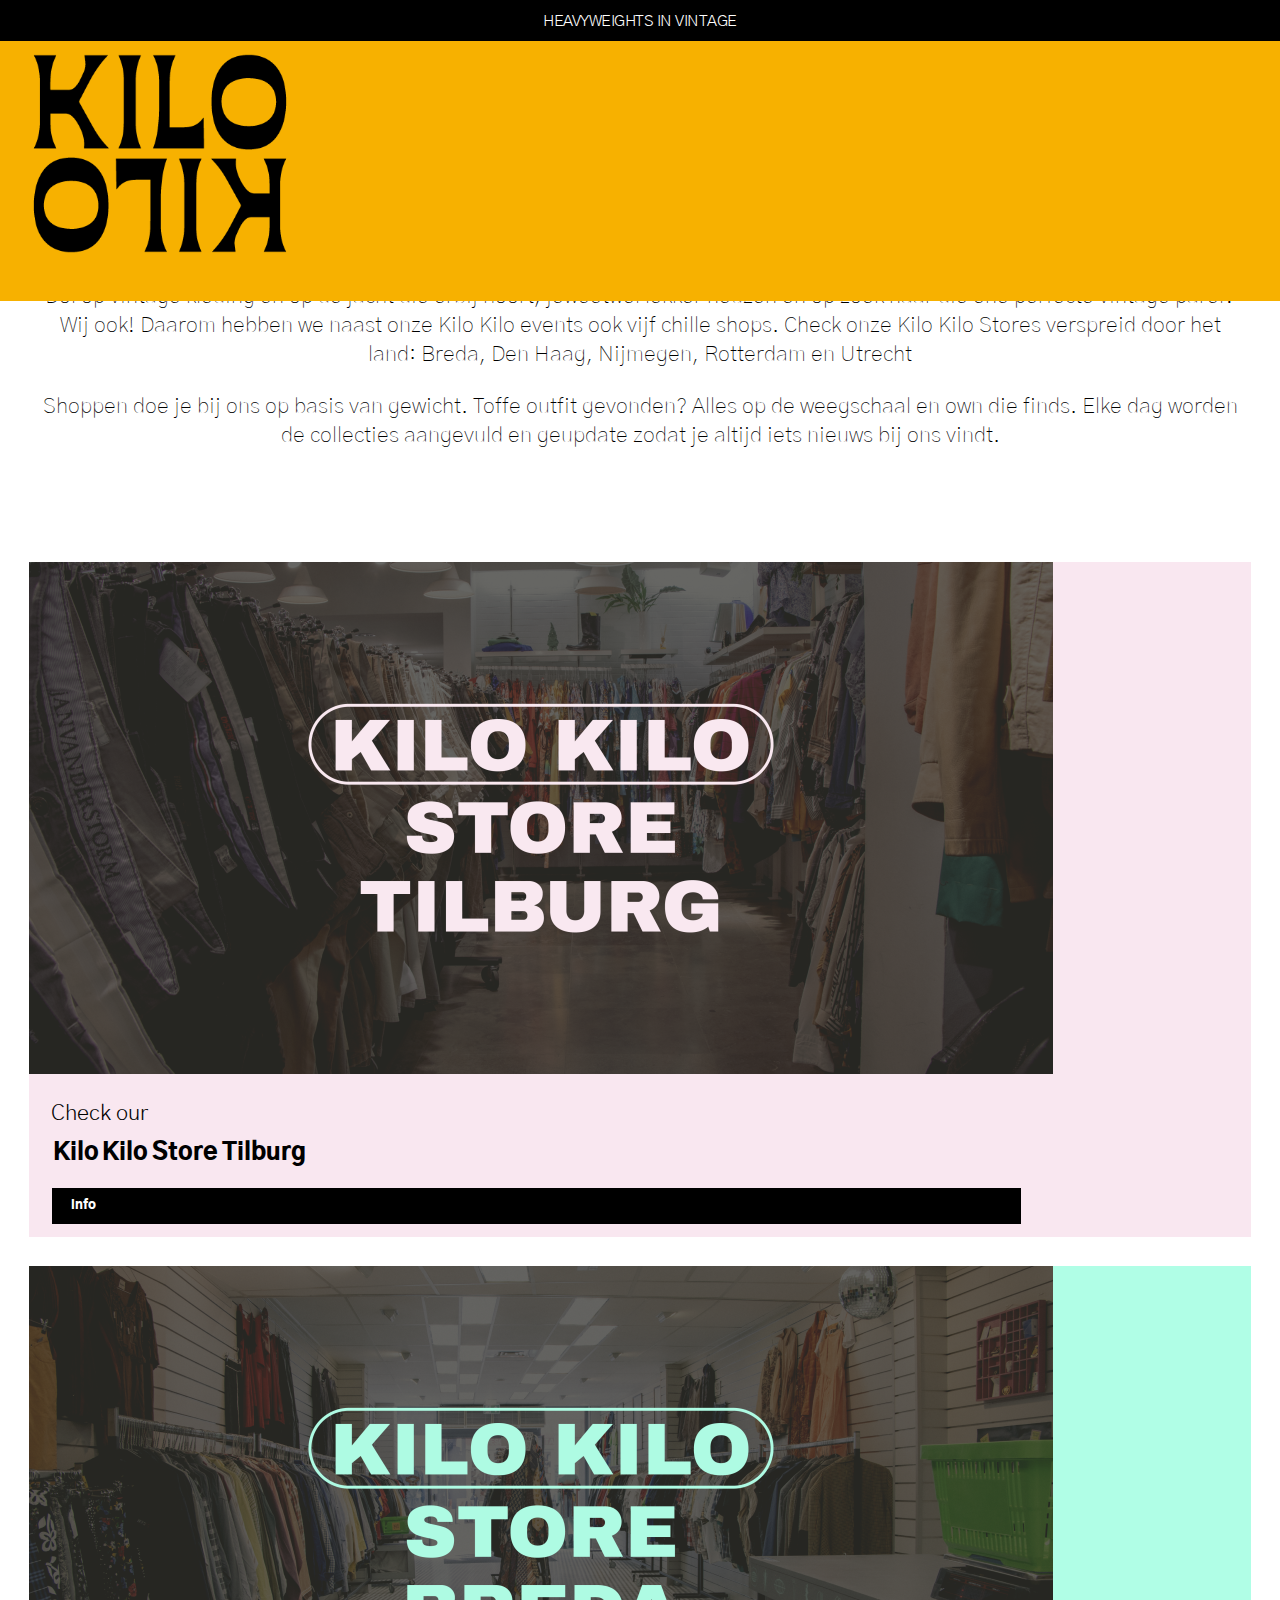
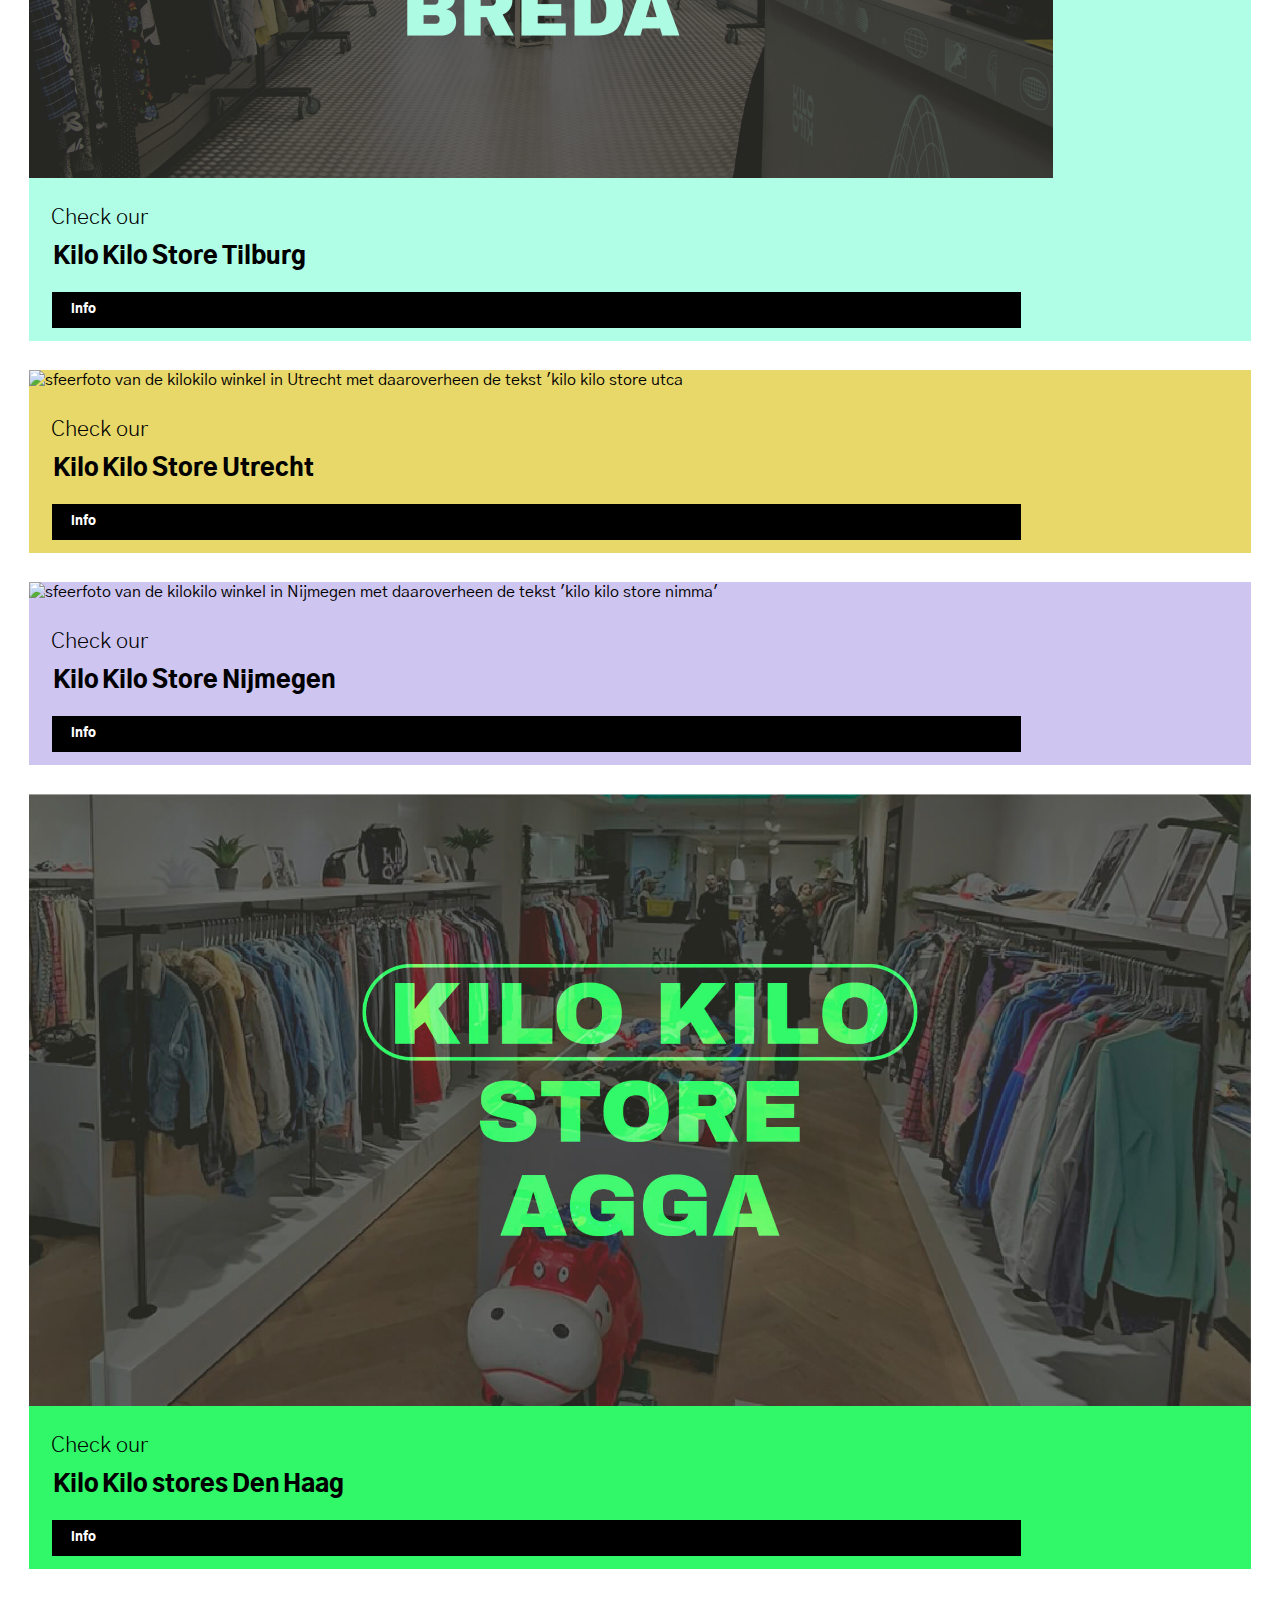
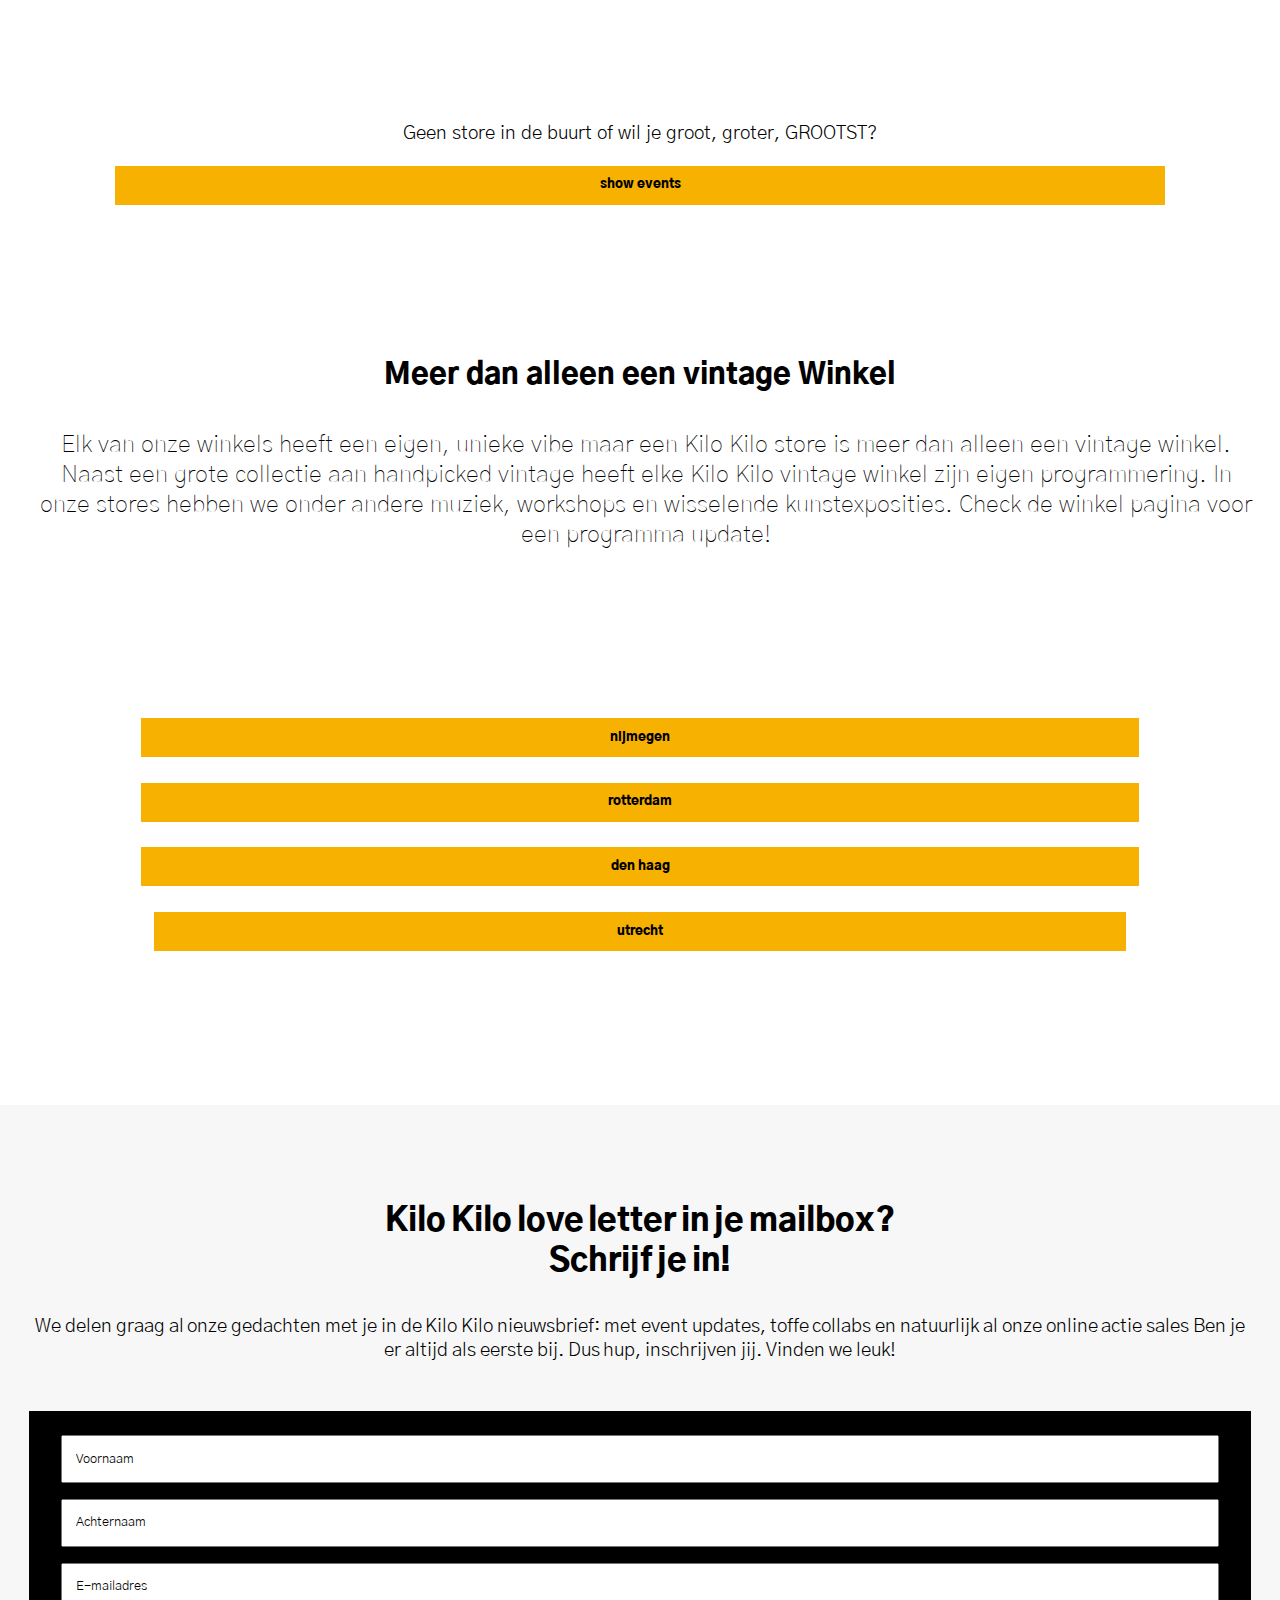
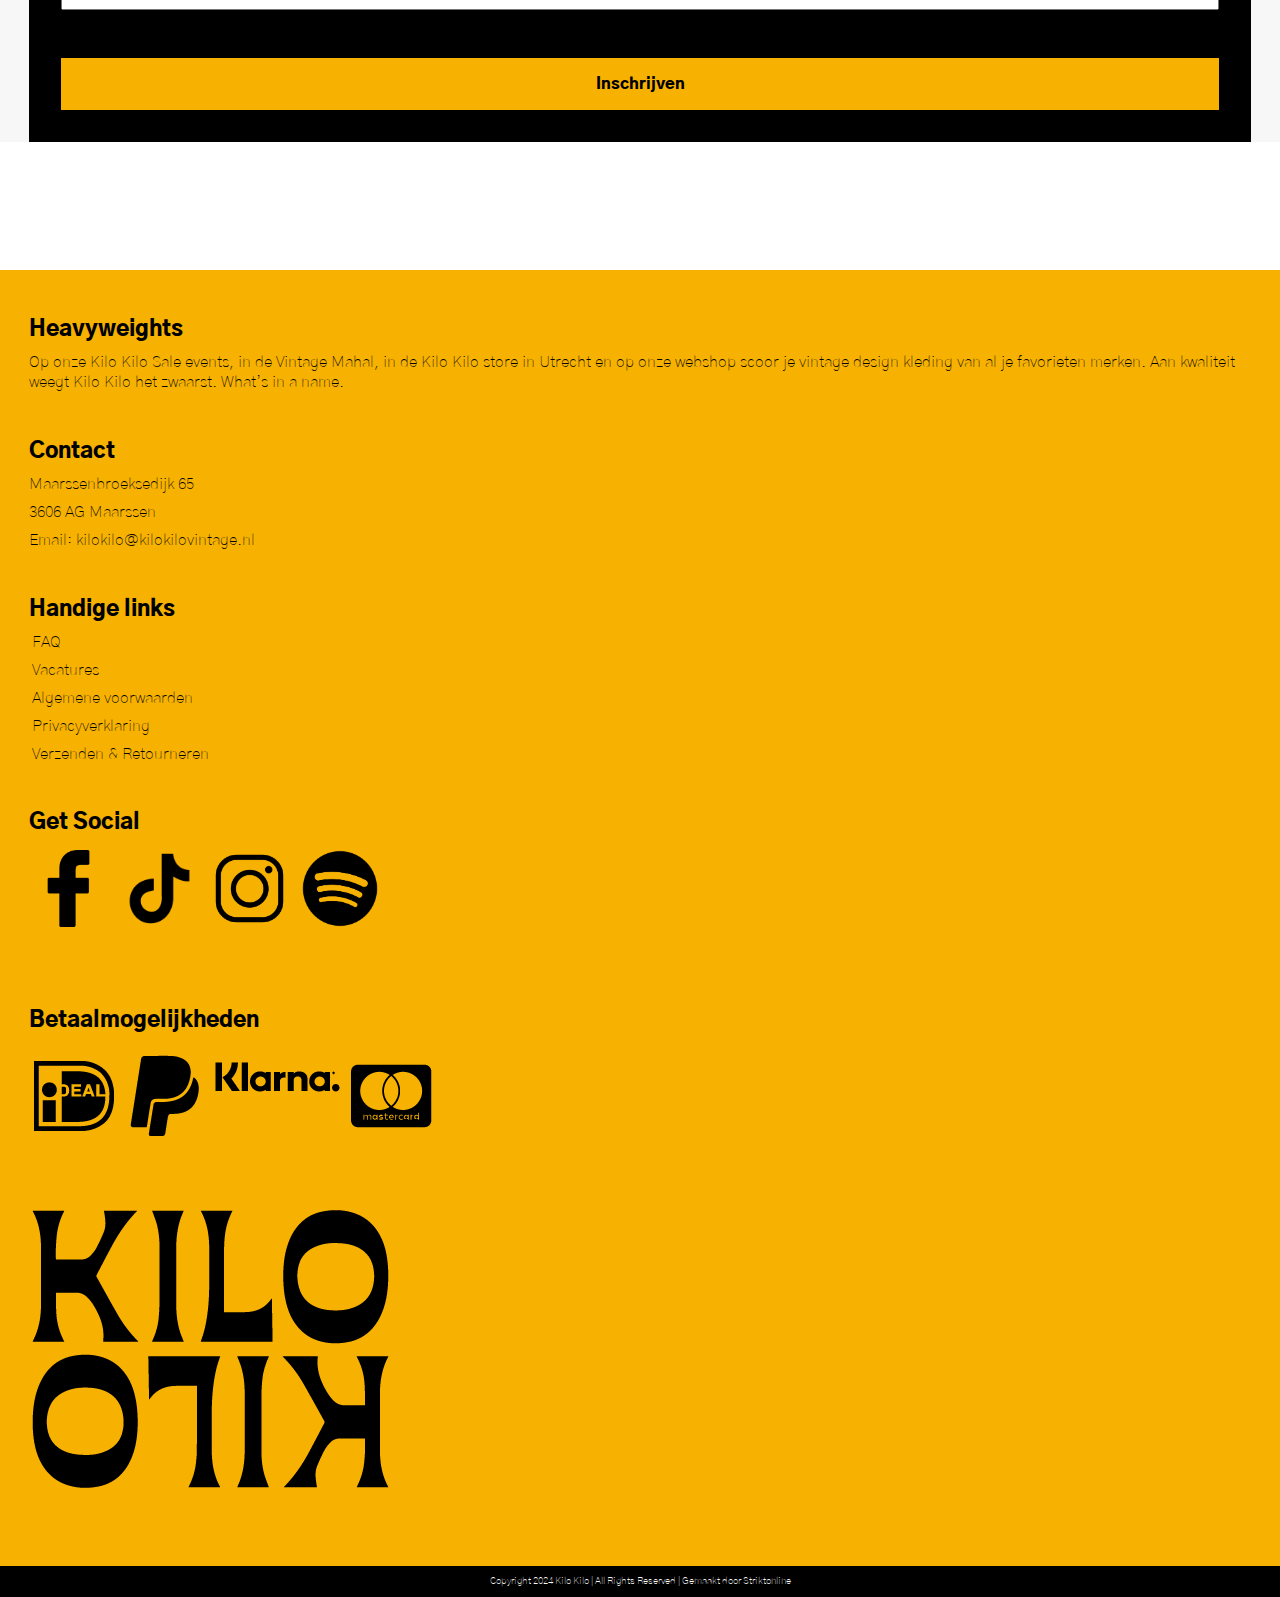
==== winkels.html @ 9e00f74f "voortgang 2" ====
<!DOCTYPE html>
<html lang="en">
<head>
    <meta charset="UTF-8">
    <meta name="viewport" content="width=device-width, initial-scale=1.0">
    <title>Winkels</title>
    <link rel="stylesheet" href="style.css">
	<link rel="icon" type="image/svg+xml" href="images/favicon.svg">
	<link rel="preconnect" href="https://fonts.googleapis.com">
	<link rel="preconnect" href="https://fonts.gstatic.com" crossorigin>
	<link href="https://fonts.googleapis.com/css2?family=Gothic+A1:wght@100;300;400;500;600;700;800;900&display=swap"
		rel="stylesheet">
</head>
<body>
    <header>
        <nav>
			<p>HEAVYWEIGHTS IN VINTAGE</p>
			<ul>
				<li class="logo"><a href="index.html"><img class="logo" src="images/kilo_logo.png"
							alt="logo van de Kilo Kilo winkel uitgeschreven onder elkaar"></a></li>
			</ul>
		</nav>
    </header>

    <main>
        <section>
            <article class="introWinkels">
        <h1>Vintage shoppingz</h1>
        <p>Dol op vintage kleding en op de
             jacht die erbij hoort, jeweetwel
              lekker neuzen en op zoek naar die ene
               perfecte vintage parel? Wij ook! Daarom 
               hebben we naast onze Kilo Kilo events
                ook vijf chille shops. Check onze Kilo 
                Kilo Stores verspreid door het land:
                 Breda, Den Haag, Nijmegen, Rotterdam 
                 en Utrecht</p>

                 <p>Shoppen doe je bij ons op basis van gewicht. 
                    Toffe outfit gevonden? Alles op de weegschaal 
                    en own die finds. Elke dag worden de collecties 
                    aangevuld en geupdate zodat je altijd iets nieuws
                     bij ons vindt.</p>
            </article>

                     <article class="tilburgWinkel">
                        <img src="images/tilburgWinkel.png" alt="sfeerfoto van de kilokilo winkel in Tilburg met daaroverheen de tekst 'kilo kilo store Tilburg">
                        <p>Check our</p>
                        <h3>Kilo Kilo Store Tilburg</h3>
                        <a href="leeg.html">info</a>
                    </article>

                    <article class="bredaWinkel">
                        <img src="images/bredeWinkel.png" alt="sfeerfoto van de kilokilo winkel in Breda met daaroverheen de tekst 'kilo kilo store Breda">
                        <p>Check our</p>
                        <h3>Kilo Kilo Store Tilburg</h3>
                        <a href="leeg.html">info</a>
                    </article>

                     <article class="utrechtWinkel">
                        <img src="images/utcaWinkel.png" alt="sfeerfoto van de kilokilo winkel in Utrecht met daaroverheen de tekst 'kilo kilo store utca">
                        <p>Check our</p>
                        <h3>Kilo Kilo Store Utrecht</h3>
                        <a href="leeg.html">info</a>
                    </article>

                    <article class="nijmegenWinkel">
                        <img src="images/nimmaWinkel.png" alt="sfeerfoto van de kilokilo winkel in Nijmegen met daaroverheen de tekst 'kilo kilo store nimma' ">
                        <p>Check our</p>
                        <h3>Kilo Kilo Store Nijmegen</h3>
                        <a href="leeg.html">info</a>
                    </article>

                    <article class="denhaagWinkel">
                        <img src="images/aggaWinkel.jpg" alt="sfeerfoto van de kilokilo winkel in Den Haag met daaroverheen de tekst 'kilo kilo store agga'">
                        <p>Check our</p>
                        <h3>Kilo Kilo stores Den Haag</h3>
                        <a href="leeg.html">info</a>
                    </article>

                    <article class="eventButton">
                    <p>Geen store in de buurt of wil je groot, groter, GROOTST?</p>
                    <a href="leeg.html">show events</a>
                </article>
        </section> 

        <section>
            <article class="meerdanVintage">
                <h2>Meer dan alleen een vintage Winkel</h2>
                <p>Elk van onze winkels heeft een eigen, unieke vibe maar
                    een Kilo Kilo store is meer dan alleen een vintage winkel.
                     Naast een grote collectie aan handpicked vintage heeft elke Kilo 
                     Kilo vintage winkel zijn eigen programmering. In onze stores hebben
                      we onder andere muziek, workshops en wisselende kunstexposities.
                       Check de winkel pagina voor een programma update!</p>

                       <a href="leeg.html">nijmegen</a>
                       <a href="leeg.html">rotterdam</a>
                       <a href="leeg.html">den haag</a>
                       <a href="leeg.html">utrecht</a>
            </article>
        </section>
        
        <section>
			<article class="formulier">
				<h2>Kilo Kilo love letter in je mailbox? <br> 
					Schrijf je in!</h2>
					<p>We delen graag al onze gedachten met je 
						in de Kilo Kilo nieuwsbrief: met event updates, 
						toffe collabs en natuurlijk al onze online actie sales 
						Ben je er altijd als eerste bij. Dus hup, inschrijven jij.
						 Vinden we leuk!</p>
						 <form>
							<label for="fname"> Voornaam:</label>
								<input type="text" placeholder="Voornaam">
							
								<label for="lname"> Achternaam</label>
								<input type="text" placeholder="Achternaam">
							
							<label for="email">E-mailadres</label>
								<input type="email" placeholder="E-mailadres">
						
							<button type="submit" class="inschrijven">Inschrijven</button>
						</form>
			</article>
		</section>
       
    </main>

    <footer>
        <h4>Heavyweights</h4>
		<p>Op onze Kilo Kilo Sale events, in de Vintage Mahal,
			 in de Kilo Kilo store in Utrecht en op onze webshop
			  scoor je vintage design kleding van al je favorieten
			   merken. Aan kwaliteit weegt Kilo Kilo het zwaarst. 
			   What’s in a name.</p>

			   <h4>Contact</h4>
			   <p>Maarssenbroeksedijk 65</p>
			   <p>3606 AG Maarssen</p>
			   <p>Email: kilokilo@kilokilovintage.nl</p>

			   <h4>Handige links</h4>
			   <ul>
			   <a href="leeg.html">FAQ</a>
			   <a href="leeg.html">Vacatures</a>
			   <a href="leeg.html">Algemene voorwaarden</a>
			   <a href="leeg.html">Privacyverklaring</a>
			   <a href="leeg.html">Verzenden & Retourneren</a>
			</ul>

				<div class="socialLogo">
			   <h4>Get Social</h4>
			   <img src="images/facebookLogo.png" alt="facebook logo">
			   <img src="images/tiktokLogo.png" alt="tiktok logo">
			   <img src="images/instagramLogo.png" alt="instagram logo">
			   <img src="images/spotifyLogo.png" alt="spotify logo">
			   </div>	

			   <div class="betaalLogo">
			   <h4>Betaalmogelijkheden</h4>
			   <img src="images/idealLogo.png" alt="logo van ideal">
			   <img src="images/paypalLogo.png" alt="logo van paypal">
			   <img src="images/klarnaLogo.png" alt="logo van klarna">
			   <img src="images/mastercardLogo.png" alt="logo van mastercard">
			   </div>

			   <img src="images/kilo_logo.png" alt="logo van de kilokilo winkel">

			   <p>Copyright 2024 Kilo Kilo | All Rights Reserved | Gemaakt door Striktonline</p>
    </footer>
    <script defer src="scripts/script.js"></script>
</body>
</html>
---- style.css ----
* {
    margin: 0;
   font-family: "Gothic A1", sans-serif;
}


header p {
    display: grid;
    grid-template-columns: 2fr;
    grid-template-rows: 0.5fr 0.5fr ;
    padding-top: 0.7em;


    
    font-weight: 300;
    letter-spacing: -0.03em;
    text-align: center;

    font-size: 1em;
    background-color: black;
    color: white;
}

header nav {
    display: flex;
    flex-direction: column;
    position: fixed;
    top: 0;
    height: 10lvh;

}

header ul {
    list-style-type: none;
    margin-left: -2.5em;

    display: grid;
    grid-template-columns: 1fr 3fr 1fr 1fr;
    grid-template-rows: 0.2fr 0.2fr ;
   
    background-color: #F7B100;
}
header li :nth-child(1) {
    width: 120%;
    padding-top: 0.8em;
    padding-left: 1em;
   
}


.headerBanner{
    background-image: url(https://www.kilokilovintage.nl/wp-content/uploads/2020/11/Header-team-tiny-scaled.jpg);
    background-size: cover;
    height: 30vh;
    display: flex;
    justify-content: center;
    align-items: center;

    margin-top: 8em;
    
}

.headerBanner h1 {
    font-weight: 900;
    line-height: 1.4;
    text-align: center;
    font-size: 2em;
    margin: 1.3em;

    color: white;

}  


/* https://www.a11yproject.com/posts/how-to-hide-content/ */
.kop1Home h2 {
    clip: rect(0 0 0 0);
    clip-path: inset(50%);
    height: 1px;
    overflow: hidden;
    position: absolute;
    white-space: nowrap;
    width: 1px;
}

.kop1Home {
    background-color: #F7F7F7;
    padding: 2em;

    padding-bottom: 6em;
    padding-top: 5em;
    
}
 .kop1Home p {
    font-weight: 200;
    text-align: center;
    line-height: 1.5;
    
    margin-bottom: 1em;

    
    font-size: 1.3em;
    background-color: #F7F7F7;
}

.kop1Home a {
    font-weight: 900;
    font-size: 1.3em;

    display: flex;
    justify-content: center;
    text-decoration: none;
    color: black;
}

.kop2Home h2 {
    font-weight: 900; 
    font-size: 2em;

    margin-top: 1em;
    margin-left: 1.3em;

}

.kop2Home img {
    max-width: 20%;
    margin-left: 2em;
    margin-top: 3em;
}

.kop3Home h2 {
    margin-top: 3em;
    margin-left: 1.3em;
    font-weight: 900;
    font-size: 2em;
}

.kop3Home a {
    display: flex;
    justify-content: center;
    margin-top: 3em;
    margin-left: 7em;
    margin-right: 7em;
    margin-bottom: 3em;
    padding: 0.5em;
    padding-top: 0.8em;
    padding-bottom: 0.8em;

    background-color: #F7B100;
    text-decoration: none;
    font-weight: 900;
    color: black;
    

    
}

.kop4Events {
    background-color: #F7F7F7;
    padding-bottom: 3em;

}

.kop4Events h2 {
    font-weight: 900;
    font-size: 2em;
    padding-top: 1.5em;
    
    display: flex;
    justify-content: center;
}

.kop4Events p {
    display: flex;
    justify-content: center;

    font-weight: 100;
    text-align: center;
    font-size: 1.5em;
    margin: 1.3em;
}

.kop4Events a {
    display: flex;
    justify-content: center;
    margin-top: 4em;
    margin-left: 7em;
    margin-right: 7em;
    margin-bottom: 1em;
    padding: 0.5em;
    padding-top: 0.8em;
    padding-bottom: 0.8em;

    background-color: #F7B100;
    text-decoration: none;
    font-weight: 900;
    color: black;
}

.kopWinkels h2 {
    font-weight: 900;
    font-size: 2em;
    padding-top: 1.5em;
    
    display: flex;
    justify-content: center;
}

.kopWinkels p:nth-of-type(1) {
    display: flex;
    justify-content: center;

    font-weight: 100;
    text-align: center;
    font-size: 1.5em;
    margin: 1.3em;
}

.kopWinkels p:nth-of-type(2) {
    display: flex;
    justify-content: center;

    font-weight: 100;
    text-align: center;
    font-size: 1.5em;
    margin: 1.3em;
}

.nijmegenWinkel {
    background-color: #CEC5F1;
    margin: 1.8em;
    display: grid;
    gap: 2em;
  
    
}

.nijmegenWinkel img {
    max-width: 100%;
}


.nijmegenWinkel p {
    font-weight: 300;
    font-size: 1.4em;
    margin-left: 1em;
    margin-bottom: -1em;
    margin-top: -0.3em;

}

.nijmegenWinkel h3 {
    font-weight: 900;
    font-size: 1.5em;
    word-spacing: -0.1em;
    margin-left: 1em;
    margin-bottom: -0.5em;
}

.nijmegenWinkel a {
    margin-left: 1.8em;
    margin-right: 18em;
    margin-bottom: 1em;
    
    padding: 1.5em;
    padding-top: 0.8em;
    padding-bottom: 0.8em;

    background-color: black;
    text-decoration: none;
    font-weight: 900;
    font-size: 0.8em;
    color: white;
}

.denhaagWinkel {
    background-color: #31F869;
    margin: 1.8em;
    display: grid;
    gap: 2em; 
}

.denhaagWinkel img {
    max-width: 100%;
}

.denhaagWinkel p {
    font-weight: 300;
    font-size: 1.4em;
    margin-left: 1em;
    margin-bottom: -1em;
    margin-top: -0.3em;
}

.denhaagWinkel h3 {
    font-weight: 900;
    font-size: 1.5em;
    word-spacing: -0.1em;
    margin-left: 1em;
    margin-bottom: -0.5em;
}

.denhaagWinkel a {
    margin-left: 1.8em;
    margin-right: 18em;
    margin-bottom: 1em;
    
    padding: 1.5em;
    padding-top: 0.8em;
    padding-bottom: 0.8em;

    background-color: black;
    text-decoration: none;
    font-weight: 900;
    font-size: 0.8em;
    color: white;
}

.utrechtWinkel {
    background-color: #E8D86A;
    margin: 1.8em;
    display: grid;
    gap: 2em; 
}

.utrechtWinkel img {
    max-width: 100%;
}

.utrechtWinkel p {
    font-weight: 300;
    font-size: 1.4em;
    margin-left: 1em;
    margin-bottom: -1em;
    margin-top: -0.3em;
}

.utrechtWinkel h3 {
    font-weight: 900;
    font-size: 1.5em;
    word-spacing: -0.1em;
    margin-left: 1em;
    margin-bottom: -0.5em; 
}

.utrechtWinkel a {
    margin-left: 1.8em;
    margin-right: 18em;
    margin-bottom: 1em;
    
    padding: 1.5em;
    padding-top: 0.8em;
    padding-bottom: 0.8em;

    background-color: black;
    text-decoration: none;
    font-weight: 900;
    font-size: 0.8em;
    color: white;
}

.tilburgWinkel{
    background-color: #F9E7F0;
    margin: 1.8em;
    display: grid;
    gap: 2em;   
}

.tilburgWinkel img {
    max-width: 100%;
}

.tilburgWinkel p {
    font-weight: 300;
    font-size: 1.4em;
    margin-left: 1em;
    margin-bottom: -1em;
    margin-top: -0.3em;
}

.tilburgWinkel h3 {
    font-weight: 900;
    font-size: 1.5em;
    word-spacing: -0.1em;
    margin-left: 1em;
    margin-bottom: -0.5em; 
}

.tilburgWinkel a {
    margin-left: 1.8em;
    margin-right: 18em;
    margin-bottom: 1em;
    
    padding: 1.5em;
    padding-top: 0.8em;
    padding-bottom: 0.8em;

    background-color: black;
    text-decoration: none;
    font-weight: 900;
    font-size: 0.8em;
    color: white;
}

.bredaWinkel {
    background-color: #B0FEE6;
    margin: 1.8em;
    display: grid;
    gap: 2em;  
}

.bredaWinkel img {
    max-width: 100%;
}

.bredaWinkel p {
    font-weight: 300;
    font-size: 1.4em;
    margin-left: 1em;
    margin-bottom: -1em;
    margin-top: -0.3em;
}

.bredaWinkel h3 {
    font-weight: 900;
    font-size: 1.5em;
    word-spacing: -0.1em;
    margin-left: 1em;
    margin-bottom: -0.5em; 
}

.bredaWinkel a {
    margin-left: 1.8em;
    margin-right: 18em;
    margin-bottom: 1em;
    
    padding: 1.5em;
    padding-top: 0.8em;
    padding-bottom: 0.8em;

    background-color: black;
    text-decoration: none;
    font-weight: 900;
    font-size: 0.8em;
    color: white;
}



.alleWinkels {
    color: black;
    background-color: #F7B100;
    text-decoration: none;
    padding: 0.9em;
    font-weight: 900;
    font-size: 0.8em ;

    display: flex;
    justify-content: center;
    margin-left: 9em;
    margin-right: 9em;
    margin-top: 4em;
    margin-bottom: 9em;

}

.formulier{
    background-color: #F7F7F7;
}

.formulier h2 {
    font-weight: 900;
    font-size: 2em;
    word-spacing: -0.1em;
    margin-left: 1.3em;
    margin-right: 1.3em;
    padding-top: 3em;
    text-align: center;
   
}

.formulier p {
    font-weight: 300;
    font-size: 1.2em;
    text-align: center;
    margin: 1.8em;
    word-spacing: -0.06em;
}

form {
    display: grid;
    background-color: black;
    padding-top: 1.5em;
    padding-bottom: 2em;
    padding-left: 2em;
    padding-right: 2em;
    margin-left: 1.8em;
    margin-right: 1.8em;
    margin-bottom: 8em;
    margin-top: 3em;
    gap: 1em;
}

input {
    padding-left: 1em;
    padding-right: 6em;
    padding-top: 1em;
    padding-bottom: 1em;
    
    font-weight: 300;
}

input::placeholder {
    color: black;
}



form button {
    color: black;
    background-color: #F7B100;
    text-decoration: none;
    font-weight: 900;
    font-size: 1em ;

    display: flex;
    justify-content: center;
    margin-top: 2em;
    padding-top: 1em;
    padding-bottom: 1em;
    border-style: none;
}



/* https://www.a11yproject.com/posts/how-to-hide-content/ */
label {
    clip: rect(0 0 0 0);
    clip-path: inset(50%);
    height: 1px;
    overflow: hidden;
    position: absolute;
    white-space: nowrap;
    width: 1px;
}

footer {
    background-color: #F7B100;
}

footer h4 {
font-weight: 900;
font-size: 1.4em;
margin-left: 1.3em;
padding-top: 2em;
}

footer p {
    font-weight: 100;
    margin-left: 1.8em;
    margin-top: 0.5em;
    margin-right: 1.3em;
}

.socialLogo img {
    max-width: 6%;
    padding: 0.3em;
    margin-top: 0;
    margin-left: 0;
    margin-bottom: 1.5em;
}

.socialLogo img:nth-of-type(1){
    margin-left: 1.6em;
    margin-top: 0.5em;
}

footer a {
  text-decoration: none;
  color: black;

  display: grid;
  font-weight: 100;
  margin-left: -0.5em;
  margin-top: 0.5em;
}

.betaalLogo img {
    max-width: 12%;
    padding: 0.2em;
    margin-top: 0;
    margin-left: 0;
    margin-bottom: 0;
}

.betaalLogo img:nth-of-type(1){
    margin-left: 1.9em;
    margin-top: 0.5em;
}

.betaalLogo img:nth-of-type(3){
    padding-bottom: 1.3em;
}


footer img {
    max-width: 40%;
    margin-left: 1.9em;
    margin-top: 4em;
    margin-bottom: 4.5em;
}

footer p:nth-of-type(5){
    background-color: black;
    color: white;
    font-size: 0.6em;
    margin: 0;

    display: flex;
    justify-content: center;
    padding-top: 1em;
    padding-bottom: 1em;
}

.introWinkels h1 {
    color: black;
    margin-top: 7em;
    font-weight: 900;
    font-size: 1.8em;
    display: flex;
    justify-content: center;
}

.introWinkels p {
    font-weight: 100;
    font-size: 1.4em;
    text-align: center;
    margin-left: 1.5em;
    margin-right: 1.5em;
}

.introWinkels p:nth-of-type(1){
    margin-top: 2em;
    margin-bottom: 1em;
}

.introWinkels p:nth-of-type(2){
    margin-bottom: 5em;
}

.eventButton p {
    font-weight: 300;
    font-size: 1.2em;
    display: flex;
    justify-content: center;
    text-align: center;
    margin-left: 2em;
    margin-right: 2em;
    margin-top: 8em;
    margin-bottom: 1em;
}

.eventButton a {
    color: black;
    background-color: #F7B100;
    text-decoration: none;
    padding: 0.9em;
    font-weight: 900;
    font-size: 0.8em ;

    display: flex;
    justify-content: center;
    margin-left: 9em;
    margin-right: 9em;
    margin-bottom: 12em; 
}

.meerdanVintage h2 {
    font-weight: 900;
    font-size: 1.8em;
    display: flex;
    justify-content: center;
    margin-left: 1.5em;
    margin-right: 1.5em;
    text-align: center;
}

.meerdanVintage p {
    text-align: center;
    font-weight: 100;
    font-size: 1.5em;
    margin-left: 1.5em;
    margin-right: 1em;
    margin-top: 1.5em;
    margin-bottom: 7em;
}

.meerdanVintage a {
    color: black;
    background-color: #F7B100;
    text-decoration: none;
    padding: 0.9em;
    font-weight: 900;
    font-size: 0.8em ;

    display: flex;
    justify-content: center;
    margin-left: 11em;
    margin-right: 11em;
    margin-bottom: 2em;
}

.meerdanVintage a:nth-of-type(4){
    color: black;
    background-color: #F7B100;
    text-decoration: none;
    padding: 0.9em;
    font-weight: 900;
    font-size: 0.8em ;

    display: flex;
    justify-content: center;
    margin-left: 12em;
    margin-right: 12em;
    margin-bottom: 12em;
}
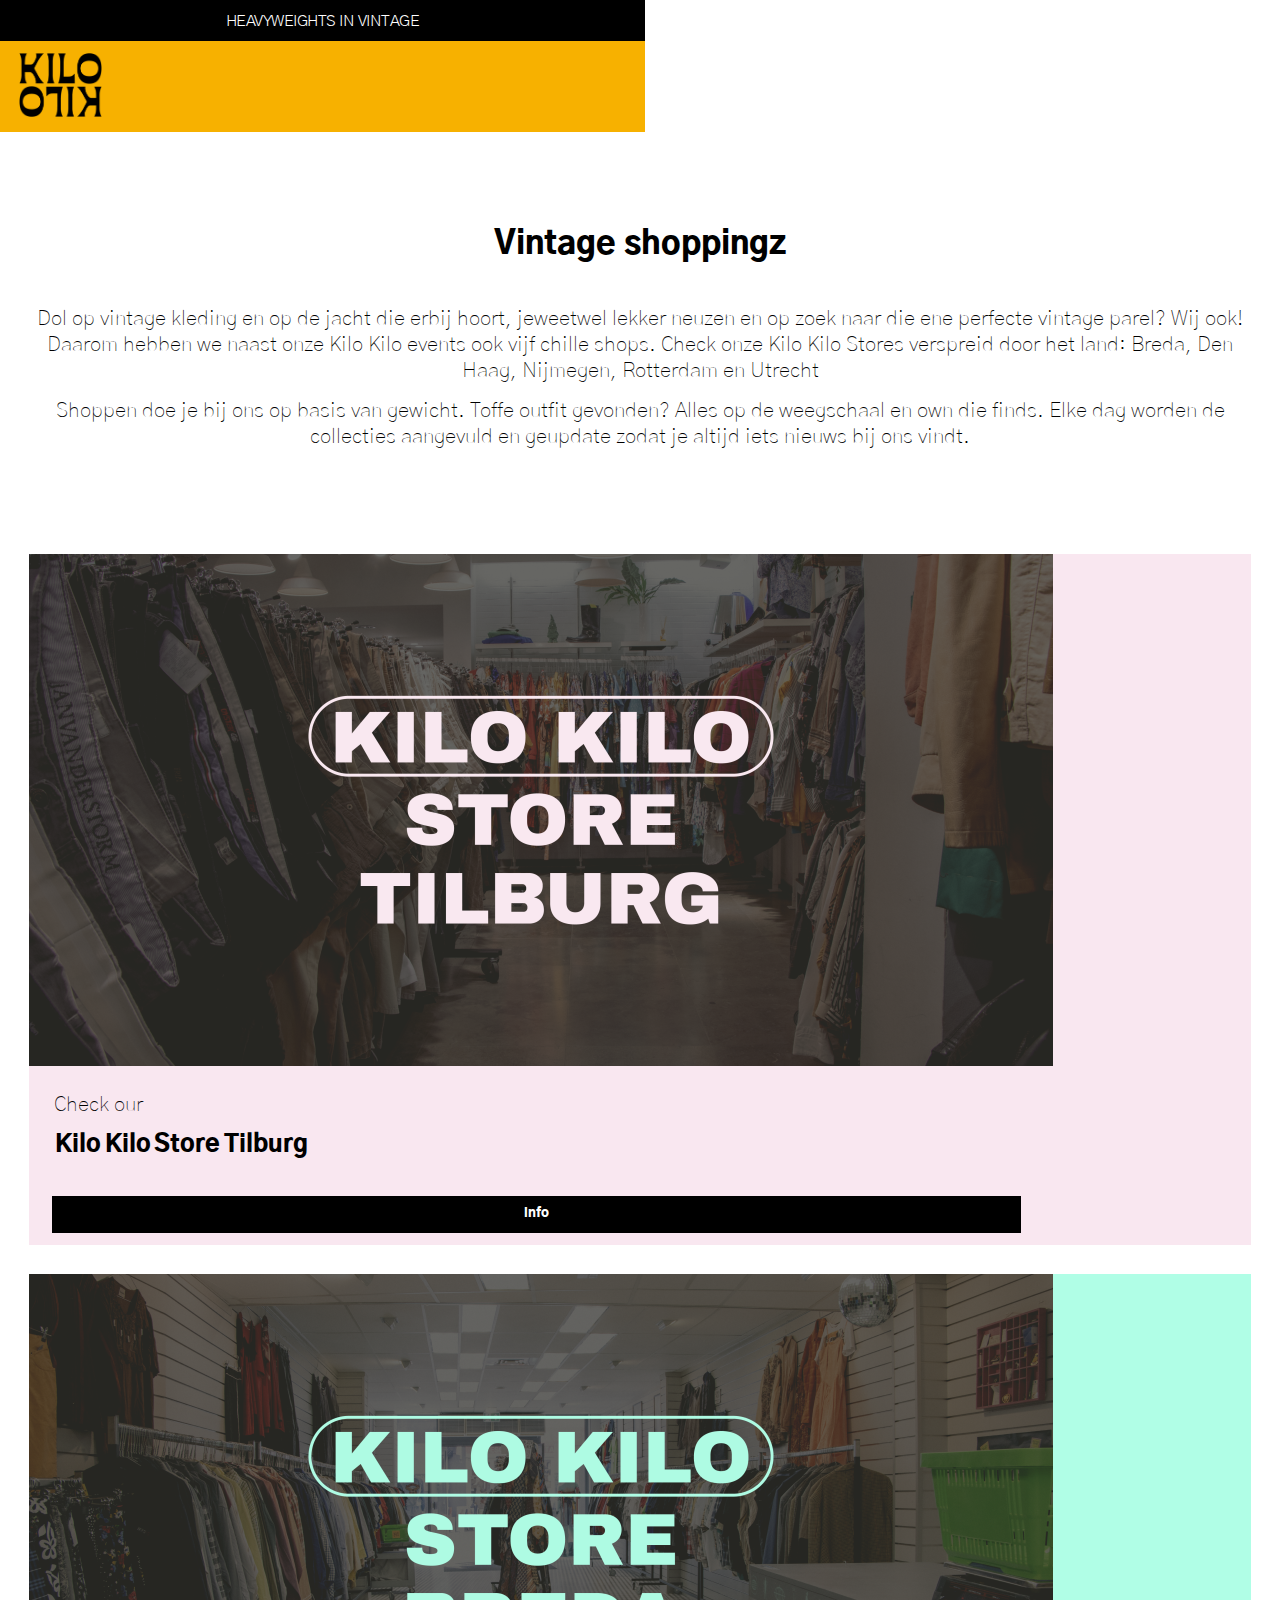
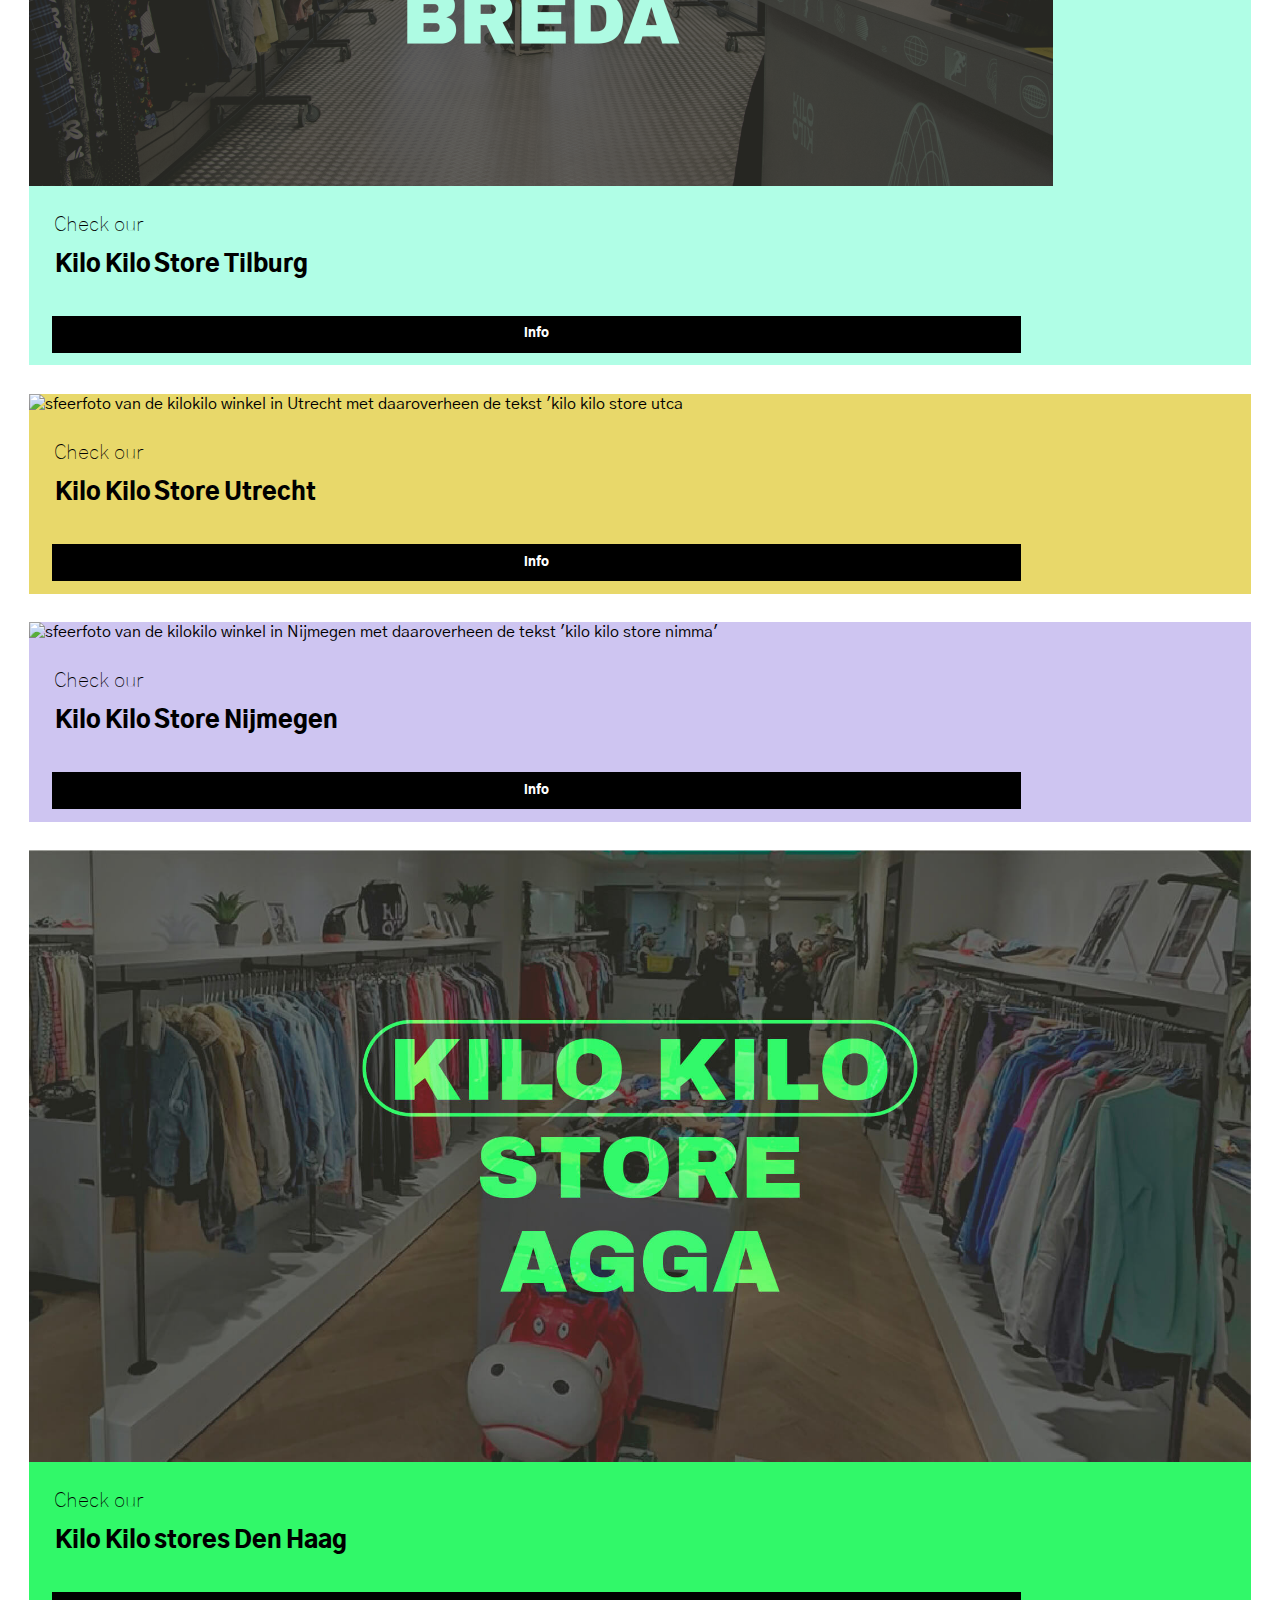
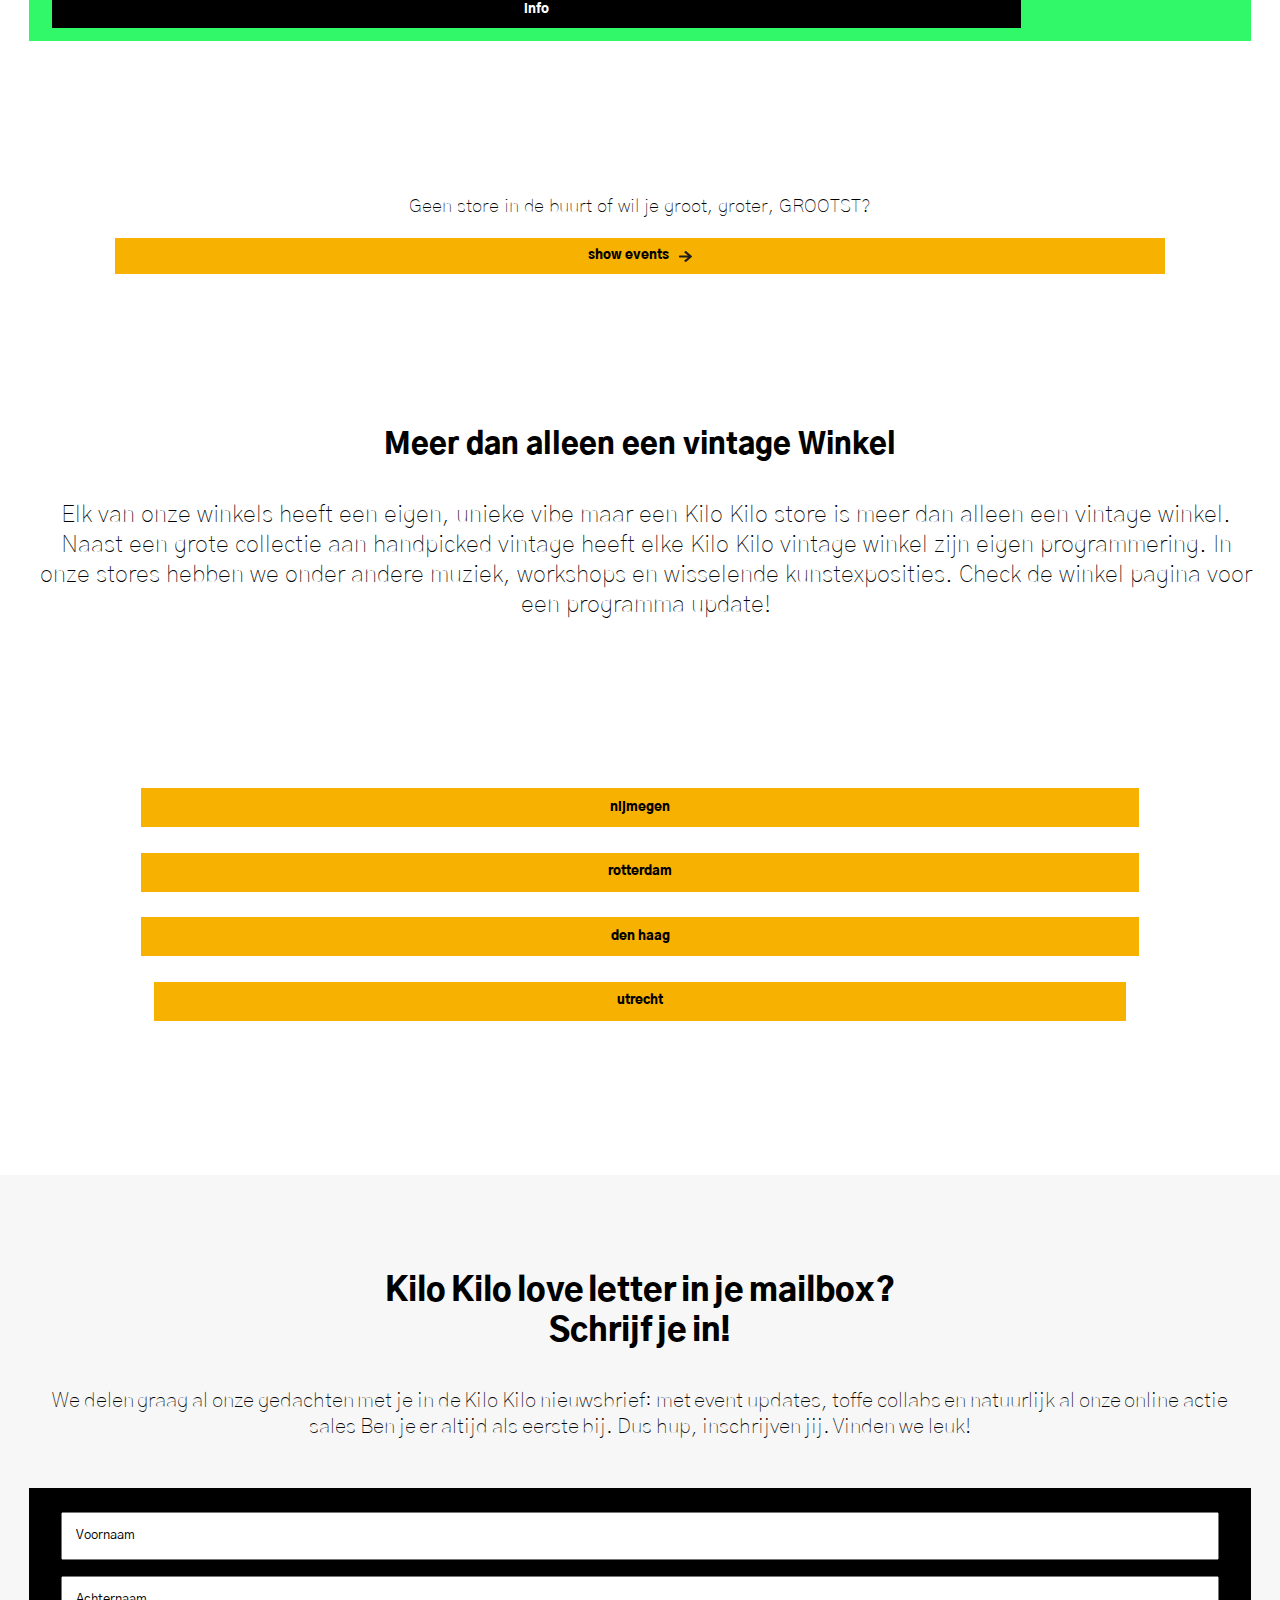
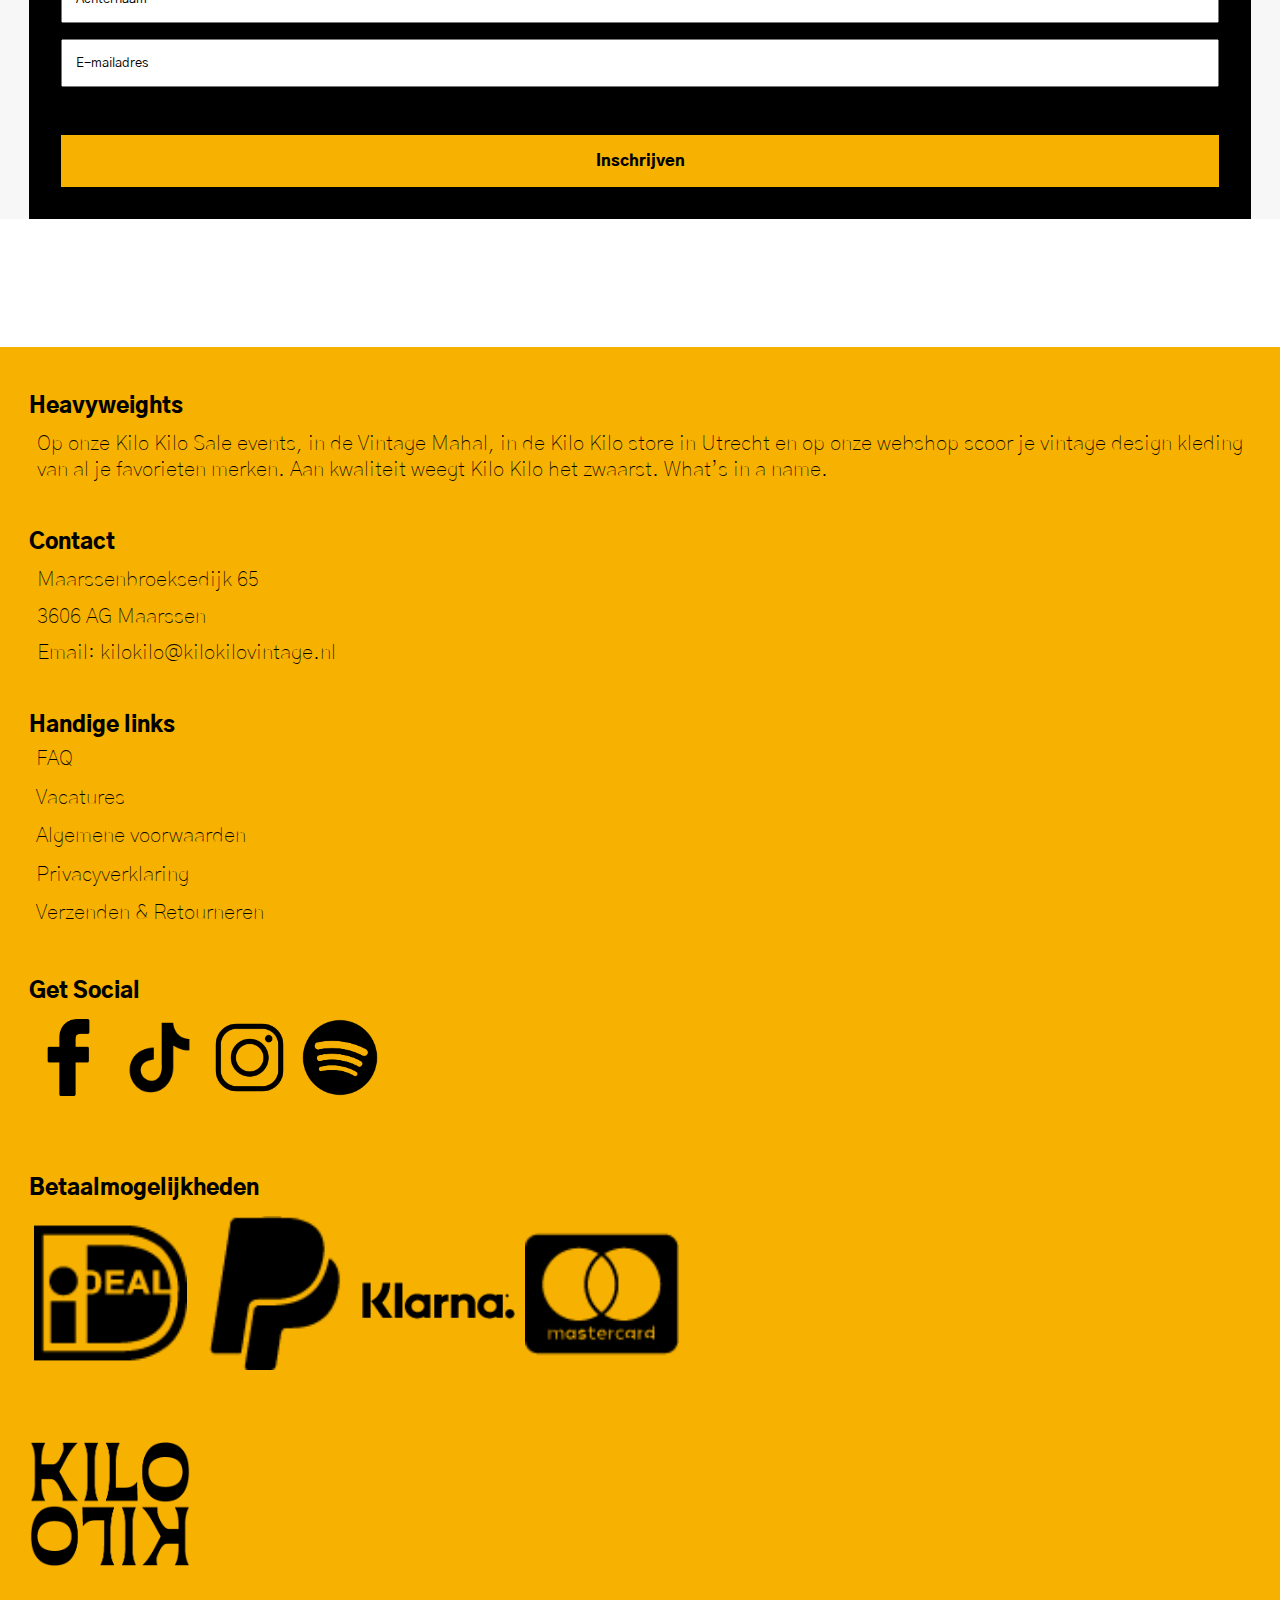
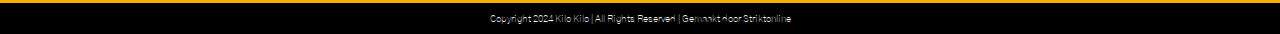
==== commit 2073d50f: "tussentijds" ====
--- a/winkels.html
+++ b/winkels.html
@@ -23,7 +23,7 @@
     </header>
 
     <main>
-        <section>
+        <section class="winkels">
             <article class="introWinkels">
         <h1>Vintage shoppingz</h1>
         <p>Dol op vintage kleding en op de
@@ -80,7 +80,7 @@
 
                     <article class="eventButton">
                     <p>Geen store in de buurt of wil je groot, groter, GROOTST?</p>
-                    <a href="leeg.html">show events</a>
+                    <a href="leeg.html">show events<img src="images/pijltjeButton.svg" alt="illustratie van een pijltje"></a>
                 </article>
         </section> 
 
--- a/style.css
+++ b/style.css
@@ -1,20 +1,75 @@
 * {
     margin: 0;
-   font-family: "Gothic A1", sans-serif;
+    font-family: "Gothic A1", sans-serif;
+}
+
+p {
+    font-weight: 100;
+    font-size: 1.3em;
+    margin-left: 1.3em;
+    margin-right: 1.3em;
+    text-align: center;
+
+}
+
+img {
+    max-width: 100%;
+}
+
+h1,
+h2,
+h3 {
+    font-weight: 900;
+    font-size: 2em;
+    text-align: center;
+}
+
+
+a {
+    color: black;
+    background-color: #F7B100;
+    text-decoration: none;
+    padding: 0.9em;
+    font-weight: 900;
+    font-size: 0.8em;
+
+
+    display: flex;
+    justify-content: center;
+
+}
+
+a img {
+    max-width: 1em;
+    padding-left: 0.8em;
+
+
+}
+
+section a img {
+    width: 10%;
+}
+
+section a {
+    display: flex;
+    align-items: center;
+    margin: 1rem 0;
 }
 
 
 header p {
     display: grid;
     grid-template-columns: 2fr;
-    grid-template-rows: 0.5fr 0.5fr ;
+    grid-template-rows: 0.5fr 0.5fr;
     padding-top: 0.7em;
 
 
-    
+
     font-weight: 300;
     letter-spacing: -0.03em;
     text-align: center;
+    margin-left: 0;
+    margin-right: 0;
 
     font-size: 1em;
     background-color: black;
@@ -36,40 +91,52 @@
 
     display: grid;
     grid-template-columns: 1fr 3fr 1fr 1fr;
-    grid-template-rows: 0.2fr 0.2fr ;
-   
+    grid-template-rows: 0.2fr 0.2fr;
+
     background-color: #F7B100;
 }
+
 header li :nth-child(1) {
-    width: 120%;
-    padding-top: 0.8em;
+    max-width: 6.5em;
     padding-left: 1em;
-   
-}
-
-
-.headerBanner{
+    padding-bottom: 0;
+
+}
+
+
+.headerBanner {
     background-image: url(https://www.kilokilovintage.nl/wp-content/uploads/2020/11/Header-team-tiny-scaled.jpg);
     background-size: cover;
-    height: 30vh;
+    height: 28vh;
+
     display: flex;
     justify-content: center;
     align-items: center;
 
     margin-top: 8em;
-    
+
 }
 
 .headerBanner h1 {
-    font-weight: 900;
     line-height: 1.4;
-    text-align: center;
-    font-size: 2em;
     margin: 1.3em;
-
     color: white;
 
-}  
+}
+
+.carousel {
+    display: flex;
+    align-items: center;
+    overflow: auto;
+
+}
+
+.carousel img {
+    width: 9em;
+    padding: 1.5em;
+    padding-bottom: 1em;
+    padding-top: 1em;
+}
 
 
 /* https://www.a11yproject.com/posts/how-to-hide-content/ */
@@ -85,75 +152,91 @@
 
 .kop1Home {
     background-color: #F7F7F7;
-    padding: 2em;
+    padding-left: 1.3em;
+    padding-right: 1.3em;
 
     padding-bottom: 6em;
     padding-top: 5em;
-    
-}
- .kop1Home p {
-    font-weight: 200;
-    text-align: center;
+
+}
+
+.kop1Home p {
     line-height: 1.5;
-    
     margin-bottom: 1em;
-
-    
     font-size: 1.3em;
     background-color: #F7F7F7;
 }
 
 .kop1Home a {
-    font-weight: 900;
     font-size: 1.3em;
-
     display: flex;
     justify-content: center;
     text-decoration: none;
     color: black;
+    background-color: #F7F7F7;
 }
 
 .kop2Home h2 {
-    font-weight: 900; 
-    font-size: 2em;
-
     margin-top: 1em;
     margin-left: 1.3em;
-
-}
-
-.kop2Home img {
+    text-align: left;
+
+}
+
+/* .kop2Home img {
+    display: grid;
+
     max-width: 20%;
     margin-left: 2em;
     margin-top: 3em;
-}
+    padding: 0;
+} */
 
 .kop3Home h2 {
     margin-top: 3em;
     margin-left: 1.3em;
-    font-weight: 900;
-    font-size: 2em;
+    font-size: 1.8em;
+    text-align: left;
+    margin-bottom: 2em;
+}
+
+.kop3Home {
+    margin-bottom: 2em;
 }
 
 .kop3Home a {
-    display: flex;
-    justify-content: center;
-    margin-top: 3em;
-    margin-left: 7em;
-    margin-right: 7em;
-    margin-bottom: 3em;
-    padding: 0.5em;
-    padding-top: 0.8em;
-    padding-bottom: 0.8em;
-
-    background-color: #F7B100;
-    text-decoration: none;
-    font-weight: 900;
-    color: black;
-    
-
-    
-}
+    margin-left: 8em;
+    margin-right: 8em;
+}
+
+.hidden {
+    opacity: 0;
+}
+
+
+.kop3Home img:nth-of-type(1) {
+    max-width: 23em;
+    display: flex;
+
+}
+
+.kop3Home img:nth-of-type(2) {
+    max-width: 23em;
+    margin-top: -23em;
+}
+
+.kop3Home img:nth-of-type(1),
+.kop3Home img:nth-of-type(2) {
+    opacity: 0;
+    transition: .5s ease;
+}
+
+.kop3Home img:nth-of-type(1),
+.kop3Home img:nth-of-type(2) :hover {
+    opacity: 1;
+
+}
+
 
 .kop4Events {
     background-color: #F7F7F7;
@@ -162,10 +245,8 @@
 }
 
 .kop4Events h2 {
-    font-weight: 900;
-    font-size: 2em;
     padding-top: 1.5em;
-    
+
     display: flex;
     justify-content: center;
 }
@@ -173,316 +254,137 @@
 .kop4Events p {
     display: flex;
     justify-content: center;
-
-    font-weight: 100;
-    text-align: center;
     font-size: 1.5em;
     margin: 1.3em;
 }
 
 .kop4Events a {
-    display: flex;
-    justify-content: center;
-    margin-top: 4em;
-    margin-left: 7em;
-    margin-right: 7em;
-    margin-bottom: 1em;
-    padding: 0.5em;
-    padding-top: 0.8em;
-    padding-bottom: 0.8em;
-
-    background-color: #F7B100;
-    text-decoration: none;
-    font-weight: 900;
-    color: black;
-}
-
-.kopWinkels h2 {
-    font-weight: 900;
-    font-size: 2em;
-    padding-top: 1.5em;
-    
-    display: flex;
-    justify-content: center;
-}
-
-.kopWinkels p:nth-of-type(1) {
-    display: flex;
-    justify-content: center;
-
-    font-weight: 100;
-    text-align: center;
-    font-size: 1.5em;
-    margin: 1.3em;
-}
-
-.kopWinkels p:nth-of-type(2) {
-    display: flex;
-    justify-content: center;
-
-    font-weight: 100;
-    text-align: center;
-    font-size: 1.5em;
-    margin: 1.3em;
-}
-
-.nijmegenWinkel {
-    background-color: #CEC5F1;
-    margin: 1.8em;
-    display: grid;
-    gap: 2em;
-  
-    
-}
-
-.nijmegenWinkel img {
-    max-width: 100%;
-}
-
-
-.nijmegenWinkel p {
-    font-weight: 300;
-    font-size: 1.4em;
-    margin-left: 1em;
-    margin-bottom: -1em;
-    margin-top: -0.3em;
-
-}
-
-.nijmegenWinkel h3 {
-    font-weight: 900;
-    font-size: 1.5em;
-    word-spacing: -0.1em;
-    margin-left: 1em;
-    margin-bottom: -0.5em;
-}
-
-.nijmegenWinkel a {
-    margin-left: 1.8em;
-    margin-right: 18em;
-    margin-bottom: 1em;
-    
-    padding: 1.5em;
-    padding-top: 0.8em;
-    padding-bottom: 0.8em;
-
-    background-color: black;
-    text-decoration: none;
-    font-weight: 900;
-    font-size: 0.8em;
-    color: white;
-}
-
-.denhaagWinkel {
-    background-color: #31F869;
-    margin: 1.8em;
-    display: grid;
-    gap: 2em; 
-}
-
-.denhaagWinkel img {
-    max-width: 100%;
-}
-
-.denhaagWinkel p {
-    font-weight: 300;
-    font-size: 1.4em;
-    margin-left: 1em;
-    margin-bottom: -1em;
-    margin-top: -0.3em;
-}
-
-.denhaagWinkel h3 {
-    font-weight: 900;
-    font-size: 1.5em;
-    word-spacing: -0.1em;
-    margin-left: 1em;
-    margin-bottom: -0.5em;
-}
-
-.denhaagWinkel a {
-    margin-left: 1.8em;
-    margin-right: 18em;
-    margin-bottom: 1em;
-    
-    padding: 1.5em;
-    padding-top: 0.8em;
-    padding-bottom: 0.8em;
-
-    background-color: black;
-    text-decoration: none;
-    font-weight: 900;
-    font-size: 0.8em;
-    color: white;
-}
-
-.utrechtWinkel {
-    background-color: #E8D86A;
-    margin: 1.8em;
-    display: grid;
-    gap: 2em; 
-}
-
-.utrechtWinkel img {
-    max-width: 100%;
-}
-
-.utrechtWinkel p {
-    font-weight: 300;
-    font-size: 1.4em;
-    margin-left: 1em;
-    margin-bottom: -1em;
-    margin-top: -0.3em;
-}
-
-.utrechtWinkel h3 {
-    font-weight: 900;
-    font-size: 1.5em;
-    word-spacing: -0.1em;
-    margin-left: 1em;
-    margin-bottom: -0.5em; 
-}
-
-.utrechtWinkel a {
-    margin-left: 1.8em;
-    margin-right: 18em;
-    margin-bottom: 1em;
-    
-    padding: 1.5em;
-    padding-top: 0.8em;
-    padding-bottom: 0.8em;
-
-    background-color: black;
-    text-decoration: none;
-    font-weight: 900;
-    font-size: 0.8em;
-    color: white;
-}
-
-.tilburgWinkel{
-    background-color: #F9E7F0;
-    margin: 1.8em;
-    display: grid;
-    gap: 2em;   
-}
-
-.tilburgWinkel img {
-    max-width: 100%;
-}
-
-.tilburgWinkel p {
-    font-weight: 300;
-    font-size: 1.4em;
-    margin-left: 1em;
-    margin-bottom: -1em;
-    margin-top: -0.3em;
-}
-
-.tilburgWinkel h3 {
-    font-weight: 900;
-    font-size: 1.5em;
-    word-spacing: -0.1em;
-    margin-left: 1em;
-    margin-bottom: -0.5em; 
-}
-
-.tilburgWinkel a {
-    margin-left: 1.8em;
-    margin-right: 18em;
-    margin-bottom: 1em;
-    
-    padding: 1.5em;
-    padding-top: 0.8em;
-    padding-bottom: 0.8em;
-
-    background-color: black;
-    text-decoration: none;
-    font-weight: 900;
-    font-size: 0.8em;
-    color: white;
-}
-
-.bredaWinkel {
-    background-color: #B0FEE6;
-    margin: 1.8em;
-    display: grid;
-    gap: 2em;  
-}
-
-.bredaWinkel img {
-    max-width: 100%;
-}
-
-.bredaWinkel p {
-    font-weight: 300;
-    font-size: 1.4em;
-    margin-left: 1em;
-    margin-bottom: -1em;
-    margin-top: -0.3em;
-}
-
-.bredaWinkel h3 {
-    font-weight: 900;
-    font-size: 1.5em;
-    word-spacing: -0.1em;
-    margin-left: 1em;
-    margin-bottom: -0.5em; 
-}
-
-.bredaWinkel a {
-    margin-left: 1.8em;
-    margin-right: 18em;
-    margin-bottom: 1em;
-    
-    padding: 1.5em;
-    padding-top: 0.8em;
-    padding-bottom: 0.8em;
-
-    background-color: black;
-    text-decoration: none;
-    font-weight: 900;
-    font-size: 0.8em;
-    color: white;
-}
-
-
-
-.alleWinkels {
-    color: black;
-    background-color: #F7B100;
-    text-decoration: none;
-    padding: 0.9em;
-    font-weight: 900;
-    font-size: 0.8em ;
-
-    display: flex;
-    justify-content: center;
     margin-left: 9em;
     margin-right: 9em;
     margin-top: 4em;
     margin-bottom: 9em;
-
-}
-
-.formulier{
+}
+
+
+.kopWinkels h2 {
+    padding-top: 1.5em;
+
+    display: flex;
+    justify-content: center;
+}
+
+.kopWinkels p:nth-of-type(1),
+.kopWinkels p:nth-of-type(2) {
+    display: flex;
+    justify-content: center;
+
+    text-align: center;
+    font-size: 1.5em;
+    margin: 1.3em;
+}
+
+.winkels h3 {
+    font-size: 1.5em;
+    word-spacing: -0.1em;
+    margin-left: 1.1em;
+    margin-bottom: -0.5em;
+    text-align: left;
+}
+
+.winkels p {
+    text-align: left;
+    margin-left: 1.2em;
+    margin-bottom: -1em;
+    margin-top: -0.3em;
+
+}
+
+.winkels a {
+    margin-left: 1.8em;
+    margin-right: 18em;
+    margin-bottom: 1em;
+
+    padding: 1.5em;
+    padding-top: 0.8em;
+    padding-bottom: 0.8em;
+
+    background-color: black;
+    text-decoration: none;
+    font-size: 0.8em;
+    color: white;
+}
+
+
+
+.winkels img {
+    max-width: 100%;
+}
+
+
+.winkels a img {
+    max-width: 1em;
+    padding-left: 0.8em;
+
+}
+
+.nijmegenWinkel {
+    background-color: #CEC5F1;
+    margin: 1.8em;
+    display: grid;
+    gap: 2em;
+}
+
+.denhaagWinkel {
+    background-color: #31F869;
+    margin: 1.8em;
+    display: grid;
+    gap: 2em;
+}
+
+.utrechtWinkel {
+    background-color: #E8D86A;
+    margin: 1.8em;
+    display: grid;
+    gap: 2em;
+}
+
+
+.tilburgWinkel {
+    background-color: #F9E7F0;
+    margin: 1.8em;
+    display: grid;
+    gap: 2em;
+}
+
+.bredaWinkel {
+    background-color: #B0FEE6;
+    margin: 1.8em;
+    display: grid;
+    gap: 2em;
+}
+
+.alleWinkels {
+    margin-left: 8em;
+    margin-right: 8em;
+    margin-bottom: 8em;
+
+
+}
+
+.formulier {
     background-color: #F7F7F7;
 }
 
 .formulier h2 {
-    font-weight: 900;
-    font-size: 2em;
     word-spacing: -0.1em;
     margin-left: 1.3em;
     margin-right: 1.3em;
     padding-top: 3em;
     text-align: center;
-   
+
 }
 
 .formulier p {
-    font-weight: 300;
-    font-size: 1.2em;
-    text-align: center;
     margin: 1.8em;
     word-spacing: -0.06em;
 }
@@ -506,8 +408,6 @@
     padding-right: 6em;
     padding-top: 1em;
     padding-bottom: 1em;
-    
-    font-weight: 300;
 }
 
 input::placeholder {
@@ -521,7 +421,7 @@
     background-color: #F7B100;
     text-decoration: none;
     font-weight: 900;
-    font-size: 1em ;
+    font-size: 1em;
 
     display: flex;
     justify-content: center;
@@ -549,10 +449,10 @@
 }
 
 footer h4 {
-font-weight: 900;
-font-size: 1.4em;
-margin-left: 1.3em;
-padding-top: 2em;
+    font-weight: 900;
+    font-size: 1.4em;
+    margin-left: 1.3em;
+    padding-top: 2em;
 }
 
 footer p {
@@ -560,6 +460,7 @@
     margin-left: 1.8em;
     margin-top: 0.5em;
     margin-right: 1.3em;
+    text-align: left;
 }
 
 .socialLogo img {
@@ -570,19 +471,21 @@
     margin-bottom: 1.5em;
 }
 
-.socialLogo img:nth-of-type(1){
+.socialLogo img:nth-of-type(1) {
     margin-left: 1.6em;
     margin-top: 0.5em;
 }
 
 footer a {
-  text-decoration: none;
-  color: black;
-
-  display: grid;
-  font-weight: 100;
-  margin-left: -0.5em;
-  margin-top: 0.5em;
+    text-decoration: none;
+    color: black;
+
+    display: grid;
+    justify-content: left;
+    font-weight: 100;
+    margin-left: -0.5em;
+    font-size: 1.3em;
+    padding: 0.3em;
 }
 
 .betaalLogo img {
@@ -593,24 +496,24 @@
     margin-bottom: 0;
 }
 
-.betaalLogo img:nth-of-type(1){
+.betaalLogo img:nth-of-type(1) {
     margin-left: 1.9em;
     margin-top: 0.5em;
 }
 
-.betaalLogo img:nth-of-type(3){
+.betaalLogo img:nth-of-type(3) {
     padding-bottom: 1.3em;
 }
 
 
 footer img {
-    max-width: 40%;
+    width: 10em;
     margin-left: 1.9em;
     margin-top: 4em;
-    margin-bottom: 4.5em;
-}
-
-footer p:nth-of-type(5){
+    margin-bottom: 2em;
+}
+
+footer p:nth-of-type(5) {
     background-color: black;
     color: white;
     font-size: 0.6em;
@@ -625,31 +528,26 @@
 .introWinkels h1 {
     color: black;
     margin-top: 7em;
-    font-weight: 900;
-    font-size: 1.8em;
     display: flex;
     justify-content: center;
 }
 
 .introWinkels p {
-    font-weight: 100;
-    font-size: 1.4em;
-    text-align: center;
     margin-left: 1.5em;
     margin-right: 1.5em;
-}
-
-.introWinkels p:nth-of-type(1){
+    text-align: center;
+}
+
+.introWinkels p:nth-of-type(1) {
     margin-top: 2em;
     margin-bottom: 1em;
 }
 
-.introWinkels p:nth-of-type(2){
+.introWinkels p:nth-of-type(2) {
     margin-bottom: 5em;
 }
 
 .eventButton p {
-    font-weight: 300;
     font-size: 1.2em;
     display: flex;
     justify-content: center;
@@ -661,33 +559,22 @@
 }
 
 .eventButton a {
-    color: black;
-    background-color: #F7B100;
-    text-decoration: none;
-    padding: 0.9em;
-    font-weight: 900;
-    font-size: 0.8em ;
-
-    display: flex;
-    justify-content: center;
     margin-left: 9em;
     margin-right: 9em;
-    margin-bottom: 12em; 
+    margin-bottom: 12em;
+    background-color: #F7B100;
+    color: black;
 }
 
 .meerdanVintage h2 {
-    font-weight: 900;
     font-size: 1.8em;
     display: flex;
     justify-content: center;
     margin-left: 1.5em;
     margin-right: 1.5em;
-    text-align: center;
 }
 
 .meerdanVintage p {
-    text-align: center;
-    font-weight: 100;
     font-size: 1.5em;
     margin-left: 1.5em;
     margin-right: 1em;
@@ -696,32 +583,32 @@
 }
 
 .meerdanVintage a {
-    color: black;
-    background-color: #F7B100;
-    text-decoration: none;
-    padding: 0.9em;
-    font-weight: 900;
-    font-size: 0.8em ;
-
-    display: flex;
-    justify-content: center;
     margin-left: 11em;
     margin-right: 11em;
     margin-bottom: 2em;
 }
 
-.meerdanVintage a:nth-of-type(4){
-    color: black;
-    background-color: #F7B100;
-    text-decoration: none;
-    padding: 0.9em;
-    font-weight: 900;
-    font-size: 0.8em ;
-
-    display: flex;
-    justify-content: center;
-    margin-left: 12em;
-    margin-right: 12em;
-    margin-bottom: 12em;
-}
-
+.meerdanVintage a:nth-of-type(4) {
+    margin: 0 12em 12em 12em;
+}
+
+.kop2Home div {
+    display: grid;
+    grid-template-columns: 1fr 1fr 1fr 1fr;
+    grid-row-gap: 1em;
+    margin-left: 2.8em;
+    margin-top: 3em;
+}
+
+div img:nth-of-type(1){
+    grid-column: 1 / 3 ;
+    grid-row: 1;
+}
+div img:nth-of-type(2){
+    grid-column: 1 / 4;
+    grid-row: 2;
+}
+div img:nth-of-type(3){
+    grid-column: 1 / 3;
+    grid-row: 3;
+}
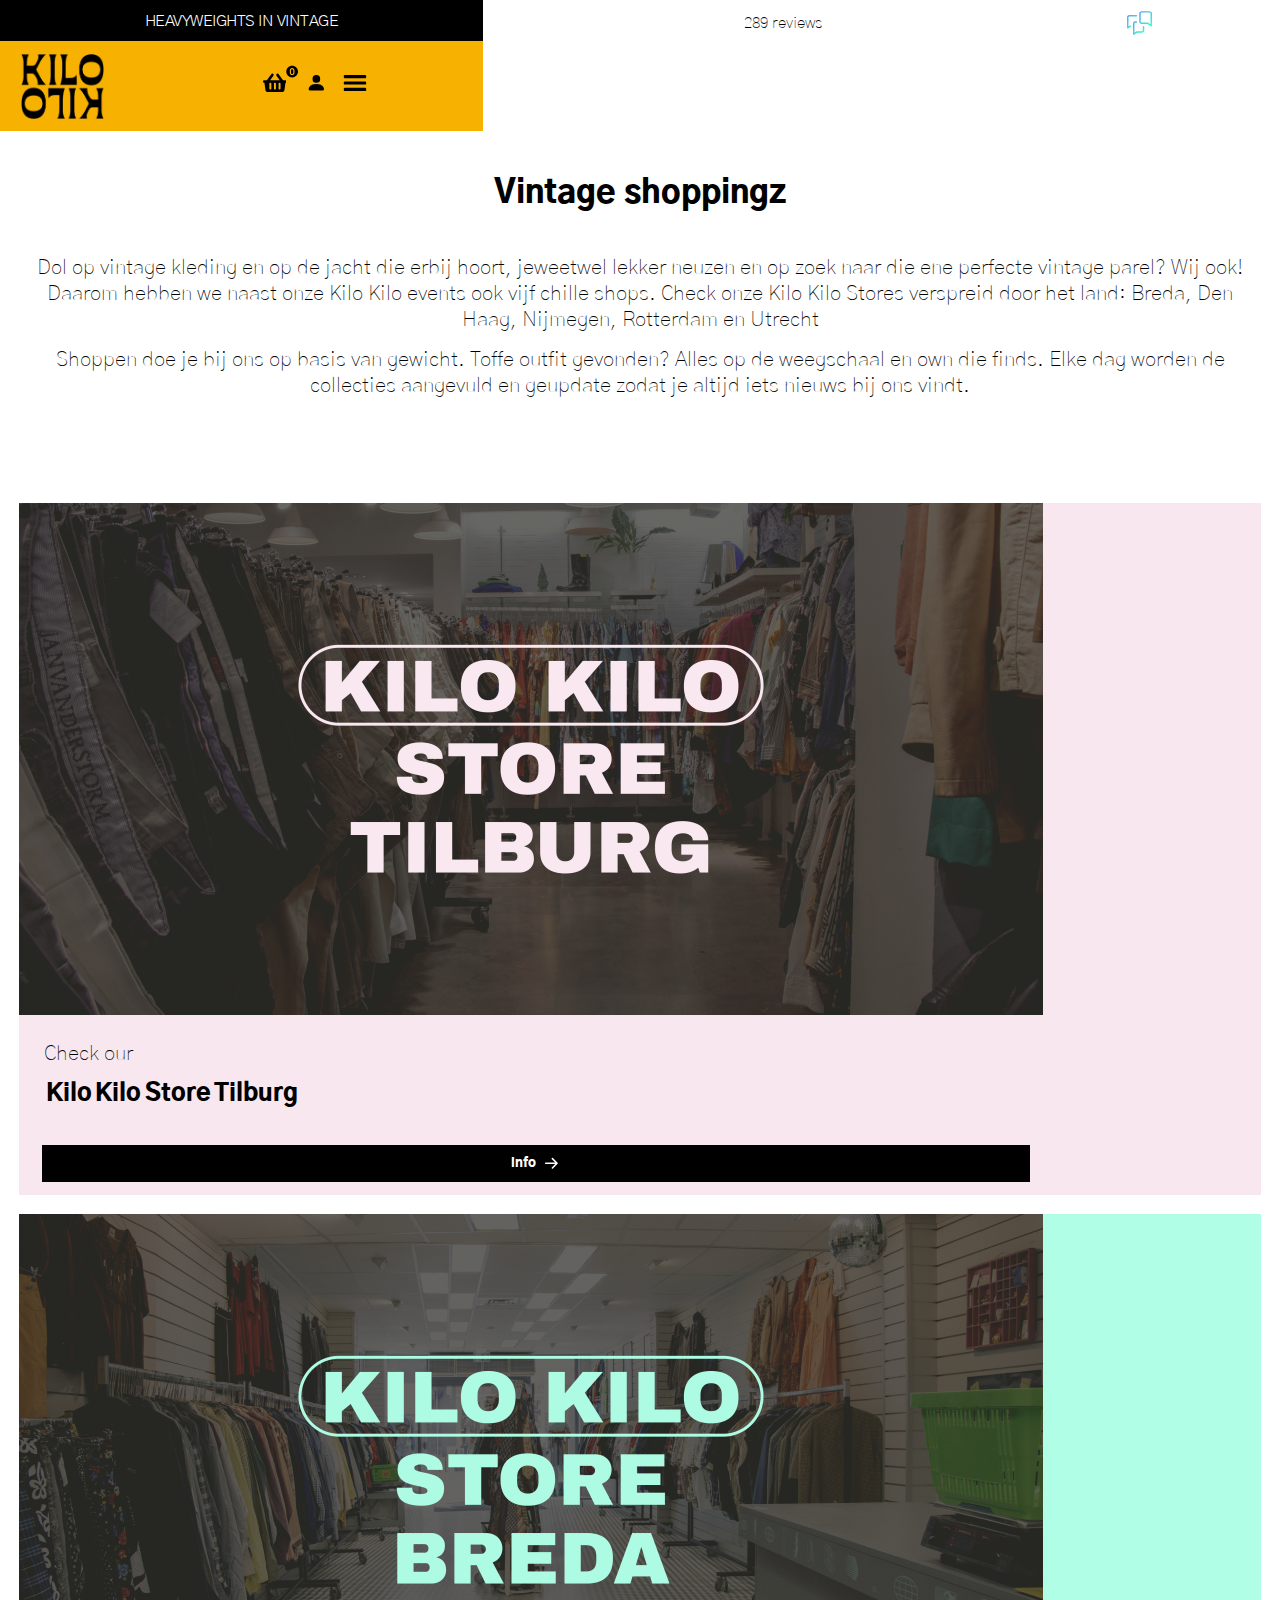
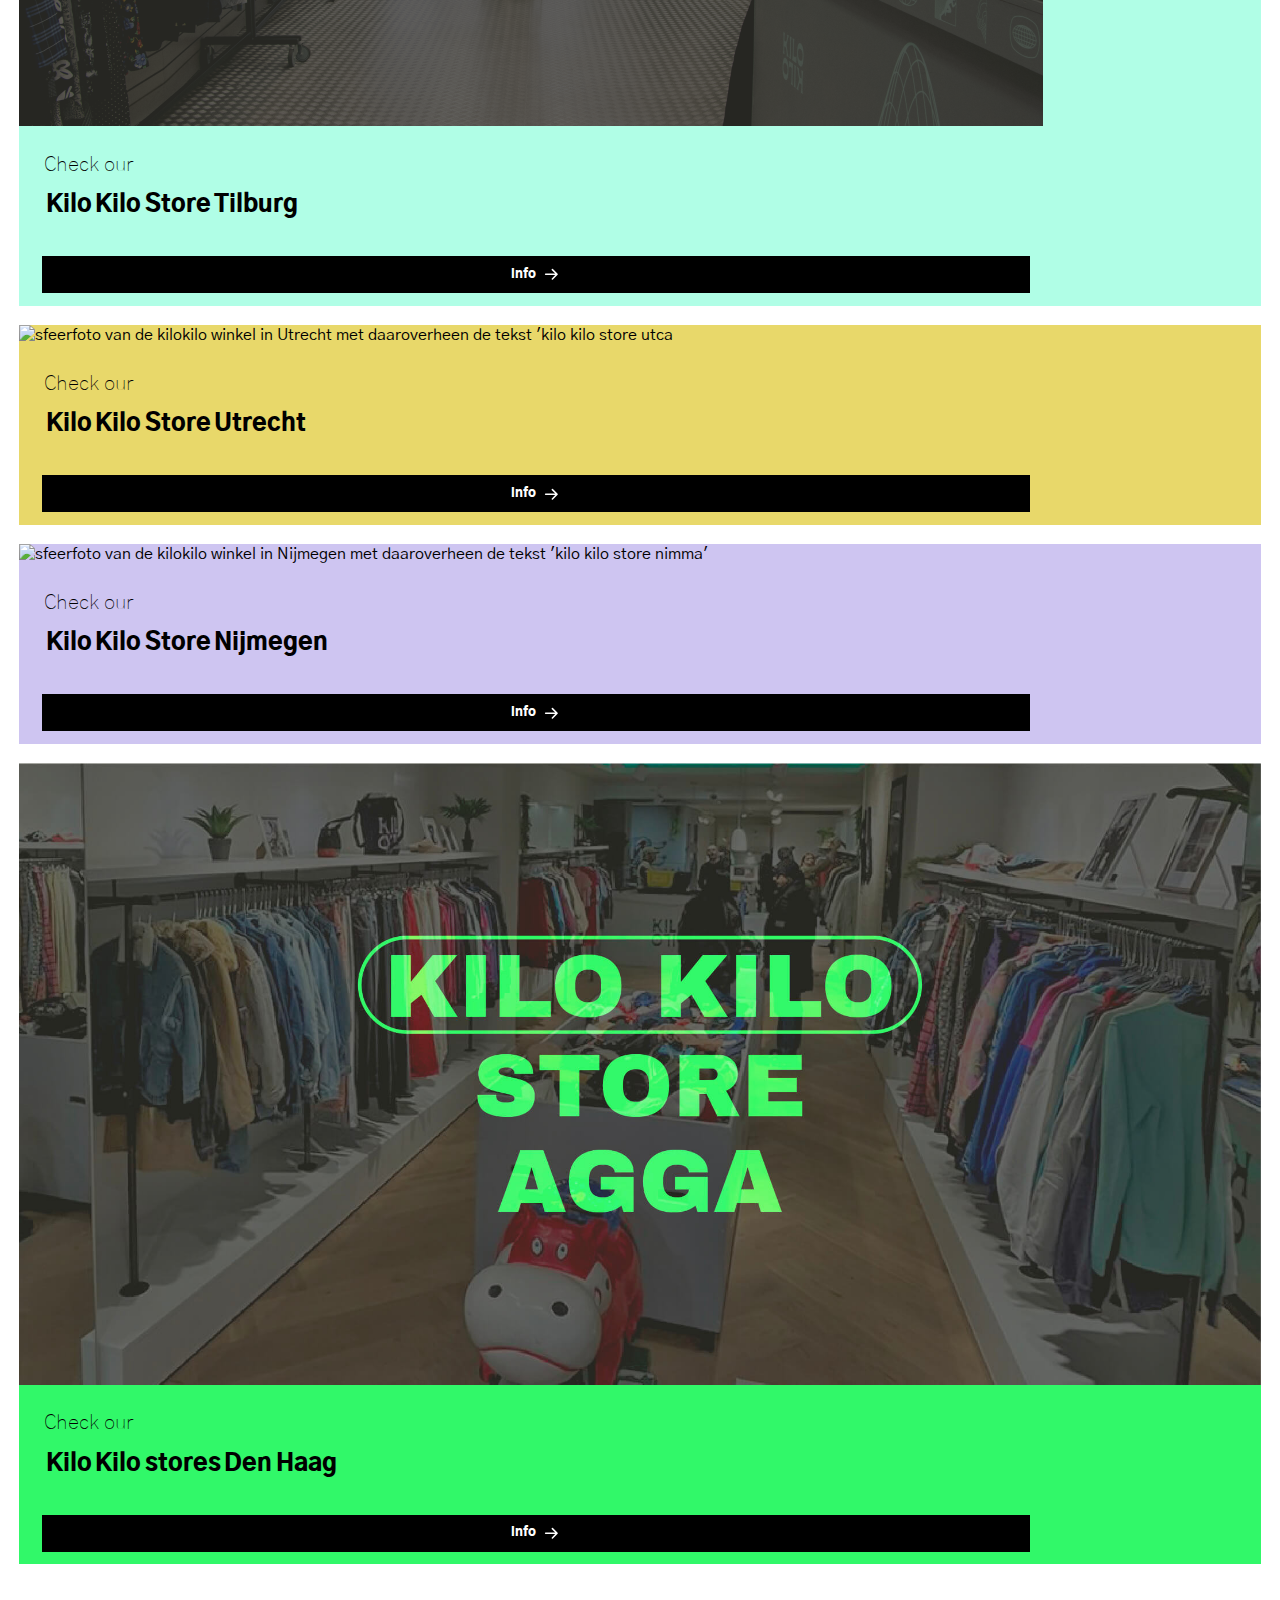
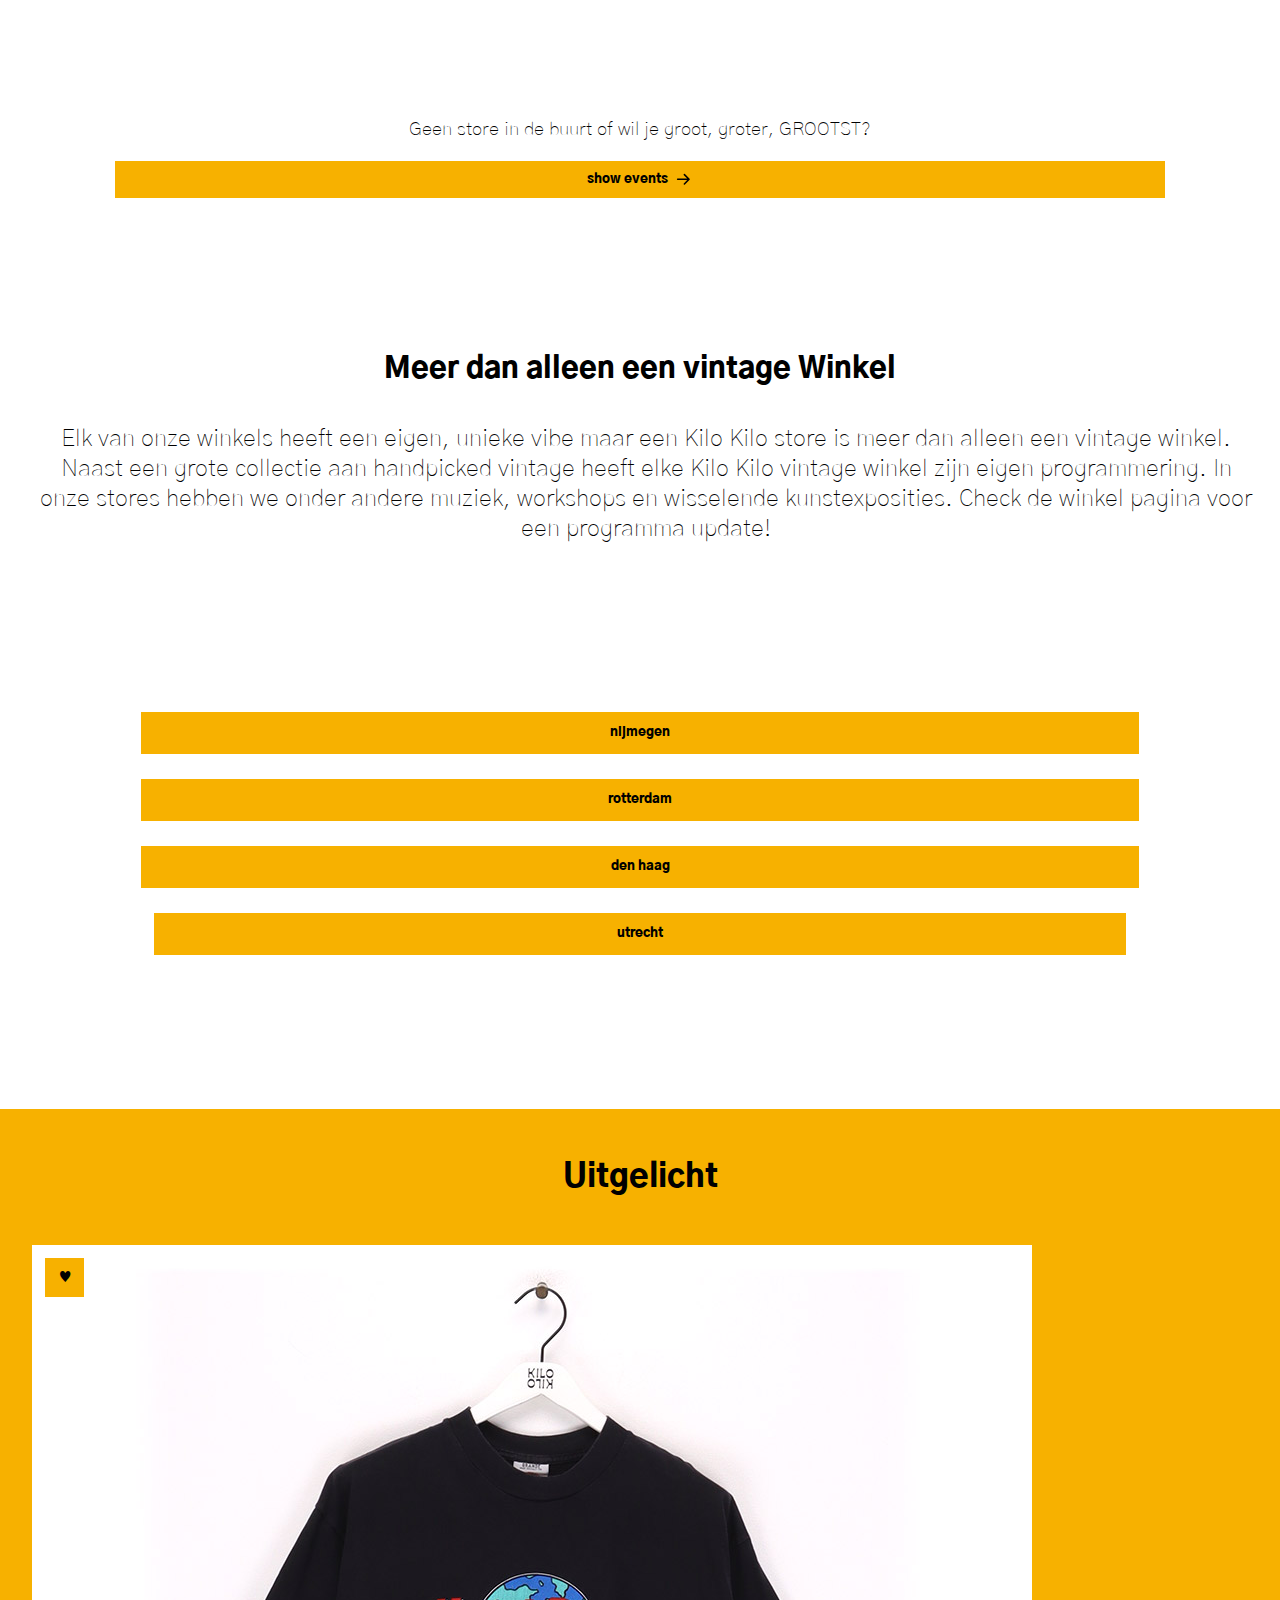
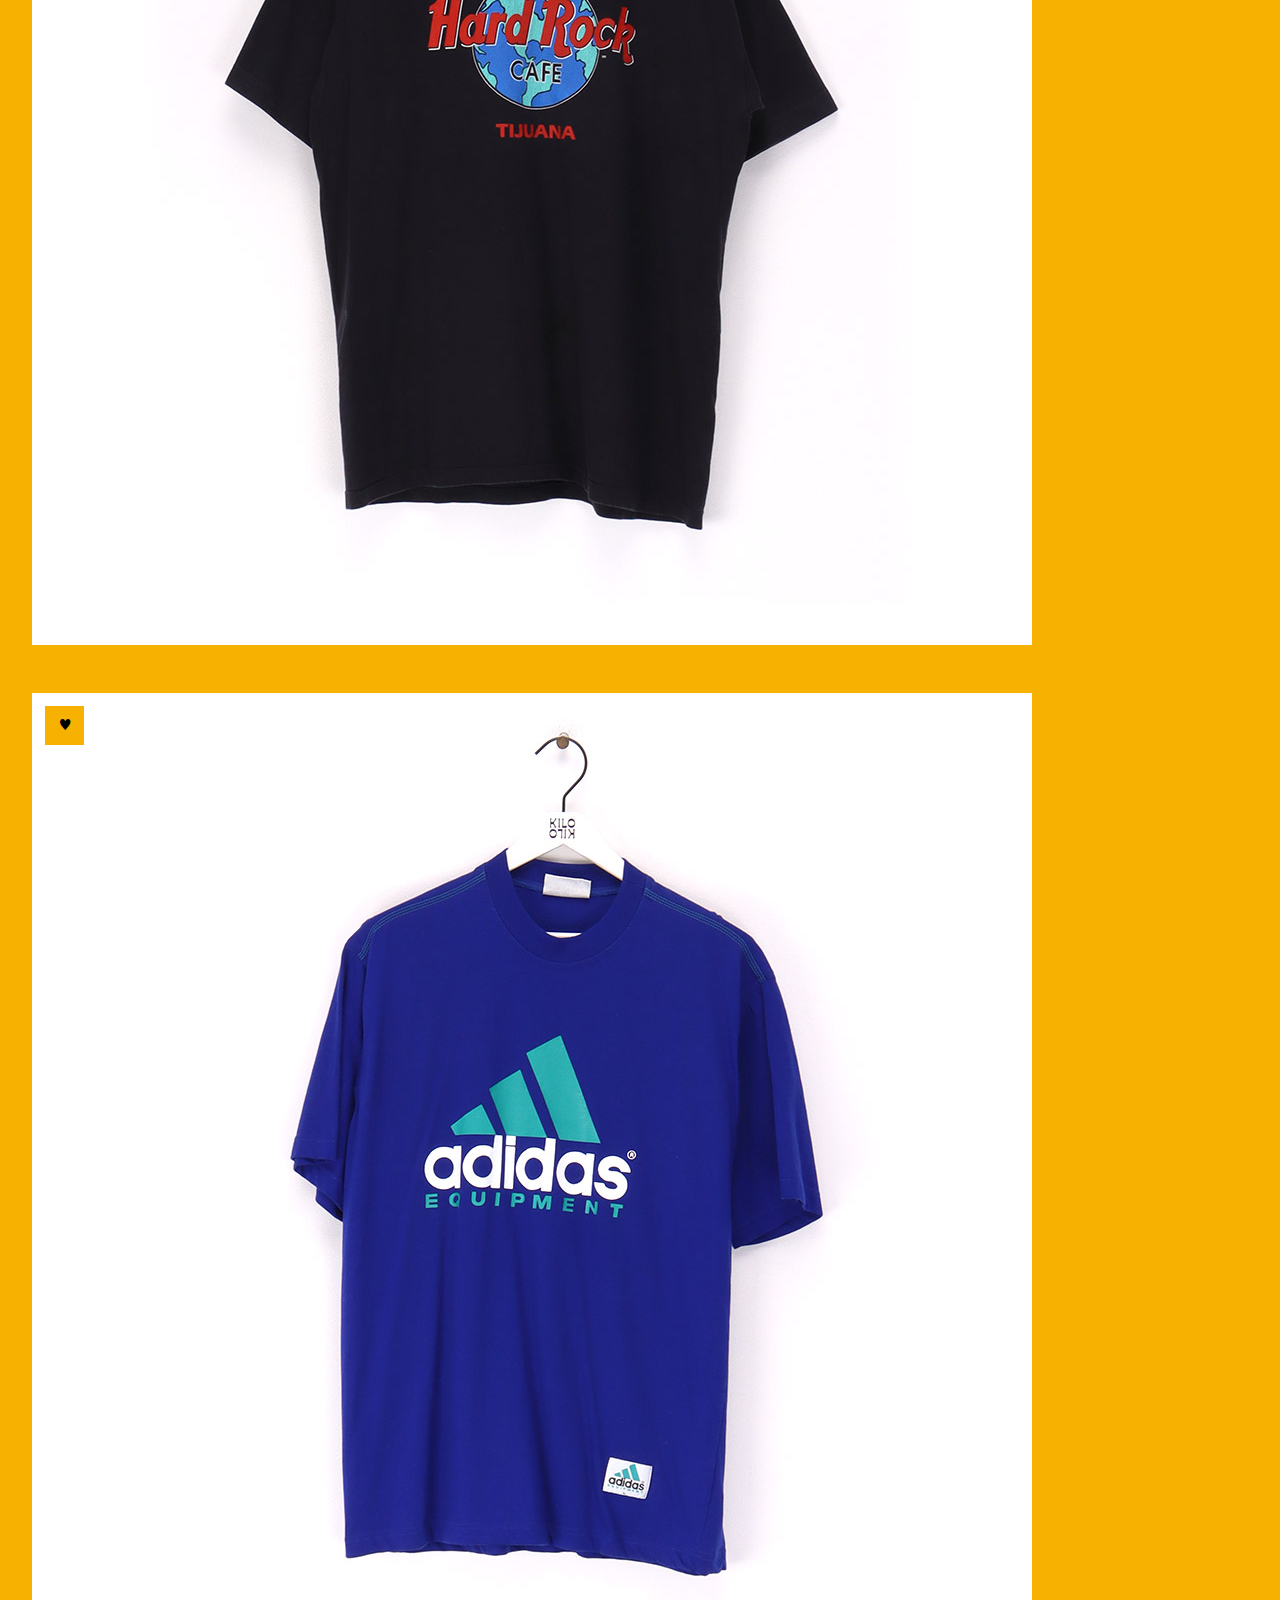
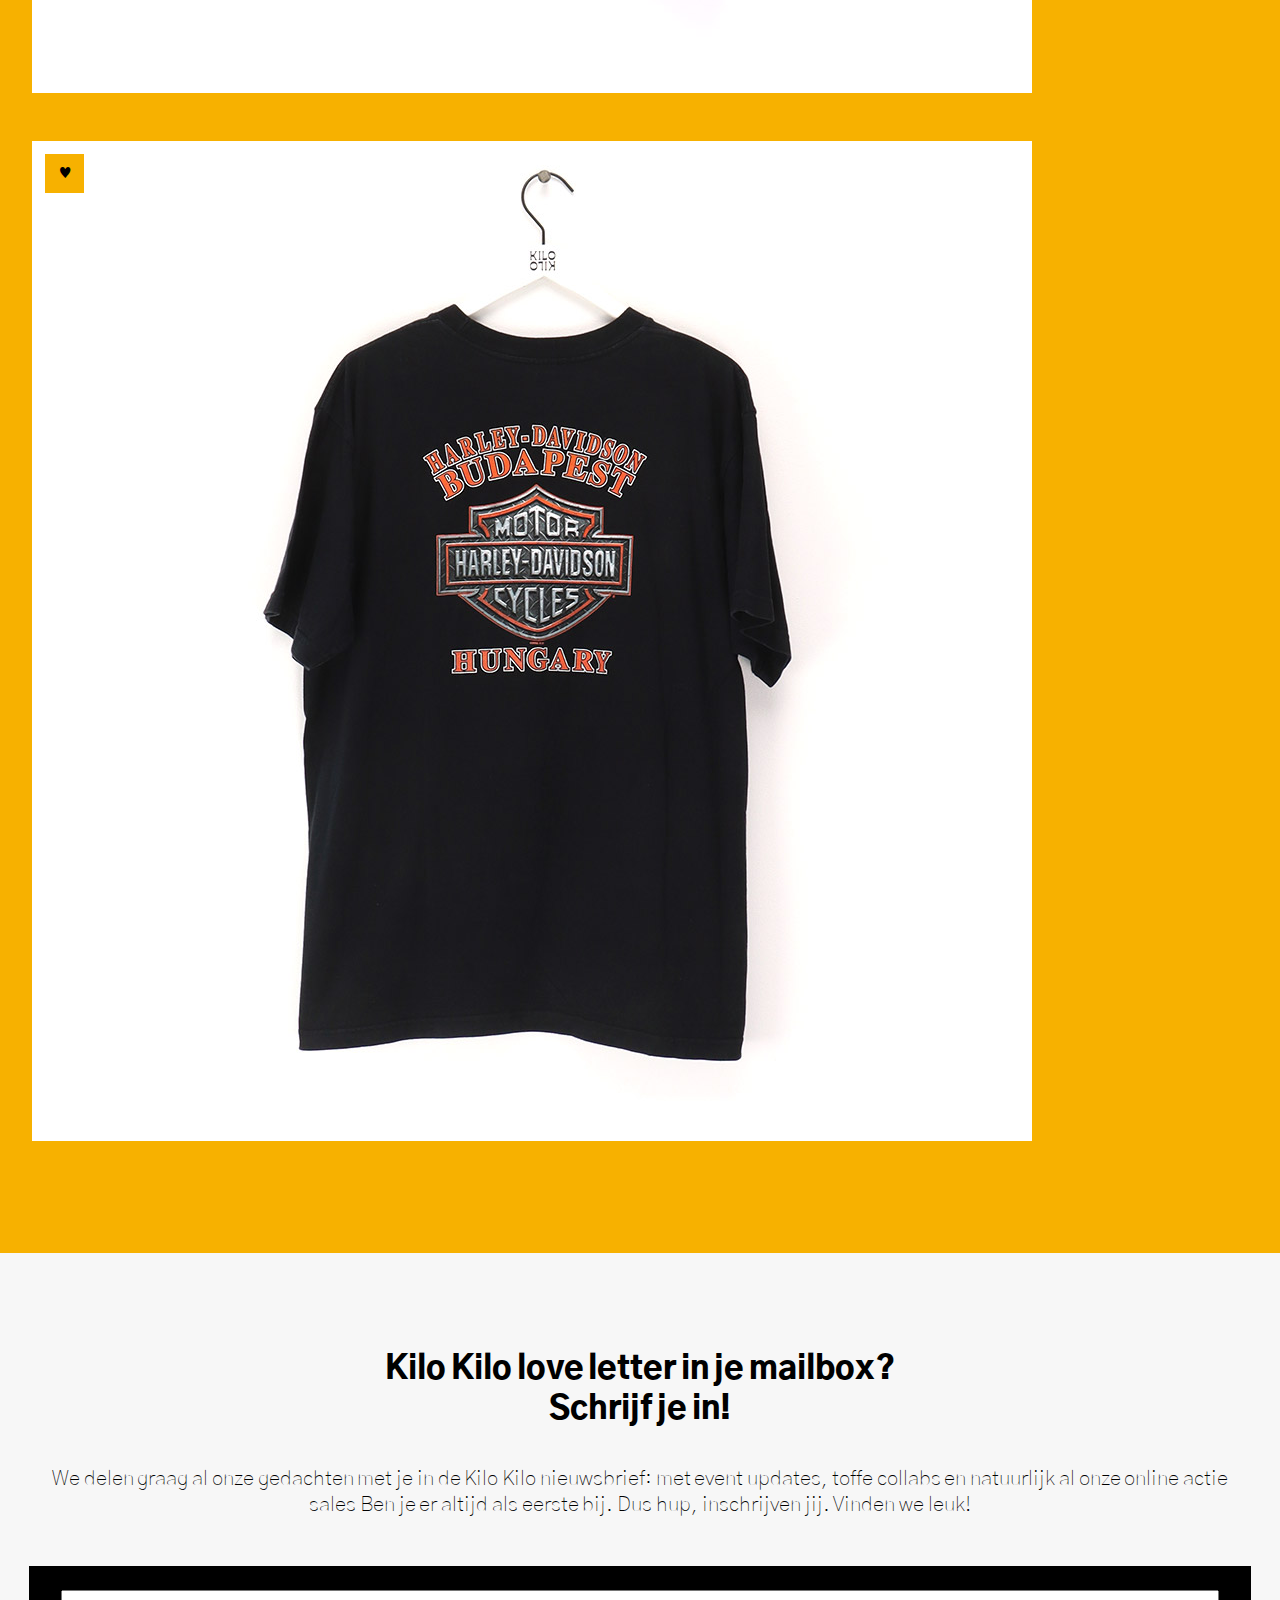
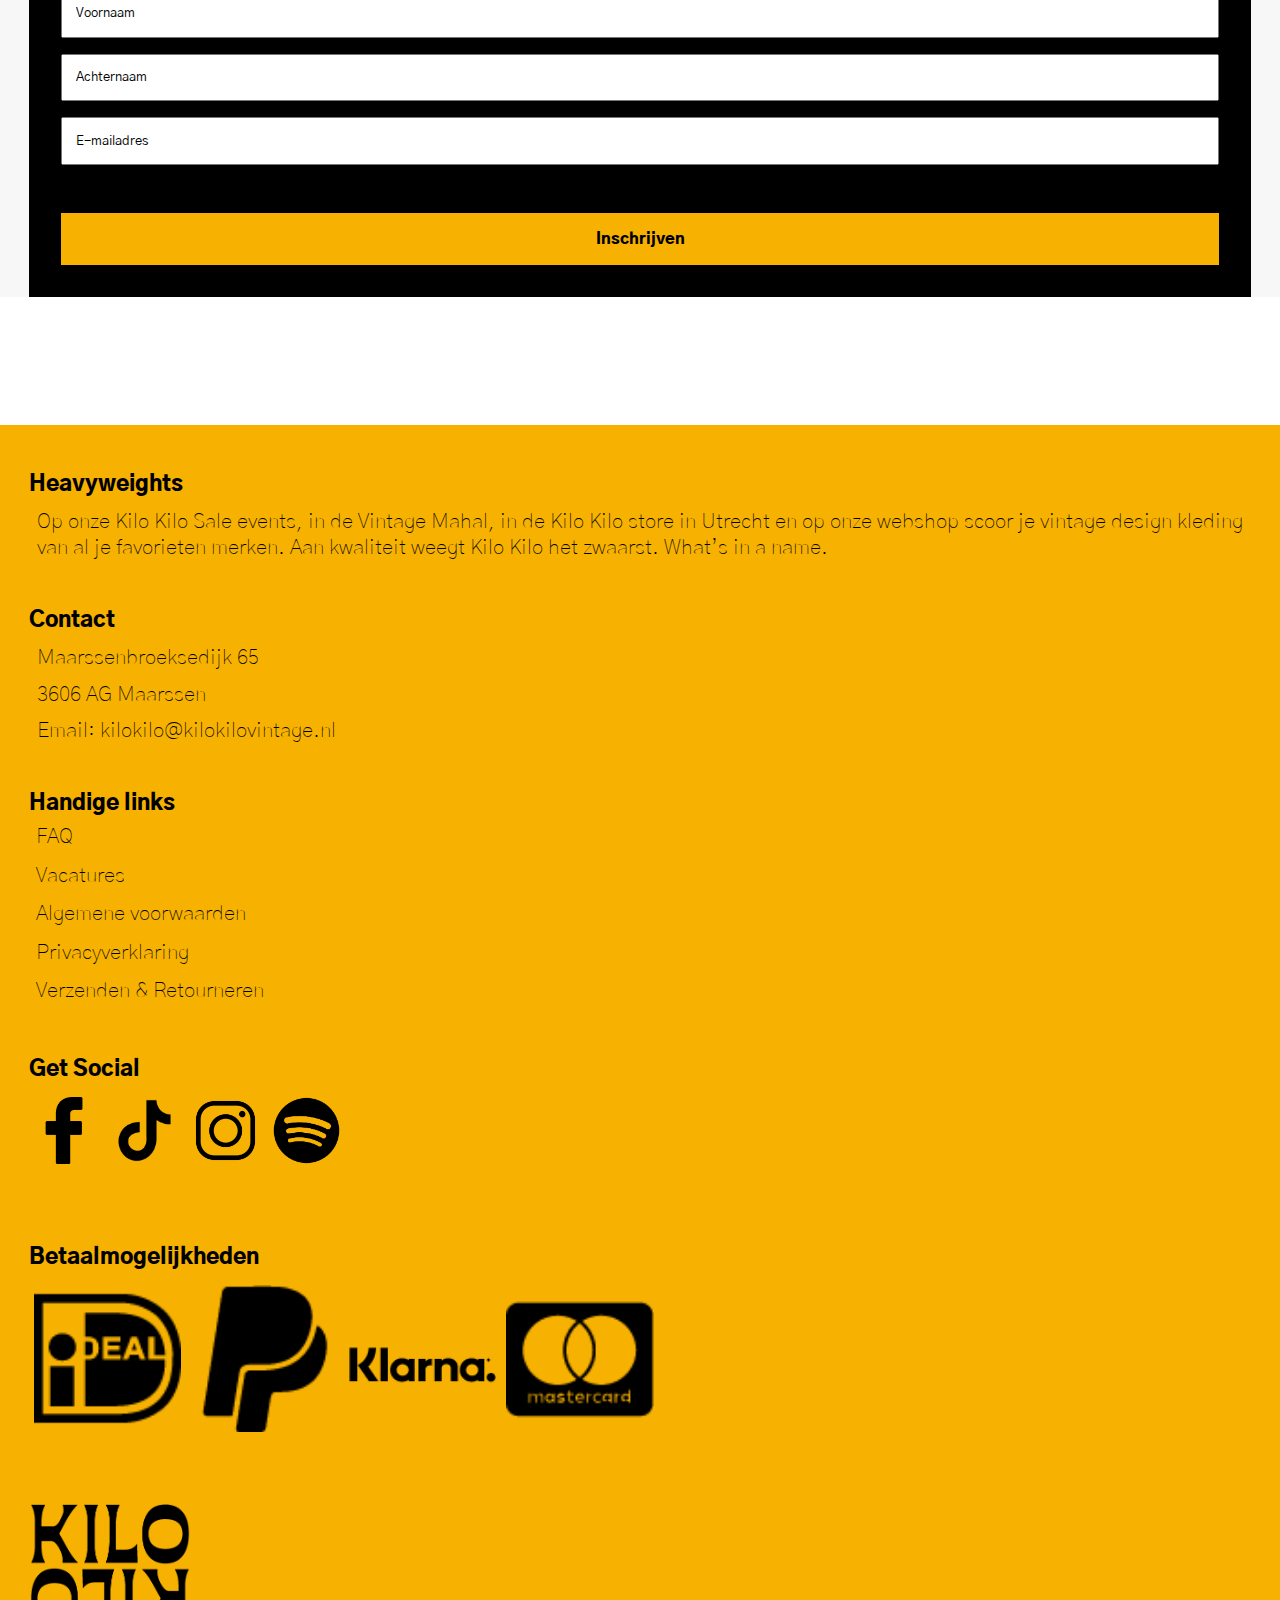
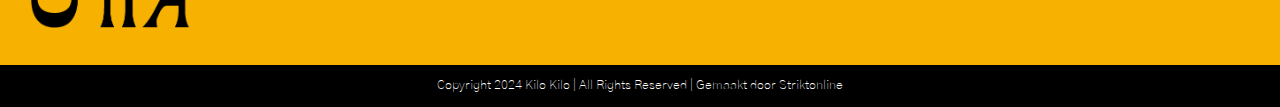
==== commit 6815d47a: "tussentijds" ====
--- a/winkels.html
+++ b/winkels.html
@@ -13,11 +13,23 @@
 </head>
 <body>
     <header>
-        <nav>
+        <div class="witteBalk">
+			<a href="leeg.html">7.3</a>
+			<a href="leeg.html"><img src="images/sterren.svg" alt="een sterren beoordeling van 3.5 sterren"></a>
+			<a href="leeg.html">289 reviews</a>
+			<svg data-role="feedback-company-trusted-card-opener" class="__fbcw__bar-widget__feedback-company-logo __fbcw__feedback-company-logo" width="25px" height="95px" viewBox="0 0 100 95" version="1.1" xmlns="http://www.w3.org/2000/svg" xmlns:xlink="http://www.w3.org/1999/xlink"> <defs> <linearGradient x1="-12.3982067%" y1="-10.4568059%" x2="85.5188112%" y2="99.2080422%" id="linearGradient-1"> <stop stop-color="#6590FF" offset="0%"></stop> <stop stop-color="#4DC9E2" offset="50.707348%"></stop> <stop stop-color="#35FFC6" offset="100%"></stop> </linearGradient> </defs> <g id="Logo" stroke="none" stroke-width="1" fill="none" fill-rule="evenodd"> <g id="Atom/Logos/Logo/Mark/Colored" fill="url(#linearGradient-1)"> <path class="__fbcw__feedback-company-logo__cloud __fbcw__feedback-company-logo__cloud--fade-in-green" d="M57.9721349,7.98474815 C56.3222419,7.98474815 54.9805261,9.32576257 54.9805261,10.976449 L54.9805261,44.0480731 C54.9805261,45.6987594 56.3222419,47.0411203 57.9721349,47.0411203 L81.9776764,47.0411203 C82.5644246,47.0411203 83.1404068,47.214806 83.6302609,47.5392883 L94.0181281,54.4328565 L94.0181281,10.976449 C94.0181281,9.32576257 92.6777581,7.98474815 91.0278651,7.98474815 L57.9721349,7.98474815 Z M97.0097369,63 C96.432409,63 95.8550808,62.8330462 95.3558064,62.5018318 L81.0760219,53.0258685 L57.9721349,53.0258685 C53.025147,53.0258685 49,48.998786 49,44.0480731 L49,10.976449 C49,6.0270825 53.025147,2 57.9721349,2 L91.0278651,2 C95.9748528,2 100,6.0270825 100,10.976449 L100,60.008299 C100,61.1096544 99.3944111,62.1234935 98.425469,62.6458967 C97.9813705,62.8815168 97.4955536,63 97.0097369,63 L97.0097369,63 Z" id="Fill-32"></path> <path class="__fbcw__feedback-company-logo__cloud __fbcw__feedback-company-logo__cloud--fade-in-blue" d="M26.934151,97 C26.4587709,97 25.9807501,96.8822617 25.5463055,96.6427254 C24.5942251,96.1189932 24,95.1013017 24,93.9915849 L24,51.0225389 C24,46.0491128 27.9496155,42 32.8037736,42 L37.6949058,42 C39.3164798,42 40.6303773,43.3465466 40.6303773,45.0084151 C40.6303773,46.6689303 39.3164798,48.0154769 37.6949058,48.0154769 L32.8037736,48.0154769 C31.1861611,48.0154769 29.8696226,49.3647302 29.8696226,51.0225389 L29.8696226,88.3888685 L38.3789247,82.6048079 C38.8595868,82.2773061 39.4234403,82.1027287 40.0018194,82.1027287 L60.1949057,82.1027287 C61.8138387,82.1027287 63.1303772,80.7548289 63.1303772,79.0970202 L63.1303772,64.5651435 C63.1303772,62.9046284 64.4442748,61.5580818 66.0658488,61.5580818 C67.6861024,61.5580818 69,62.9046284 69,64.5651435 L69,79.0970202 C69,84.0704461 65.0503843,88.1195591 60.1949057,88.1195591 L40.8852339,88.1195591 L28.5570455,96.4992742 C28.0671402,96.8321892 27.501966,97 26.934151,97" id="Fill-34"></path> <path class="__fbcw__feedback-company-logo__cloud __fbcw__feedback-company-logo__cloud--fade-in-lightblue" d="M16.0531941,60.7729141 C16.6763459,62.1208139 16.2274086,63.7271967 14.9998666,64.5500111 L4.62472434,71.4992742 C4.12754302,71.8321892 3.55397536,72 2.97772746,72 C2.49528737,72 2.01016706,71.8822617 1.5679303,71.6427254 C0.603050117,71.1189932 0,70.1013017 0,68.9915849 L0,26.0225389 C0,21.0409931 4.00023245,17 8.93452252,17 L37.8527858,17 C39.4099952,17 40.8291731,18.1313698 40.9846261,19.6971531 C41.1628608,21.4984129 39.7678049,23.0168303 38.0229799,23.0168303 L8.93452252,23.0168303 C7.29020587,23.0168303 5.95679505,24.3620235 5.95679505,26.0225389 L5.95679505,63.3888685 L11.7072129,59.5359859 C13.2255591,58.5196477 15.2839702,59.1056323 16.0531941,60.7729141" id="Fill-36"></path> </g> </g> </svg>
+		    </div>
+		<nav>
+			
+			
 			<p>HEAVYWEIGHTS IN VINTAGE</p>
 			<ul>
-				<li class="logo"><a href="index.html"><img class="logo" src="images/kilo_logo.png"
+							<li><a href="index.html"><img class="logo" src="images/kilo_logo.png"
 							alt="logo van de Kilo Kilo winkel uitgeschreven onder elkaar"></a></li>
+							<li><a href="leeg.html"><svg xmlns="http://www.w3.org/2000/svg" width="2.25em" height="2em" viewBox="0 0 576 512"><path d="M576 216v16c0 13.255-10.745 24-24 24h-8l-26.113 182.788C514.509 462.435 494.257 480 470.37 480H105.63c-23.887 0-44.139-17.565-47.518-41.212L32 256h-8c-13.255 0-24-10.745-24-24v-16c0-13.255 10.745-24 24-24h67.341l106.78-146.821c10.395-14.292 30.407-17.453 44.701-7.058c14.293 10.395 17.453 30.408 7.058 44.701L170.477 192h235.046L326.12 82.821c-10.395-14.292-7.234-34.306 7.059-44.701c14.291-10.395 34.306-7.235 44.701 7.058L484.659 192H552c13.255 0 24 10.745 24 24M312 392V280c0-13.255-10.745-24-24-24s-24 10.745-24 24v112c0 13.255 10.745 24 24 24s24-10.745 24-24m112 0V280c0-13.255-10.745-24-24-24s-24 10.745-24 24v112c0 13.255 10.745 24 24 24s24-10.745 24-24m-224 0V280c0-13.255-10.745-24-24-24s-24 10.745-24 24v112c0 13.255 10.745 24 24 24s24-10.745 24-24"/></svg></a></li>
+							<li><a href="leeg.html"><svg xmlns="http://www.w3.org/2000/svg" width="1.5em" height="1.5em" viewBox="0 0 24 24"><path  d="M2 12C2 6.477 6.477 2 12 2s10 4.477 10 10s-4.477 10-10 10S2 17.523 2 12m8-1.875C10 8.913 10.934 8 12 8s2 .913 2 2.125v3.75C14 15.088 13.066 16 12 16s-2-.912-2-2.125zM12 6c-2.247 0-4 1.886-4 4.125v3.75C8 16.115 9.753 18 12 18s4-1.886 4-4.125v-3.75C16 7.885 14.247 6 12 6" clip-rule="evenodd"/></svg></a></li>
+							<li><a href="leeg.html"><svg xmlns="http://www.w3.org/2000/svg" width="2em" height="2em" viewBox="0 0 16 16"><path  d="M3 14s-1 0-1-1s1-4 6-4s6 3 6 4s-1 1-1 1zm5-6a3 3 0 1 0 0-6a3 3 0 0 0 0 6"/></svg></a></li>
+							<li><a href="leeg.html"></a><svg xmlns="http://www.w3.org/2000/svg" width="2em" height="2em" viewBox="0 0 20 20"><path  d="M16.4 9H3.6c-.552 0-.6.447-.6 1s.048 1 .6 1h12.8c.552 0 .6-.447.6-1s-.048-1-.6-1m0 4H3.6c-.552 0-.6.447-.6 1s.048 1 .6 1h12.8c.552 0 .6-.447.6-1s-.048-1-.6-1M3.6 7h12.8c.552 0 .6-.447.6-1s-.048-1-.6-1H3.6c-.552 0-.6.447-.6 1s.048 1 .6 1"/></svg></li>
 			</ul>
 		</nav>
     </header>
@@ -47,40 +59,52 @@
                         <img src="images/tilburgWinkel.png" alt="sfeerfoto van de kilokilo winkel in Tilburg met daaroverheen de tekst 'kilo kilo store Tilburg">
                         <p>Check our</p>
                         <h3>Kilo Kilo Store Tilburg</h3>
-                        <a href="leeg.html">info</a>
+                        <a href="leeg.html">info <svg xmlns="http://www.w3.org/2000/svg" width="2em" height="1.3em" viewBox="0 0 256 256">
+                            <path fill="currentColor" d="m224.49 136.49l-72 72a12 12 0 0 1-17-17L187 140H40a12 12 0 0 1 0-24h147l-51.49-51.52a12 12 0 0 1 17-17l72 72a12 12 0 0 1-.02 17.01" />
+                        </svg></a>
                     </article>
 
                     <article class="bredaWinkel">
                         <img src="images/bredeWinkel.png" alt="sfeerfoto van de kilokilo winkel in Breda met daaroverheen de tekst 'kilo kilo store Breda">
                         <p>Check our</p>
                         <h3>Kilo Kilo Store Tilburg</h3>
-                        <a href="leeg.html">info</a>
+                        <a href="leeg.html">info <svg xmlns="http://www.w3.org/2000/svg" width="2em" height="1.3em" viewBox="0 0 256 256">
+                            <path fill="currentColor" d="m224.49 136.49l-72 72a12 12 0 0 1-17-17L187 140H40a12 12 0 0 1 0-24h147l-51.49-51.52a12 12 0 0 1 17-17l72 72a12 12 0 0 1-.02 17.01" />
+                        </svg></a>
                     </article>
 
                      <article class="utrechtWinkel">
                         <img src="images/utcaWinkel.png" alt="sfeerfoto van de kilokilo winkel in Utrecht met daaroverheen de tekst 'kilo kilo store utca">
                         <p>Check our</p>
                         <h3>Kilo Kilo Store Utrecht</h3>
-                        <a href="leeg.html">info</a>
+                        <a href="leeg.html">info <svg xmlns="http://www.w3.org/2000/svg" width="2em" height="1.3em" viewBox="0 0 256 256">
+                            <path fill="currentColor" d="m224.49 136.49l-72 72a12 12 0 0 1-17-17L187 140H40a12 12 0 0 1 0-24h147l-51.49-51.52a12 12 0 0 1 17-17l72 72a12 12 0 0 1-.02 17.01" />
+                        </svg></a>
                     </article>
 
                     <article class="nijmegenWinkel">
                         <img src="images/nimmaWinkel.png" alt="sfeerfoto van de kilokilo winkel in Nijmegen met daaroverheen de tekst 'kilo kilo store nimma' ">
                         <p>Check our</p>
                         <h3>Kilo Kilo Store Nijmegen</h3>
-                        <a href="leeg.html">info</a>
+                        <a href="leeg.html">info <svg xmlns="http://www.w3.org/2000/svg" width="2em" height="1.3em" viewBox="0 0 256 256">
+                            <path fill="currentColor" d="m224.49 136.49l-72 72a12 12 0 0 1-17-17L187 140H40a12 12 0 0 1 0-24h147l-51.49-51.52a12 12 0 0 1 17-17l72 72a12 12 0 0 1-.02 17.01" />
+                        </svg></a>
                     </article>
 
                     <article class="denhaagWinkel">
                         <img src="images/aggaWinkel.jpg" alt="sfeerfoto van de kilokilo winkel in Den Haag met daaroverheen de tekst 'kilo kilo store agga'">
                         <p>Check our</p>
                         <h3>Kilo Kilo stores Den Haag</h3>
-                        <a href="leeg.html">info</a>
+                        <a href="leeg.html">info <svg xmlns="http://www.w3.org/2000/svg" width="2em" height="1.3em" viewBox="0 0 256 256">
+                            <path fill="currentColor" d="m224.49 136.49l-72 72a12 12 0 0 1-17-17L187 140H40a12 12 0 0 1 0-24h147l-51.49-51.52a12 12 0 0 1 17-17l72 72a12 12 0 0 1-.02 17.01" />
+                        </svg></a>
                     </article>
 
                     <article class="eventButton">
                     <p>Geen store in de buurt of wil je groot, groter, GROOTST?</p>
-                    <a href="leeg.html">show events<img src="images/pijltjeButton.svg" alt="illustratie van een pijltje"></a>
+                    <a href="leeg.html">show events<svg xmlns="http://www.w3.org/2000/svg" width="2em" height="1.3em" viewBox="0 0 256 256">
+                        <path fill="currentColor" d="m224.49 136.49l-72 72a12 12 0 0 1-17-17L187 140H40a12 12 0 0 1 0-24h147l-51.49-51.52a12 12 0 0 1 17-17l72 72a12 12 0 0 1-.02 17.01" />
+                    </svg></a>
                 </article>
         </section> 
 
@@ -98,6 +122,24 @@
                        <a href="leeg.html">rotterdam</a>
                        <a href="leeg.html">den haag</a>
                        <a href="leeg.html">utrecht</a>
+            </article>
+        </section>
+
+        <section>
+            <article class="wishlist">
+                <h2>Uitgelicht</h2>
+                <li>
+                <img src="images/hardrockShirt.jpg" alt="">
+                <button class="like" aria-label="zet shirt in wishlist">♥</button>
+            </li>
+            <li>
+                <img src="images/adidasShirt.jpg" alt="">
+                <button class="like" aria-label="zet shirt in wishlist">♥</button>
+            </li>
+            <li>
+                <img src="images/harleyShirt.jpg" alt="">
+                <button class="like" aria-label="zet shirt in wishlist">♥</button>
+            </li>
             </article>
         </section>
         
--- a/style.css
+++ b/style.css
@@ -2,6 +2,50 @@
     margin: 0;
     font-family: "Gothic A1", sans-serif;
 }
+
+
+
+:root {
+
+    color-scheme: light dark;
+
+    --achtergrondKleur:white;
+    --achtergrondKleur2:#F7F7F7;
+    --tekstKleur:black;
+    --achtergrondKnop:#F7B100;
+
+    --achtergrondKleur:light-dark(white,#F7B100 );
+    --achtergrondKleur2:light-dark(#F7F7F7,black);
+    --tekstKleur:light-dark(black,white);
+    --achtergrondKnop:light-dark(#F7B100,white);
+}
+
+html:has([value="light"]:checked){
+    color-scheme: light;
+}
+
+html:has([value="dark"]:checked){
+    color-scheme: dark;
+}
+
+*, *::before, *::after {
+    box-sizing: border-box;
+}
+
+
+.checkBox form {
+    max-width: 20em;
+    display: grid;
+    background-color: var(--achtergrondKleur2)
+    
+}
+
+.checkBox label {
+    display: flex;
+    align-items: center;
+    padding: 10em;
+}
+
 
 p {
     font-weight: 100;
@@ -9,6 +53,7 @@
     margin-left: 1.3em;
     margin-right: 1.3em;
     text-align: center;
+    color: var(--tekstKleur);
 
 }
 
@@ -22,40 +67,68 @@
     font-weight: 900;
     font-size: 2em;
     text-align: center;
+    color: var(--tekstKleur);
 }
 
 
 a {
     color: black;
-    background-color: #F7B100;
+    background-color: var(--achtergrondKnop);
     text-decoration: none;
-    padding: 0.9em;
+    padding: 1em 1em 1em 1em ;
     font-weight: 900;
     font-size: 0.8em;
 
-
-    display: flex;
-    justify-content: center;
-
-}
-
-a img {
-    max-width: 1em;
-    padding-left: 0.8em;
-
-
-}
+    display: flex;
+    justify-content: center;
+}
+
+nav a {
+    background: none;
+}
+
+a svg  {
+    padding-left: 0.4em;
+
+}
+
+
 
 section a img {
     width: 10%;
 }
 
+svg:hover {
+    fill: red;
+}
+
 section a {
     display: flex;
     align-items: center;
     margin: 1rem 0;
 }
 
+/* Bron: Danny */
+
+.witteBalk {
+    display: flex;
+    align-items: center;
+    justify-content: space-between;
+    width: 90%;
+
+    background-color: var(--achtergrondKleur);
+    height: 5vh;
+}
+
+.witteBalk a {
+    background-color: var(--achtergrondKleur);
+    font-weight: 100;
+    font-size: 1em;
+}
+
+.witteBalk img {
+    width: 4em;
+}
 
 header p {
     display: grid;
@@ -63,11 +136,8 @@
     grid-template-rows: 0.5fr 0.5fr;
     padding-top: 0.7em;
 
-
-
     font-weight: 300;
     letter-spacing: -0.03em;
-    text-align: center;
     margin-left: 0;
     margin-right: 0;
 
@@ -82,26 +152,42 @@
     position: fixed;
     top: 0;
     height: 10lvh;
-
+    z-index: 1;
 }
 
 header ul {
     list-style-type: none;
+    display: flex;
+    padding-right: 7em;
+    
+    background-color: var(--achtergrondKnop)
+   
+}
+
+header li img:nth-child(1) {
+    max-width: 6.5em;
     margin-left: -2.5em;
-
-    display: grid;
-    grid-template-columns: 1fr 3fr 1fr 1fr;
-    grid-template-rows: 0.2fr 0.2fr;
-
-    background-color: #F7B100;
-}
-
-header li :nth-child(1) {
-    max-width: 6.5em;
-    padding-left: 1em;
-    padding-bottom: 0;
-
-}
+  
+   
+}
+
+header li:nth-of-type(2){
+    padding-left: 8em;
+    padding-top: 1em;
+    margin-right: -3em;
+}
+
+header li:nth-of-type(3){
+    margin-left: 1em;
+    margin-top: 0.5em;
+    margin-right: -1.5em;
+}
+
+header li:nth-of-type(4){
+    padding-top: 1em;
+}
+
+
 
 
 .headerBanner {
@@ -113,7 +199,7 @@
     justify-content: center;
     align-items: center;
 
-    margin-top: 8em;
+    margin-top: 2em;
 
 }
 
@@ -124,15 +210,50 @@
 
 }
 
+.carousel img {
+    animation-name: carouselLogo;
+    animation-duration:18s; 
+    
+    animation-iteration-count: infinite;
+    
+}
+
 .carousel {
     display: flex;
     align-items: center;
-    overflow: auto;
-
+    overflow: hidden;
+}
+
+@keyframes carouselLogo {
+    0% {
+        transform: translateX(0em);
+    }
+
+    20% {
+        transform: translateX(-12em);
+    }
+
+    40% {
+        transform: translateX(-24em);
+    }
+
+    60% {
+        transform: translateX(-36em);
+    }
+
+    80% {
+        transform: translateX(-48em);
+    }
+
+    100% {
+        transform: translateX(-60em);
+    }
+
+   
 }
 
 .carousel img {
-    width: 9em;
+    width: 12em;
     padding: 1.5em;
     padding-bottom: 1em;
     padding-top: 1em;
@@ -151,7 +272,7 @@
 }
 
 .kop1Home {
-    background-color: #F7F7F7;
+    background-color: var(--achtergrondKleur2);
     padding-left: 1.3em;
     padding-right: 1.3em;
 
@@ -164,7 +285,7 @@
     line-height: 1.5;
     margin-bottom: 1em;
     font-size: 1.3em;
-    background-color: #F7F7F7;
+    background-color: var(--achtergrondKleur2);
 }
 
 .kop1Home a {
@@ -172,9 +293,9 @@
     display: flex;
     justify-content: center;
     text-decoration: none;
-    color: black;
-    background-color: #F7F7F7;
-}
+    background-color: var(--achtergrondKleur2);
+}
+
 
 .kop2Home h2 {
     margin-top: 1em;
@@ -182,15 +303,6 @@
     text-align: left;
 
 }
-
-/* .kop2Home img {
-    display: grid;
-
-    max-width: 20%;
-    margin-left: 2em;
-    margin-top: 3em;
-    padding: 0;
-} */
 
 .kop3Home h2 {
     margin-top: 3em;
@@ -209,37 +321,19 @@
     margin-right: 8em;
 }
 
-.hidden {
-    opacity: 0;
-}
-
-
 .kop3Home img:nth-of-type(1) {
     max-width: 23em;
     display: flex;
-
 }
 
 .kop3Home img:nth-of-type(2) {
     max-width: 23em;
     margin-top: -23em;
-}
-
-.kop3Home img:nth-of-type(1),
-.kop3Home img:nth-of-type(2) {
     opacity: 0;
-    transition: .5s ease;
-}
-
-.kop3Home img:nth-of-type(1),
-.kop3Home img:nth-of-type(2) :hover {
-    opacity: 1;
-
-}
-
+}
 
 .kop4Events {
-    background-color: #F7F7F7;
+    background-color: var(--achtergrondKleur2);
     padding-bottom: 3em;
 
 }
@@ -259,10 +353,9 @@
 }
 
 .kop4Events a {
-    margin-left: 9em;
-    margin-right: 9em;
-    margin-top: 4em;
-    margin-bottom: 9em;
+    margin: 8em 8em;
+    margin-bottom: 2em;
+    margin-top: 5em;
 }
 
 
@@ -308,10 +401,10 @@
     padding-top: 0.8em;
     padding-bottom: 0.8em;
 
-    background-color: black;
+    background-color: var(--tekstKleur);
     text-decoration: none;
     font-size: 0.8em;
-    color: white;
+    color: var(--achtergrondKleur);
 }
 
 
@@ -329,21 +422,21 @@
 
 .nijmegenWinkel {
     background-color: #CEC5F1;
-    margin: 1.8em;
+    margin: 1.2em;
     display: grid;
     gap: 2em;
 }
 
 .denhaagWinkel {
     background-color: #31F869;
-    margin: 1.8em;
+    margin: 1.2em;
     display: grid;
     gap: 2em;
 }
 
 .utrechtWinkel {
     background-color: #E8D86A;
-    margin: 1.8em;
+    margin: 1.2em;
     display: grid;
     gap: 2em;
 }
@@ -351,14 +444,14 @@
 
 .tilburgWinkel {
     background-color: #F9E7F0;
-    margin: 1.8em;
+    margin: 1.2em;
     display: grid;
     gap: 2em;
 }
 
 .bredaWinkel {
     background-color: #B0FEE6;
-    margin: 1.8em;
+    margin: 1.2em;
     display: grid;
     gap: 2em;
 }
@@ -391,7 +484,7 @@
 
 form {
     display: grid;
-    background-color: black;
+    background-color: var(--tekstKleur);
     padding-top: 1.5em;
     padding-bottom: 2em;
     padding-left: 2em;
@@ -418,7 +511,7 @@
 
 form button {
     color: black;
-    background-color: #F7B100;
+    background-color: var(--achtergrondKnop);
     text-decoration: none;
     font-weight: 900;
     font-size: 1em;
@@ -430,6 +523,45 @@
     padding-bottom: 1em;
     border-style: none;
 }
+
+
+/* https://chatgpt.com/c/66f59f6f-e034-8012-9cdc-fe5267bc7cd3
+https://www.w3schools.com/howto/howto_js_popup_form.asp*/
+
+#popup {
+    display: none;
+    position: fixed;
+    top: 30%;
+    left: 10%;
+    bottom: 50%;
+    width: 20em;
+    height: 20em;
+    padding: 2em;
+    background-color: white;
+}
+
+#overlay {
+    display: none;
+    position: fixed;
+    top: 0;
+    left: 0;
+    width: 100%;
+    height: 100%;
+    background-color: rgba(0, 0, 0, 0.5);
+    
+}
+
+.close-btn {
+    background-color: #F7B100;
+    color: black;
+    border: none;
+    padding: 1em 3em;
+    display: block;
+    font-weight: 900;
+    margin-left: 4.8em;
+}
+
+
 
 
 
@@ -445,7 +577,7 @@
 }
 
 footer {
-    background-color: #F7B100;
+    background-color: var(--achtergrondKnop);
 }
 
 footer h4 {
@@ -516,7 +648,7 @@
 footer p:nth-of-type(5) {
     background-color: black;
     color: white;
-    font-size: 0.6em;
+    font-size: 0.8em;
     margin: 0;
 
     display: flex;
@@ -526,8 +658,7 @@
 }
 
 .introWinkels h1 {
-    color: black;
-    margin-top: 7em;
+    margin-top: 4em;
     display: flex;
     justify-content: center;
 }
@@ -562,8 +693,8 @@
     margin-left: 9em;
     margin-right: 9em;
     margin-bottom: 12em;
-    background-color: #F7B100;
-    color: black;
+    background-color: var(--achtergrondKnop);
+    color: var(--tekstKleur);
 }
 
 .meerdanVintage h2 {
@@ -600,15 +731,81 @@
     margin-top: 3em;
 }
 
-div img:nth-of-type(1){
+div img:nth-of-type(1)
+{
     grid-column: 1 / 3 ;
     grid-row: 1;
 }
-div img:nth-of-type(2){
+div img:nth-of-type(2)
+{
     grid-column: 1 / 4;
     grid-row: 2;
 }
-div img:nth-of-type(3){
+
+div img:nth-of-type(3)
+{
     grid-column: 1 / 3;
     grid-row: 3;
 }
+
+
+
+/* Bron: Danny */
+.visible {
+    animation-name: fadeIn;
+    animation-duration: 500ms;
+    animation-fill-mode: forwards; 
+}
+
+@keyframes fadeIn {
+    0% {
+        opacity: 0;
+    }
+    
+
+    100% {
+        opacity: 1;
+    }
+}
+
+.wishlist {
+    padding-top: 3em;
+    background-color: var(--achtergrondKnop);
+}
+
+.wishlist li{
+    margin-top: 3em;
+    padding: 0em 2em;
+    list-style-type: none;
+    display: flex;
+}
+
+li.liked button.like {  
+  background-color:white;
+  color:crimson;
+  font-size:1.5em;
+}
+
+.like {
+   color: black;
+}
+
+.wishlist li:nth-of-type(3){
+    padding-bottom: 7em;
+}
+
+.wishlist li button {
+    grid-column-start:2;
+  grid-row:1/3;
+  justify-self:end;
+  align-self:start;
+  aspect-ratio:1/1;  
+  
+  padding: 0.5em 1em;
+  position: absolute;
+  margin-left: 1em;
+  margin-top: 1em;
+  
+  background-color: var(--achtergrondKnop);
+  border-width: 0;
+}
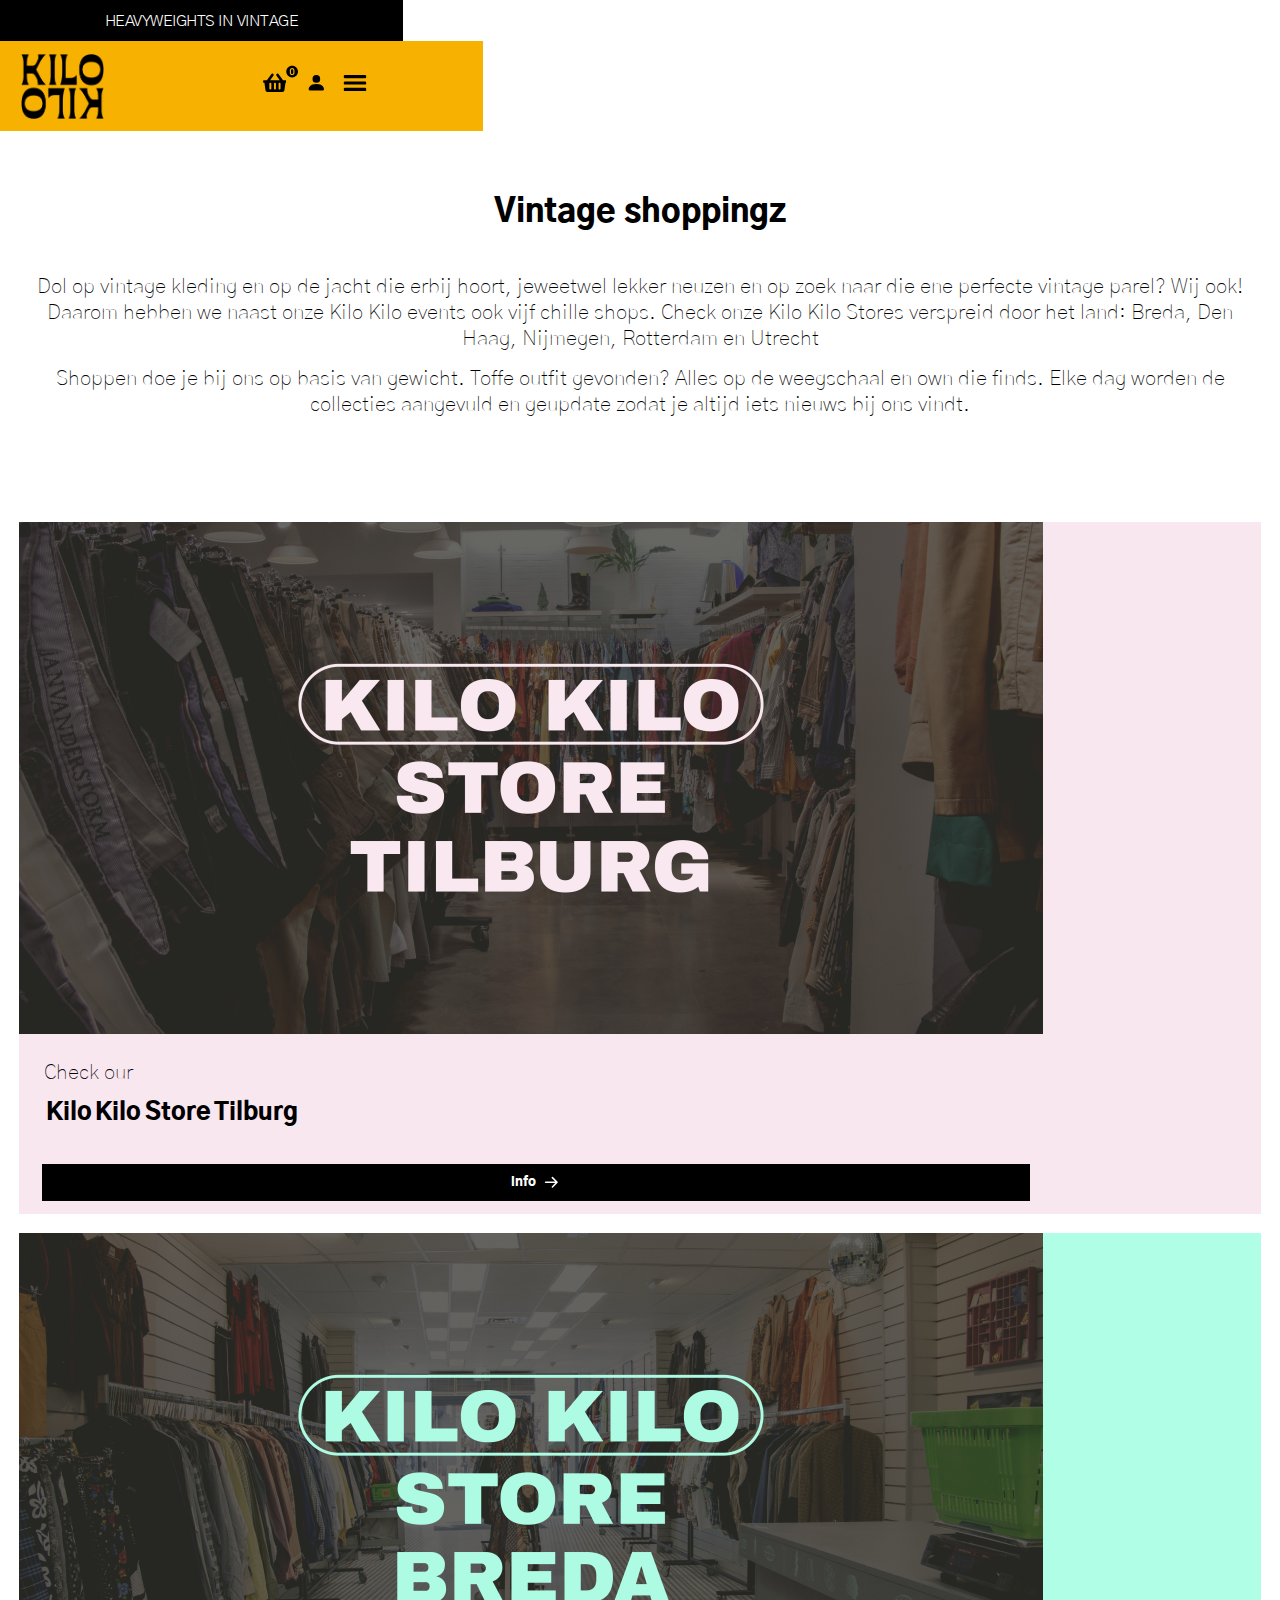
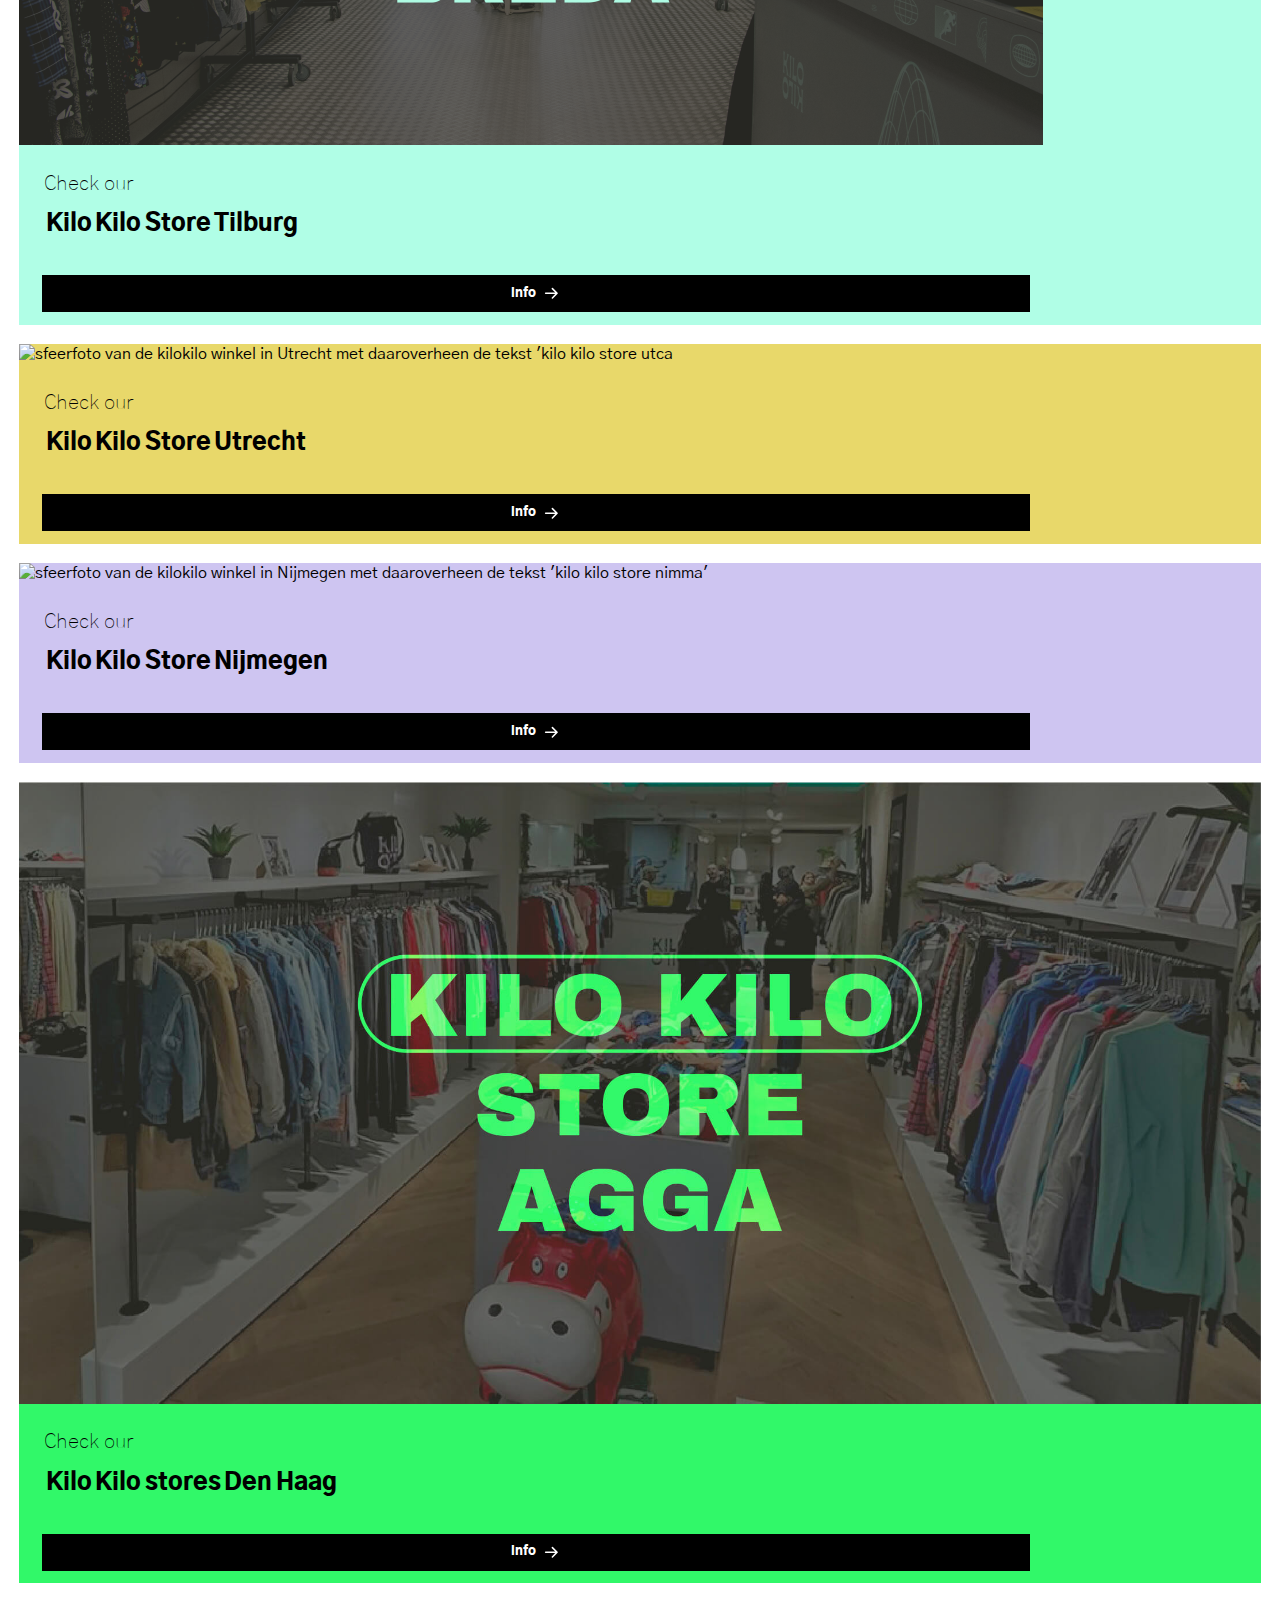
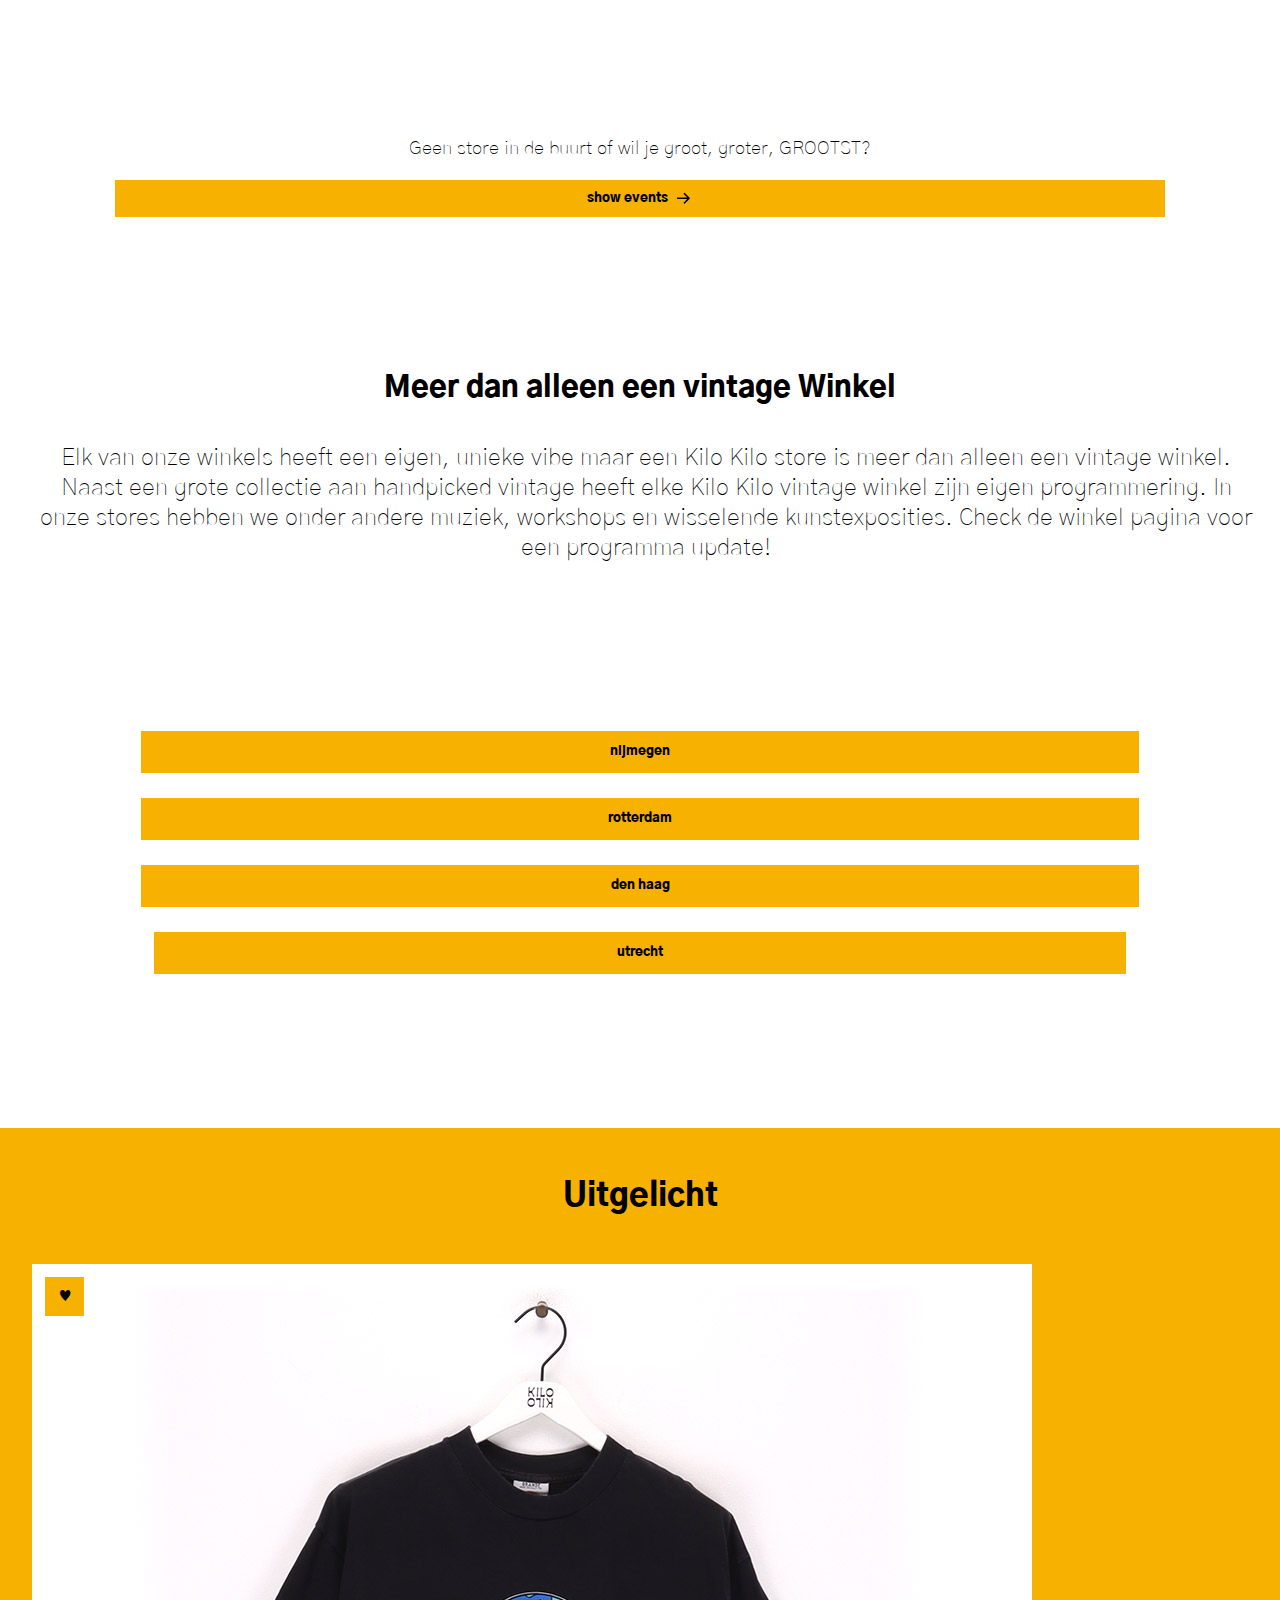
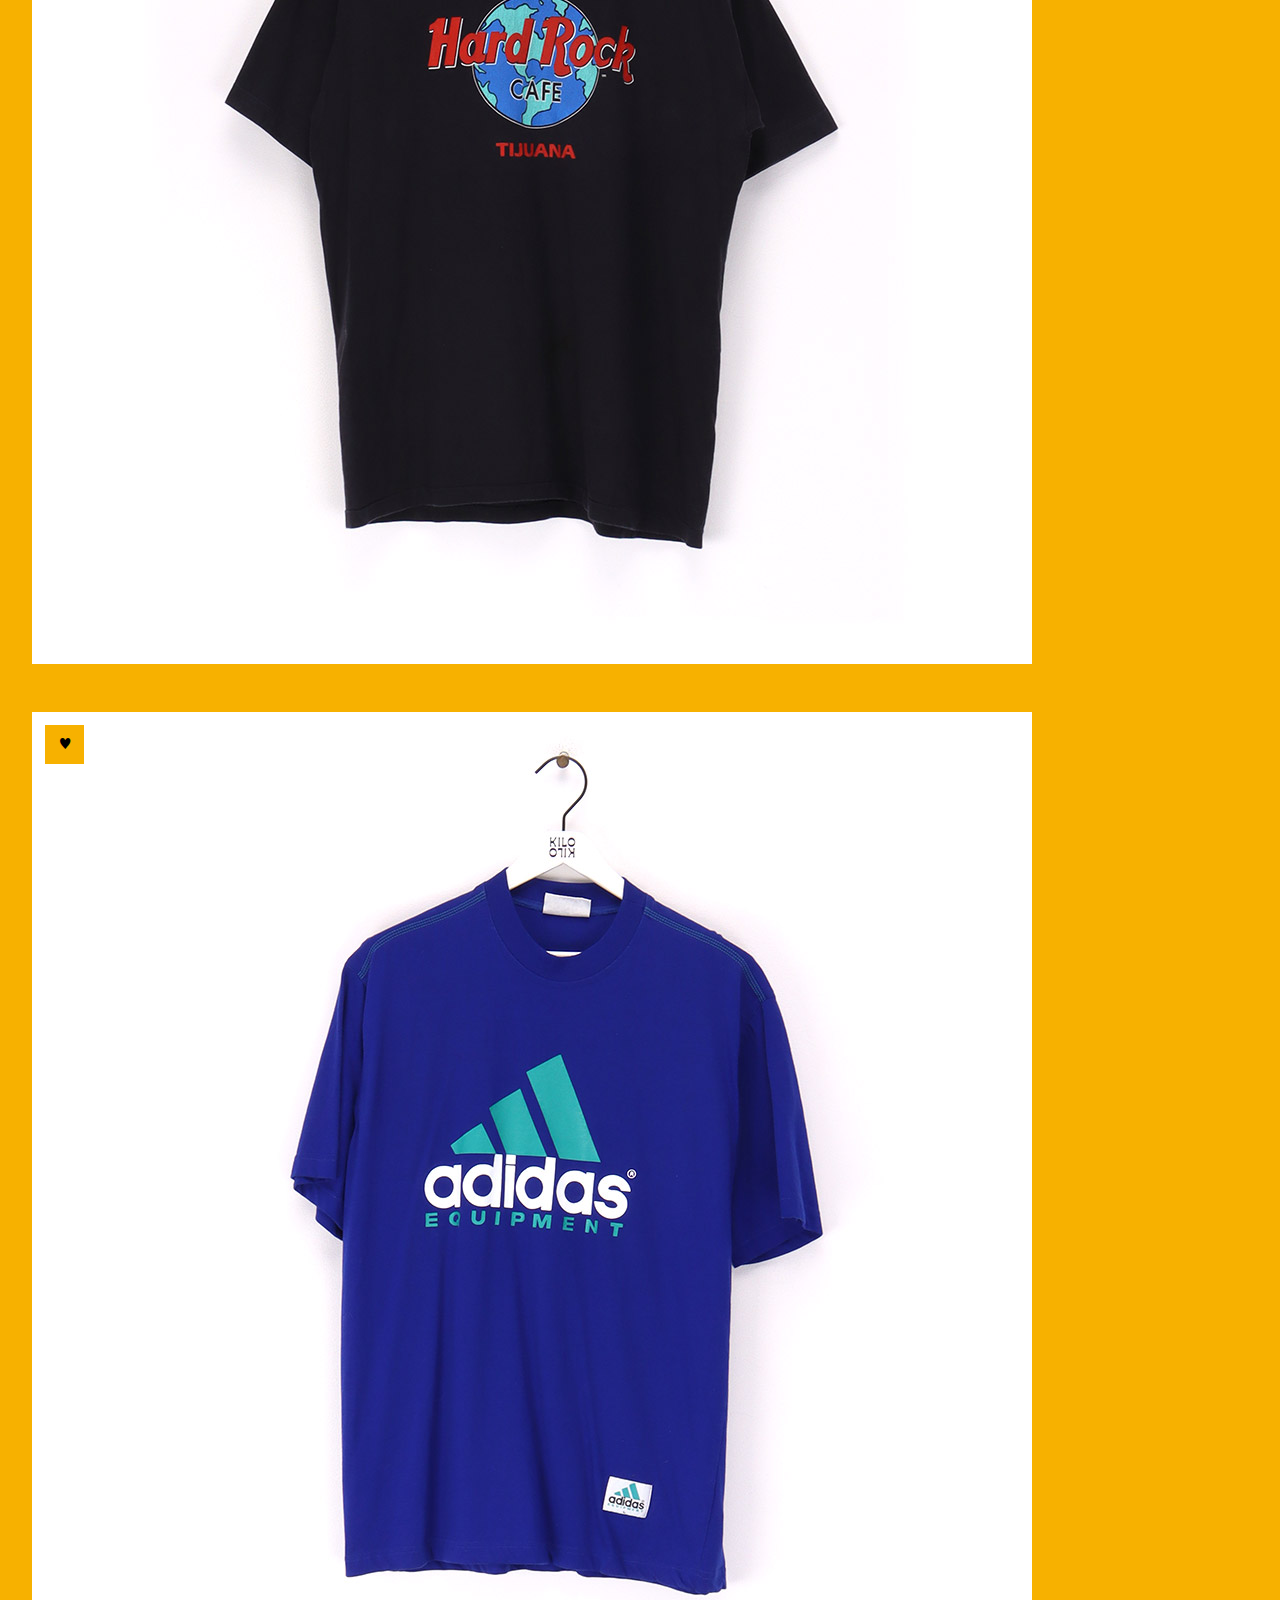
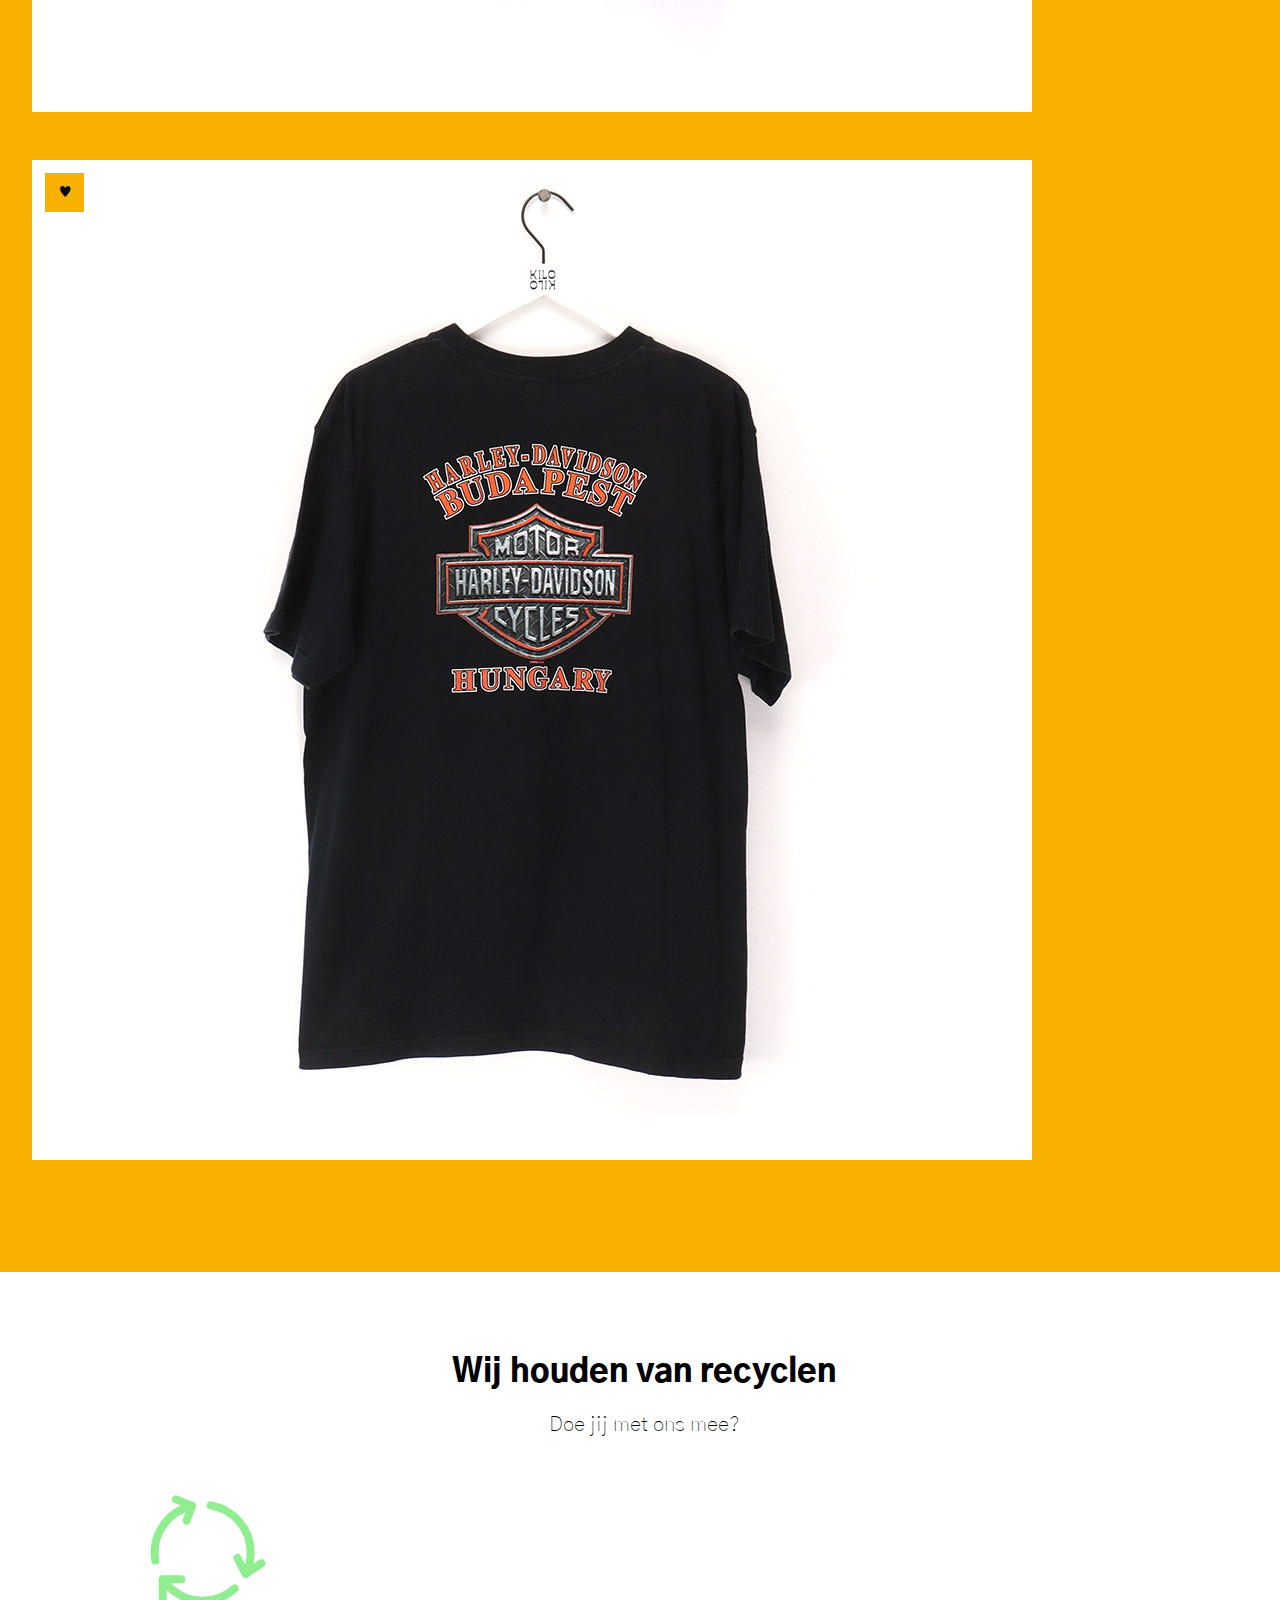
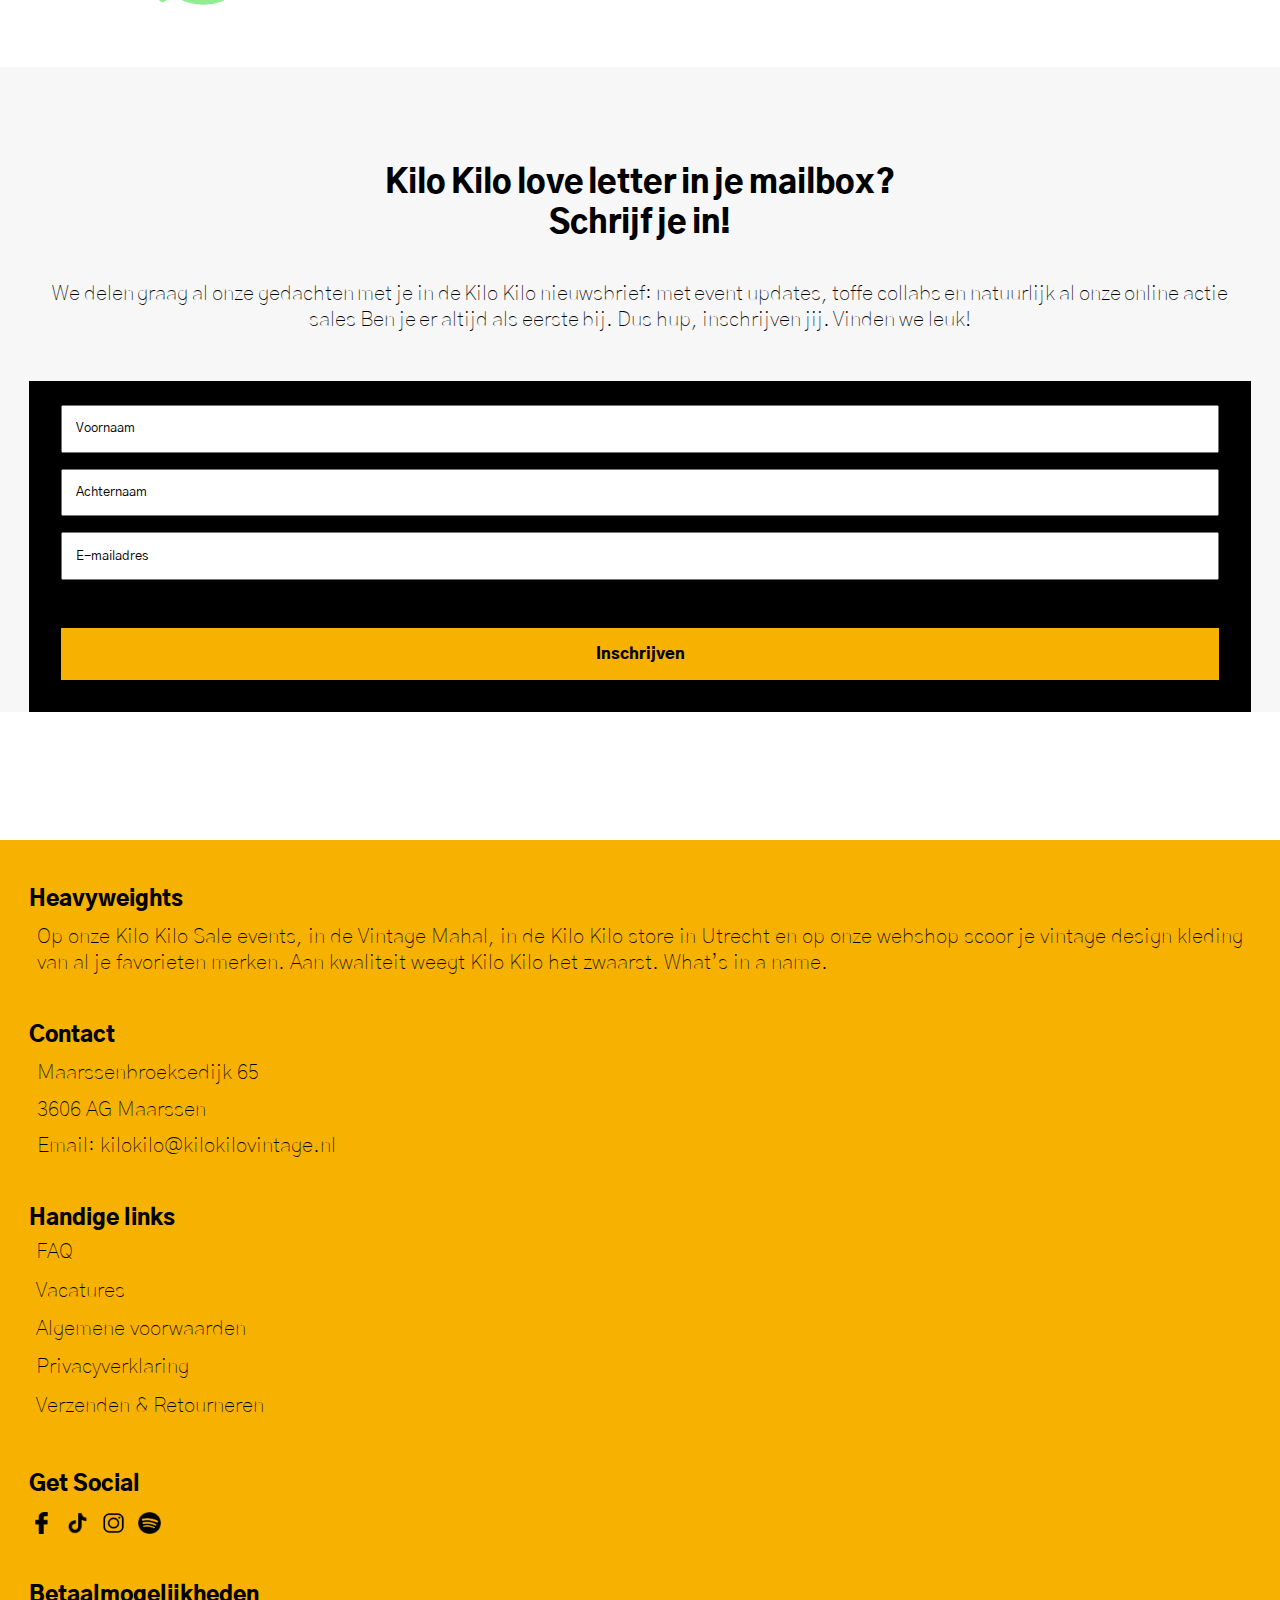
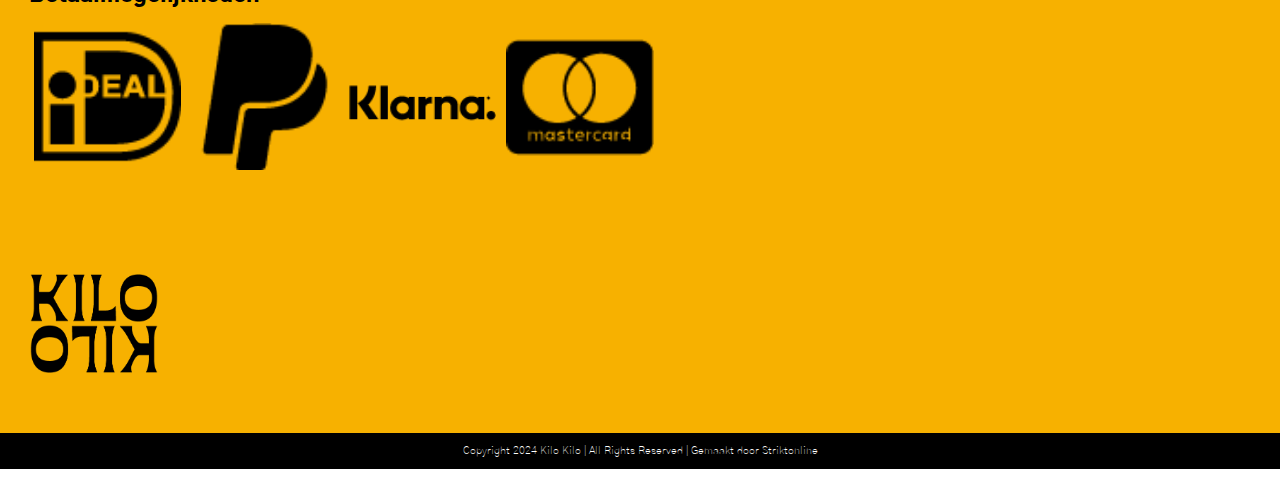
==== commit 397a9e30: "eindversie" ====
--- a/winkels.html
+++ b/winkels.html
@@ -1,5 +1,5 @@
 <!DOCTYPE html>
-<html lang="en">
+<html lang="">
 <head>
     <meta charset="UTF-8">
     <meta name="viewport" content="width=device-width, initial-scale=1.0">
@@ -13,25 +13,24 @@
 </head>
 <body>
     <header>
-        <div class="witteBalk">
+        <!-- note to danny: dit heeft ook ooit gewerkt...
+            <div class="witteBalk">
 			<a href="leeg.html">7.3</a>
 			<a href="leeg.html"><img src="images/sterren.svg" alt="een sterren beoordeling van 3.5 sterren"></a>
 			<a href="leeg.html">289 reviews</a>
 			<svg data-role="feedback-company-trusted-card-opener" class="__fbcw__bar-widget__feedback-company-logo __fbcw__feedback-company-logo" width="25px" height="95px" viewBox="0 0 100 95" version="1.1" xmlns="http://www.w3.org/2000/svg" xmlns:xlink="http://www.w3.org/1999/xlink"> <defs> <linearGradient x1="-12.3982067%" y1="-10.4568059%" x2="85.5188112%" y2="99.2080422%" id="linearGradient-1"> <stop stop-color="#6590FF" offset="0%"></stop> <stop stop-color="#4DC9E2" offset="50.707348%"></stop> <stop stop-color="#35FFC6" offset="100%"></stop> </linearGradient> </defs> <g id="Logo" stroke="none" stroke-width="1" fill="none" fill-rule="evenodd"> <g id="Atom/Logos/Logo/Mark/Colored" fill="url(#linearGradient-1)"> <path class="__fbcw__feedback-company-logo__cloud __fbcw__feedback-company-logo__cloud--fade-in-green" d="M57.9721349,7.98474815 C56.3222419,7.98474815 54.9805261,9.32576257 54.9805261,10.976449 L54.9805261,44.0480731 C54.9805261,45.6987594 56.3222419,47.0411203 57.9721349,47.0411203 L81.9776764,47.0411203 C82.5644246,47.0411203 83.1404068,47.214806 83.6302609,47.5392883 L94.0181281,54.4328565 L94.0181281,10.976449 C94.0181281,9.32576257 92.6777581,7.98474815 91.0278651,7.98474815 L57.9721349,7.98474815 Z M97.0097369,63 C96.432409,63 95.8550808,62.8330462 95.3558064,62.5018318 L81.0760219,53.0258685 L57.9721349,53.0258685 C53.025147,53.0258685 49,48.998786 49,44.0480731 L49,10.976449 C49,6.0270825 53.025147,2 57.9721349,2 L91.0278651,2 C95.9748528,2 100,6.0270825 100,10.976449 L100,60.008299 C100,61.1096544 99.3944111,62.1234935 98.425469,62.6458967 C97.9813705,62.8815168 97.4955536,63 97.0097369,63 L97.0097369,63 Z" id="Fill-32"></path> <path class="__fbcw__feedback-company-logo__cloud __fbcw__feedback-company-logo__cloud--fade-in-blue" d="M26.934151,97 C26.4587709,97 25.9807501,96.8822617 25.5463055,96.6427254 C24.5942251,96.1189932 24,95.1013017 24,93.9915849 L24,51.0225389 C24,46.0491128 27.9496155,42 32.8037736,42 L37.6949058,42 C39.3164798,42 40.6303773,43.3465466 40.6303773,45.0084151 C40.6303773,46.6689303 39.3164798,48.0154769 37.6949058,48.0154769 L32.8037736,48.0154769 C31.1861611,48.0154769 29.8696226,49.3647302 29.8696226,51.0225389 L29.8696226,88.3888685 L38.3789247,82.6048079 C38.8595868,82.2773061 39.4234403,82.1027287 40.0018194,82.1027287 L60.1949057,82.1027287 C61.8138387,82.1027287 63.1303772,80.7548289 63.1303772,79.0970202 L63.1303772,64.5651435 C63.1303772,62.9046284 64.4442748,61.5580818 66.0658488,61.5580818 C67.6861024,61.5580818 69,62.9046284 69,64.5651435 L69,79.0970202 C69,84.0704461 65.0503843,88.1195591 60.1949057,88.1195591 L40.8852339,88.1195591 L28.5570455,96.4992742 C28.0671402,96.8321892 27.501966,97 26.934151,97" id="Fill-34"></path> <path class="__fbcw__feedback-company-logo__cloud __fbcw__feedback-company-logo__cloud--fade-in-lightblue" d="M16.0531941,60.7729141 C16.6763459,62.1208139 16.2274086,63.7271967 14.9998666,64.5500111 L4.62472434,71.4992742 C4.12754302,71.8321892 3.55397536,72 2.97772746,72 C2.49528737,72 2.01016706,71.8822617 1.5679303,71.6427254 C0.603050117,71.1189932 0,70.1013017 0,68.9915849 L0,26.0225389 C0,21.0409931 4.00023245,17 8.93452252,17 L37.8527858,17 C39.4099952,17 40.8291731,18.1313698 40.9846261,19.6971531 C41.1628608,21.4984129 39.7678049,23.0168303 38.0229799,23.0168303 L8.93452252,23.0168303 C7.29020587,23.0168303 5.95679505,24.3620235 5.95679505,26.0225389 L5.95679505,63.3888685 L11.7072129,59.5359859 C13.2255591,58.5196477 15.2839702,59.1056323 16.0531941,60.7729141" id="Fill-36"></path> </g> </g> </svg>
-		    </div>
-		<nav>
-			
-			
-			<p>HEAVYWEIGHTS IN VINTAGE</p>
-			<ul>
-							<li><a href="index.html"><img class="logo" src="images/kilo_logo.png"
-							alt="logo van de Kilo Kilo winkel uitgeschreven onder elkaar"></a></li>
-							<li><a href="leeg.html"><svg xmlns="http://www.w3.org/2000/svg" width="2.25em" height="2em" viewBox="0 0 576 512"><path d="M576 216v16c0 13.255-10.745 24-24 24h-8l-26.113 182.788C514.509 462.435 494.257 480 470.37 480H105.63c-23.887 0-44.139-17.565-47.518-41.212L32 256h-8c-13.255 0-24-10.745-24-24v-16c0-13.255 10.745-24 24-24h67.341l106.78-146.821c10.395-14.292 30.407-17.453 44.701-7.058c14.293 10.395 17.453 30.408 7.058 44.701L170.477 192h235.046L326.12 82.821c-10.395-14.292-7.234-34.306 7.059-44.701c14.291-10.395 34.306-7.235 44.701 7.058L484.659 192H552c13.255 0 24 10.745 24 24M312 392V280c0-13.255-10.745-24-24-24s-24 10.745-24 24v112c0 13.255 10.745 24 24 24s24-10.745 24-24m112 0V280c0-13.255-10.745-24-24-24s-24 10.745-24 24v112c0 13.255 10.745 24 24 24s24-10.745 24-24m-224 0V280c0-13.255-10.745-24-24-24s-24 10.745-24 24v112c0 13.255 10.745 24 24 24s24-10.745 24-24"/></svg></a></li>
-							<li><a href="leeg.html"><svg xmlns="http://www.w3.org/2000/svg" width="1.5em" height="1.5em" viewBox="0 0 24 24"><path  d="M2 12C2 6.477 6.477 2 12 2s10 4.477 10 10s-4.477 10-10 10S2 17.523 2 12m8-1.875C10 8.913 10.934 8 12 8s2 .913 2 2.125v3.75C14 15.088 13.066 16 12 16s-2-.912-2-2.125zM12 6c-2.247 0-4 1.886-4 4.125v3.75C8 16.115 9.753 18 12 18s4-1.886 4-4.125v-3.75C16 7.885 14.247 6 12 6" clip-rule="evenodd"/></svg></a></li>
-							<li><a href="leeg.html"><svg xmlns="http://www.w3.org/2000/svg" width="2em" height="2em" viewBox="0 0 16 16"><path  d="M3 14s-1 0-1-1s1-4 6-4s6 3 6 4s-1 1-1 1zm5-6a3 3 0 1 0 0-6a3 3 0 0 0 0 6"/></svg></a></li>
-							<li><a href="leeg.html"></a><svg xmlns="http://www.w3.org/2000/svg" width="2em" height="2em" viewBox="0 0 20 20"><path  d="M16.4 9H3.6c-.552 0-.6.447-.6 1s.048 1 .6 1h12.8c.552 0 .6-.447.6-1s-.048-1-.6-1m0 4H3.6c-.552 0-.6.447-.6 1s.048 1 .6 1h12.8c.552 0 .6-.447.6-1s-.048-1-.6-1M3.6 7h12.8c.552 0 .6-.447.6-1s-.048-1-.6-1H3.6c-.552 0-.6.447-.6 1s.048 1 .6 1"/></svg></li>
-			</ul>
-		</nav>
+		    </div> -->
+			<nav>
+                <p>HEAVYWEIGHTS IN VINTAGE</p>
+                <ul>
+                                <li><a href="index.html"><img class="logo" src="images/kilo_logo.png"
+                                alt="logo van de Kilo Kilo winkel uitgeschreven onder elkaar"></a></li>
+                                <li><a href="leeg.html"><svg class="icoon" xmlns="http://www.w3.org/2000/svg" width="2.25em" height="2em" viewBox="0 0 576 512"><path d="M576 216v16c0 13.255-10.745 24-24 24h-8l-26.113 182.788C514.509 462.435 494.257 480 470.37 480H105.63c-23.887 0-44.139-17.565-47.518-41.212L32 256h-8c-13.255 0-24-10.745-24-24v-16c0-13.255 10.745-24 24-24h67.341l106.78-146.821c10.395-14.292 30.407-17.453 44.701-7.058c14.293 10.395 17.453 30.408 7.058 44.701L170.477 192h235.046L326.12 82.821c-10.395-14.292-7.234-34.306 7.059-44.701c14.291-10.395 34.306-7.235 44.701 7.058L484.659 192H552c13.255 0 24 10.745 24 24M312 392V280c0-13.255-10.745-24-24-24s-24 10.745-24 24v112c0 13.255 10.745 24 24 24s24-10.745 24-24m112 0V280c0-13.255-10.745-24-24-24s-24 10.745-24 24v112c0 13.255 10.745 24 24 24s24-10.745 24-24m-224 0V280c0-13.255-10.745-24-24-24s-24 10.745-24 24v112c0 13.255 10.745 24 24 24s24-10.745 24-24"/></svg></a></li>
+                                <li><a href="leeg.html"><svg class="icoon" xmlns="http://www.w3.org/2000/svg" width="1.5em" height="1.5em" viewBox="0 0 24 24"><path  d="M2 12C2 6.477 6.477 2 12 2s10 4.477 10 10s-4.477 10-10 10S2 17.523 2 12m8-1.875C10 8.913 10.934 8 12 8s2 .913 2 2.125v3.75C14 15.088 13.066 16 12 16s-2-.912-2-2.125zM12 6c-2.247 0-4 1.886-4 4.125v3.75C8 16.115 9.753 18 12 18s4-1.886 4-4.125v-3.75C16 7.885 14.247 6 12 6" clip-rule="evenodd"/></svg></a></li>
+                                <li><a href="leeg.html"><svg class="icoon" xmlns="http://www.w3.org/2000/svg" width="2em" height="2em" viewBox="0 0 16 16"><path  d="M3 14s-1 0-1-1s1-4 6-4s6 3 6 4s-1 1-1 1zm5-6a3 3 0 1 0 0-6a3 3 0 0 0 0 6"/></svg></a></li>
+                                <li><a href="leeg.html"></a><svg class="icoon" xmlns="http://www.w3.org/2000/svg" width="2em" height="2em" viewBox="0 0 20 20"><path  d="M16.4 9H3.6c-.552 0-.6.447-.6 1s.048 1 .6 1h12.8c.552 0 .6-.447.6-1s-.048-1-.6-1m0 4H3.6c-.552 0-.6.447-.6 1s.048 1 .6 1h12.8c.552 0 .6-.447.6-1s-.048-1-.6-1M3.6 7h12.8c.552 0 .6-.447.6-1s-.048-1-.6-1H3.6c-.552 0-.6.447-.6 1s.048 1 .6 1"/></svg></li>
+                </ul>
+            </nav>
     </header>
 
     <main>
@@ -125,9 +124,9 @@
             </article>
         </section>
 
-        <section>
-            <article class="wishlist">
-                <h2>Uitgelicht</h2>
+        <section class="uitgelichtShirt">
+            <h2>Uitgelicht</h2>
+            <ul class="wishlist">
                 <li>
                 <img src="images/hardrockShirt.jpg" alt="">
                 <button class="like" aria-label="zet shirt in wishlist">♥</button>
@@ -140,77 +139,101 @@
                 <img src="images/harleyShirt.jpg" alt="">
                 <button class="like" aria-label="zet shirt in wishlist">♥</button>
             </li>
+            </ul>
+        </section>
+
+        <section>
+            <article class="hergebruik">
+                <h2>Wij houden van recyclen</h2>
+                <p>Doe jij met ons mee?</p>
+                <svg xmlns="http://www.w3.org/2000/svg" viewBox="0 0 24 24">
+                    <path  stroke-linecap="round" stroke-linejoin="round" stroke-width="1.5" d="M9 3.723A9.003 9.003 0 0 0 2.124 14M9 3.723L6 2.5m3 1.223L8 6.5m11.064 10a8.96 8.96 0 0 0 .936-4c0-4.46-3.243-8.161-7.5-8.876M19.064 16.5l2.936-2m-2.936 2l-1.564-3m-13.984 4a8.99 8.99 0 0 0 7.484 4a8.97 8.97 0 0 0 6-2.292M3.516 17.5H7m-3.484 0V21" color="currentColor" />
+                </svg>
             </article>
         </section>
         
         <section>
 			<article class="formulier">
-				<h2>Kilo Kilo love letter in je mailbox? <br> 
+				<h2>Kilo Kilo love letter in je mailbox? <br>
 					Schrijf je in!</h2>
-					<p>We delen graag al onze gedachten met je 
-						in de Kilo Kilo nieuwsbrief: met event updates, 
-						toffe collabs en natuurlijk al onze online actie sales 
-						Ben je er altijd als eerste bij. Dus hup, inschrijven jij.
-						 Vinden we leuk!</p>
-						 <form>
-							<label for="fname"> Voornaam:</label>
-								<input type="text" placeholder="Voornaam">
-							
-								<label for="lname"> Achternaam</label>
-								<input type="text" placeholder="Achternaam">
-							
-							<label for="email">E-mailadres</label>
-								<input type="email" placeholder="E-mailadres">
-						
-							<button type="submit" class="inschrijven">Inschrijven</button>
-						</form>
+				<p>We delen graag al onze gedachten met je
+					in de Kilo Kilo nieuwsbrief: met event updates,
+					toffe collabs en natuurlijk al onze online actie sales
+					Ben je er altijd als eerste bij. Dus hup, inschrijven jij.
+					Vinden we leuk!</p>
+				
+				<form>
+					<label for="fname">Voornaam:</label>
+					<input type="text" id="fname" name="fname" placeholder="Voornaam">
+			
+					<label for="lname">Achternaam:</label>
+					<input type="text" id="lname" name="lname" placeholder="Achternaam">
+			
+					<label for="email">E-mailadres:</label>
+					<input type="email" id="email" name="email" placeholder="E-mailadres">
+			
+					 <!-- https://chatgpt.com/c/66f59f6f-e034-8012-9cdc-fe5267bc7cd3
+				https://www.w3schools.com/howto/howto_js_popup_form.asp -->
+					<button type="button" class="popup" onclick="openPopup()">Inschrijven</button>
+				</form>
+			
+				
+				<div id="overlay"></div>
+			
+				<div id="popup" >
+					<h3>Jippie!</h3>
+					<p>Wat leuk dat je bent ingeschreven!</p>
+					<button type="button" class="close-btn" onclick="closePopup()">Sluiten</button>
+				</div>
 			</article>
 		</section>
+
+    </main>
+
+    <footer>
+		<h4>Heavyweights</h4>
+		<p>Op onze Kilo Kilo Sale events, in de Vintage Mahal,
+			in de Kilo Kilo store in Utrecht en op onze webshop
+			scoor je vintage design kleding van al je favorieten
+			merken. Aan kwaliteit weegt Kilo Kilo het zwaarst.
+			What’s in a name.</p>
+
+		<h4>Contact</h4>
+		<p>Maarssenbroeksedijk 65</p>
+		<p>3606 AG Maarssen</p>
+		<p>Email: kilokilo@kilokilovintage.nl</p>
+
+		<h4>Handige links</h4>
+		<ul>
+			<li><a href="leeg.html">FAQ</a></li>
+			<li><a href="leeg.html">Vacatures</a></li>
+			<li><a href="leeg.html">Algemene voorwaarden</a></li>
+			<li><a href="leeg.html">Privacyverklaring</a></li>
+			<li><a href="leeg.html">Verzenden & Retourneren</a></li>
+		</ul>
+
+		<article class="socialLogo">
+			<h4>Get Social</h4>
+			<img src="images/facebookLogo.png" alt="facebook logo">
+			<img src="images/tiktokLogo.png" alt="tiktok logo">
+			<img src="images/instagramLogo.png" alt="instagram logo">
+			<img src="images/spotifyLogo.png" alt="spotify logo">
+			</article>
+
+			<article class="betaalLogo">
+				<h4>Betaalmogelijkheden</h4>
+				<img src="images/idealLogo.png" alt="logo van ideal">
+				<img src="images/paypalLogo.png" alt="logo van paypal">
+				<img src="images/klarnaLogo.png" alt="logo van klarna">
+				<img src="images/mastercardLogo.png" alt="logo van mastercard">
+			</article>
+
+			<div class="onderkantFooter">
+			<img src="images/kilo_logo.png" alt="logo van de kilokilo winkel">
+			<p>Copyright 2024 Kilo Kilo | All Rights Reserved | Gemaakt door Striktonline</p>
+		    </div>
+	</footer>
        
-    </main>
-
-    <footer>
-        <h4>Heavyweights</h4>
-		<p>Op onze Kilo Kilo Sale events, in de Vintage Mahal,
-			 in de Kilo Kilo store in Utrecht en op onze webshop
-			  scoor je vintage design kleding van al je favorieten
-			   merken. Aan kwaliteit weegt Kilo Kilo het zwaarst. 
-			   What’s in a name.</p>
-
-			   <h4>Contact</h4>
-			   <p>Maarssenbroeksedijk 65</p>
-			   <p>3606 AG Maarssen</p>
-			   <p>Email: kilokilo@kilokilovintage.nl</p>
-
-			   <h4>Handige links</h4>
-			   <ul>
-			   <a href="leeg.html">FAQ</a>
-			   <a href="leeg.html">Vacatures</a>
-			   <a href="leeg.html">Algemene voorwaarden</a>
-			   <a href="leeg.html">Privacyverklaring</a>
-			   <a href="leeg.html">Verzenden & Retourneren</a>
-			</ul>
-
-				<div class="socialLogo">
-			   <h4>Get Social</h4>
-			   <img src="images/facebookLogo.png" alt="facebook logo">
-			   <img src="images/tiktokLogo.png" alt="tiktok logo">
-			   <img src="images/instagramLogo.png" alt="instagram logo">
-			   <img src="images/spotifyLogo.png" alt="spotify logo">
-			   </div>	
-
-			   <div class="betaalLogo">
-			   <h4>Betaalmogelijkheden</h4>
-			   <img src="images/idealLogo.png" alt="logo van ideal">
-			   <img src="images/paypalLogo.png" alt="logo van paypal">
-			   <img src="images/klarnaLogo.png" alt="logo van klarna">
-			   <img src="images/mastercardLogo.png" alt="logo van mastercard">
-			   </div>
-
-			   <img src="images/kilo_logo.png" alt="logo van de kilokilo winkel">
-
-			   <p>Copyright 2024 Kilo Kilo | All Rights Reserved | Gemaakt door Striktonline</p>
-    </footer>
-    <script defer src="scripts/script.js"></script>
+    <script src="script2.js"></script>
 </body>
 </html>--- a/style.css
+++ b/style.css
@@ -3,8 +3,7 @@
     font-family: "Gothic A1", sans-serif;
 }
 
-
-
+/* bron dlo opdracht: codepen states-kleurtjes met has en lightdark uitwerking*/
 :root {
 
     color-scheme: light dark;
@@ -13,39 +12,45 @@
     --achtergrondKleur2:#F7F7F7;
     --tekstKleur:black;
     --achtergrondKnop:#F7B100;
-
-    --achtergrondKleur:light-dark(white,#F7B100 );
-    --achtergrondKleur2:light-dark(#F7F7F7,black);
-    --tekstKleur:light-dark(black,white);
-    --achtergrondKnop:light-dark(#F7B100,white);
+    --input:white;
+
 }
 
 html:has([value="light"]:checked){
     color-scheme: light;
+    --achtergrondKleur2:white;
+    --achtergrondKnop:#F7B100;
+    --tekstKleur: black;
 }
 
 html:has([value="dark"]:checked){
     color-scheme: dark;
+    --achtergrondKleur2:#F7B100;
+    --achtergrondKnop: white;
+    --tekstKleur: white;
+    --input:white
 }
 
 *, *::before, *::after {
     box-sizing: border-box;
 }
 
+ input {
+    padding: 3em;
+
+}
 
 .checkBox form {
-    max-width: 20em;
-    display: grid;
-    background-color: var(--achtergrondKleur2)
+    display: flex;
+    justify-content: center;
+    background-color: var(--achtergrondKnop);
+    margin-top: -2em;
+    margin-bottom: 4em;
+    margin-left: 4em;
+    margin-right:4em ;
+    padding: 1em 1em;
     
 }
-
-.checkBox label {
-    display: flex;
-    align-items: center;
-    padding: 10em;
-}
-
 
 p {
     font-weight: 100;
@@ -70,7 +75,6 @@
     color: var(--tekstKleur);
 }
 
-
 a {
     color: black;
     background-color: var(--achtergrondKnop);
@@ -92,14 +96,18 @@
 
 }
 
-
-
 section a img {
     width: 10%;
 }
 
-svg:hover {
-    fill: red;
+.icoon {
+    fill: black;
+    transition: transform 00ms, fill 00ms;
+}
+
+.icoon.geklikt {
+    fill: white;
+    transform: scale(1.2);
 }
 
 section a {
@@ -108,8 +116,8 @@
     margin: 1rem 0;
 }
 
-/* Bron: Danny */
-
+/* Bron: Danny, wertke ooit staat nu uit */
+/* 
 .witteBalk {
     display: flex;
     align-items: center;
@@ -128,7 +136,7 @@
 
 .witteBalk img {
     width: 4em;
-}
+} */
 
 header p {
     display: grid;
@@ -139,7 +147,7 @@
     font-weight: 300;
     letter-spacing: -0.03em;
     margin-left: 0;
-    margin-right: 0;
+    margin-right: 5em;
 
     font-size: 1em;
     background-color: black;
@@ -167,8 +175,6 @@
 header li img:nth-child(1) {
     max-width: 6.5em;
     margin-left: -2.5em;
-  
-   
 }
 
 header li:nth-of-type(2){
@@ -187,9 +193,7 @@
     padding-top: 1em;
 }
 
-
-
-
+/* hulp gehad van Danny en ali (studentassistent) */
 .headerBanner {
     background-image: url(https://www.kilokilovintage.nl/wp-content/uploads/2020/11/Header-team-tiny-scaled.jpg);
     background-size: cover;
@@ -199,7 +203,7 @@
     justify-content: center;
     align-items: center;
 
-    margin-top: 2em;
+    margin-top: 8em;
 
 }
 
@@ -214,9 +218,12 @@
     animation-name: carouselLogo;
     animation-duration:18s; 
     
+    background-color: white;
     animation-iteration-count: infinite;
     
 }
+
+/* bron danny voorbeeld in de les*/
 
 .carousel {
     display: flex;
@@ -248,8 +255,6 @@
     100% {
         transform: translateX(-60em);
     }
-
-   
 }
 
 .carousel img {
@@ -303,6 +308,33 @@
     text-align: left;
 
 }
+ 
+/* bron ali studentasistent*/ 
+
+.kop2Home div {
+    display: grid;
+    grid-template-columns: 1fr 1fr 1fr 1fr;
+    grid-row-gap: 1em;
+    margin-left: 2.8em;
+    margin-top: 3em;
+}
+
+div img:nth-of-type(1)
+{
+    grid-column: 1 / 3 ;
+    grid-row: 1;
+}
+div img:nth-of-type(2)
+{
+    grid-column: 1 / 4;
+    grid-row: 2;
+}
+
+div img:nth-of-type(3)
+{
+    grid-column: 1 / 3;
+    grid-row: 3;
+}
 
 .kop3Home h2 {
     margin-top: 3em;
@@ -314,16 +346,27 @@
 
 .kop3Home {
     margin-bottom: 2em;
-}
-
-.kop3Home a {
-    margin-left: 8em;
-    margin-right: 8em;
+    margin-left: 0.7em;
+}
+
+.kop3Home p:nth-of-type(1) {
+    font-weight: 900;
+    font-size: 1em;
+    text-align: left;
+}
+
+.kop3Home p:nth-of-type(2){
+    color: #F7B100;
+    font-size: 1em;
+    font-weight: 700;
+    text-align: left;
+    margin-top: 0.5em;
 }
 
 .kop3Home img:nth-of-type(1) {
     max-width: 23em;
     display: flex;
+
 }
 
 .kop3Home img:nth-of-type(2) {
@@ -361,7 +404,6 @@
 
 .kopWinkels h2 {
     padding-top: 1.5em;
-
     display: flex;
     justify-content: center;
 }
@@ -401,18 +443,16 @@
     padding-top: 0.8em;
     padding-bottom: 0.8em;
 
-    background-color: var(--tekstKleur);
     text-decoration: none;
     font-size: 0.8em;
     color: var(--achtergrondKleur);
-}
-
-
+    background-color: black;
+    
+}
 
 .winkels img {
     max-width: 100%;
 }
-
 
 .winkels a img {
     max-width: 1em;
@@ -441,7 +481,6 @@
     gap: 2em;
 }
 
-
 .tilburgWinkel {
     background-color: #F9E7F0;
     margin: 1.2em;
@@ -460,8 +499,6 @@
     margin-left: 8em;
     margin-right: 8em;
     margin-bottom: 8em;
-
-
 }
 
 .formulier {
@@ -474,12 +511,15 @@
     margin-right: 1.3em;
     padding-top: 3em;
     text-align: center;
+    color: black;
 
 }
 
 .formulier p {
     margin: 1.8em;
     word-spacing: -0.06em;
+    color: black;
+    
 }
 
 form {
@@ -494,6 +534,8 @@
     margin-bottom: 8em;
     margin-top: 3em;
     gap: 1em;
+    background-color: black;
+    
 }
 
 input {
@@ -506,8 +548,6 @@
 input::placeholder {
     color: black;
 }
-
-
 
 form button {
     color: black;
@@ -561,12 +601,8 @@
     margin-left: 4.8em;
 }
 
-
-
-
-
 /* https://www.a11yproject.com/posts/how-to-hide-content/ */
-label {
+.formulier label {
     clip: rect(0 0 0 0);
     clip-path: inset(50%);
     height: 1px;
@@ -585,6 +621,8 @@
     font-size: 1.4em;
     margin-left: 1.3em;
     padding-top: 2em;
+    color: var(--tekstKleur);
+    color: black;
 }
 
 footer p {
@@ -593,19 +631,40 @@
     margin-top: 0.5em;
     margin-right: 1.3em;
     text-align: left;
+    color: black;
+}
+
+footer li {
+    list-style-type: none;
 }
 
 .socialLogo img {
-    max-width: 6%;
+    max-width: 2em;
     padding: 0.3em;
     margin-top: 0;
     margin-left: 0;
-    margin-bottom: 1.5em;
+    margin-bottom: -0.5em;
 }
 
 .socialLogo img:nth-of-type(1) {
     margin-left: 1.6em;
     margin-top: 0.5em;
+}
+
+.onderkantFooter img {
+    padding-top: 2em;
+    max-width: 8em;
+}
+
+.onderkantFooter p {
+    background-color: black;
+    color: white;
+    font-size: 0.7em;
+    display: flex;
+    justify-content: center;
+    margin: 2em 0em;
+    padding-top: 1em;
+    padding-bottom: 1em;
 }
 
 footer a {
@@ -658,7 +717,7 @@
 }
 
 .introWinkels h1 {
-    margin-top: 4em;
+    margin-top: 6em;
     display: flex;
     justify-content: center;
 }
@@ -723,33 +782,6 @@
     margin: 0 12em 12em 12em;
 }
 
-.kop2Home div {
-    display: grid;
-    grid-template-columns: 1fr 1fr 1fr 1fr;
-    grid-row-gap: 1em;
-    margin-left: 2.8em;
-    margin-top: 3em;
-}
-
-div img:nth-of-type(1)
-{
-    grid-column: 1 / 3 ;
-    grid-row: 1;
-}
-div img:nth-of-type(2)
-{
-    grid-column: 1 / 4;
-    grid-row: 2;
-}
-
-div img:nth-of-type(3)
-{
-    grid-column: 1 / 3;
-    grid-row: 3;
-}
-
-
-
 /* Bron: Danny */
 .visible {
     animation-name: fadeIn;
@@ -768,9 +800,11 @@
     }
 }
 
+/* bron dlo opdracht pen code js-3-stap- oefening 3-uitwerking wishlist*/
 .wishlist {
-    padding-top: 3em;
     background-color: var(--achtergrondKnop);
+    list-style-type: none;
+    margin-left: -2.5em;
 }
 
 .wishlist li{
@@ -781,21 +815,8 @@
 }
 
 li.liked button.like {  
-  background-color:white;
-  color:crimson;
-  font-size:1.5em;
-}
-
-.like {
-   color: black;
-}
-
-.wishlist li:nth-of-type(3){
-    padding-bottom: 7em;
-}
-
-.wishlist li button {
-    grid-column-start:2;
+  color:red;
+  grid-column-start:2;
   grid-row:1/3;
   justify-self:end;
   align-self:start;
@@ -809,3 +830,68 @@
   background-color: var(--achtergrondKnop);
   border-width: 0;
 }
+
+.like {
+   color: black;
+}
+
+.wishlist li:nth-of-type(3){
+    padding-bottom: 7em;
+}
+
+.wishlist li button {
+grid-column-start:2;
+  grid-row:1/3;
+  justify-self:end;
+  align-self:start;
+  aspect-ratio:1/1;  
+  
+  padding: 0.5em 1em;
+  position: absolute;
+  margin-left: 1em;
+  margin-top: 1em;
+  
+  background-color: var(--achtergrondKnop);
+  border-width: 0;
+}
+
+.uitgelichtShirt {
+    background-color: var(--achtergrondKnop);
+    padding-top: 3em;
+}
+
+/* danny voorbeeld in de les*/
+
+.hergebruik  {
+    justify-content: center;
+    margin-left: 0.5em;
+    margin-top: 5em;
+}
+
+.hergebruik p {
+    margin-top: 1em;
+}
+
+.hergebruik svg {
+    margin-left: 8.5em;
+    margin-top: 3em;
+    margin-bottom: 3em;
+    stroke: lightgreen;
+    fill: none;
+    max-width: 8em;
+
+    animation-name: rondje;
+    animation-duration: 2s;
+    animation-timing-function: linear;
+    animation-iteration-count: infinite;
+}
+
+@keyframes rondje {
+    0% {
+        transform: rotate(0deg);
+    }
+
+    100% {
+        transform: rotate(360deg);
+    }
+}
